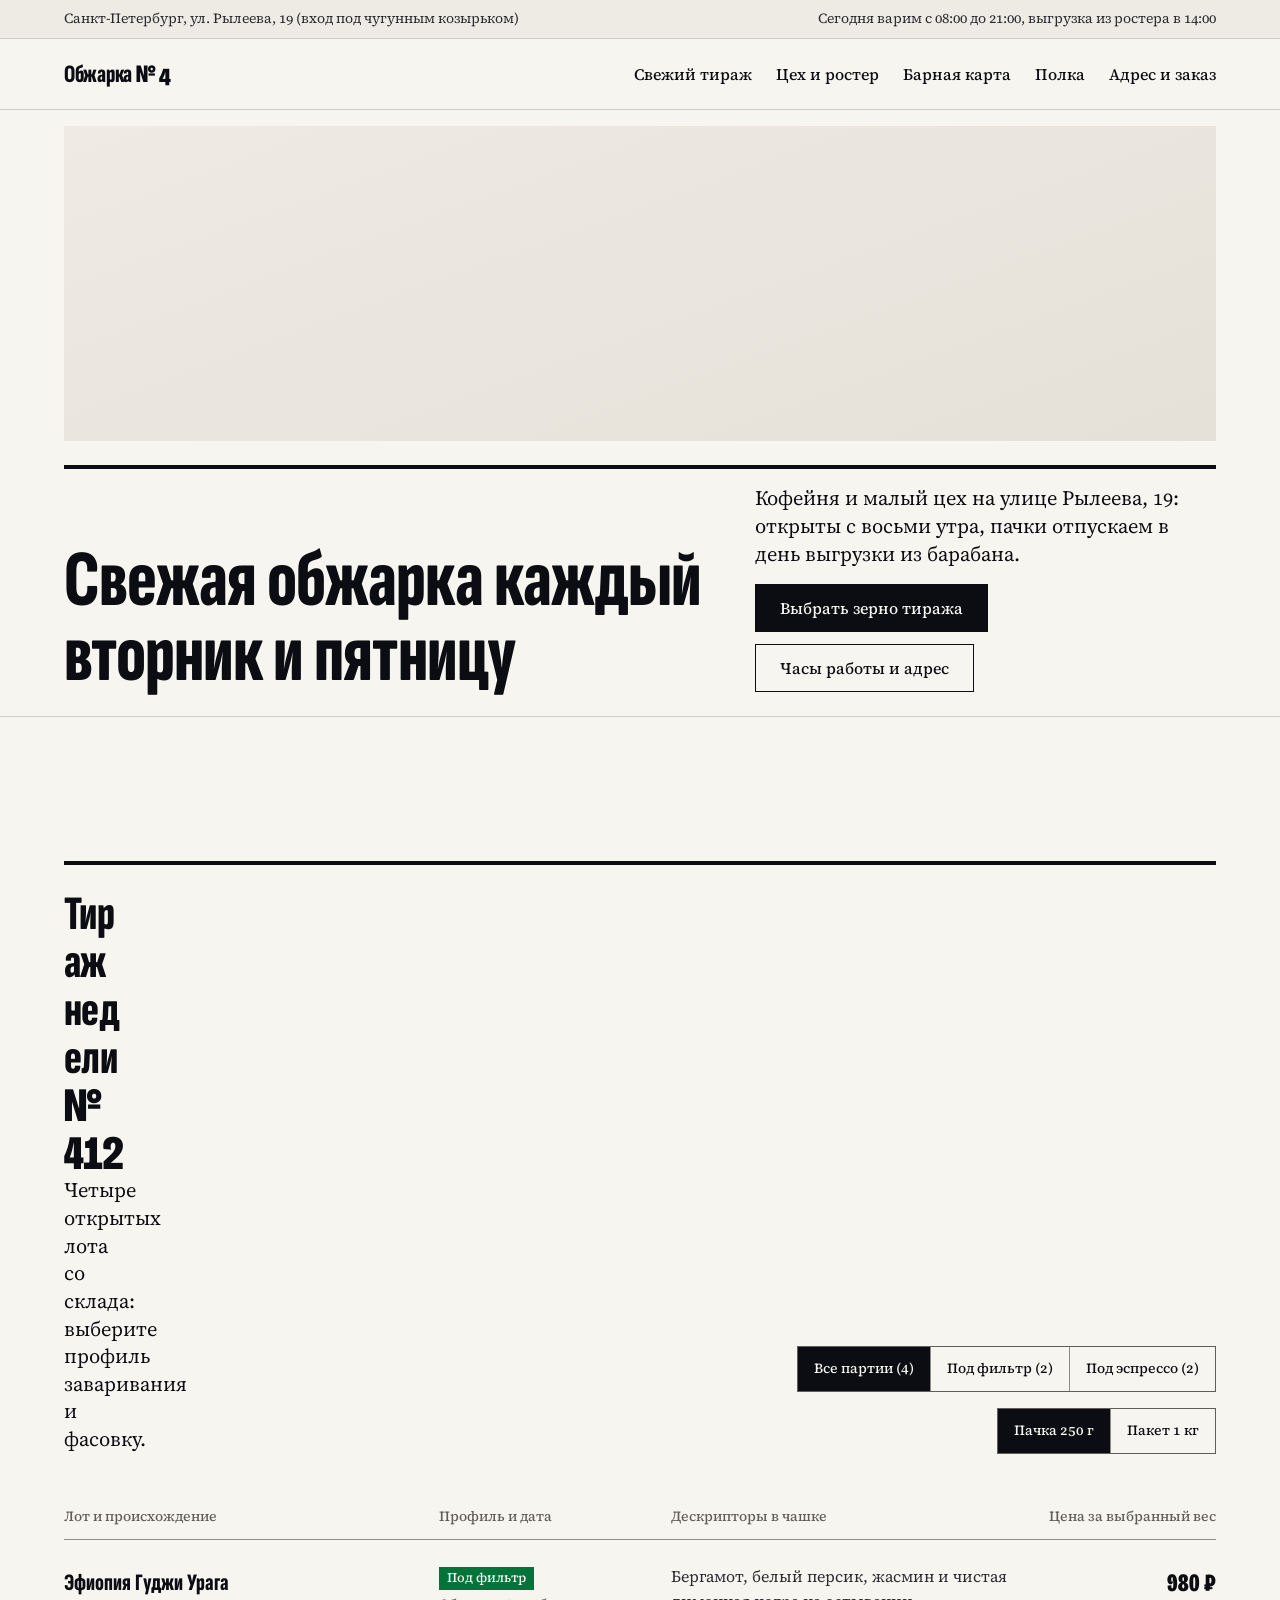
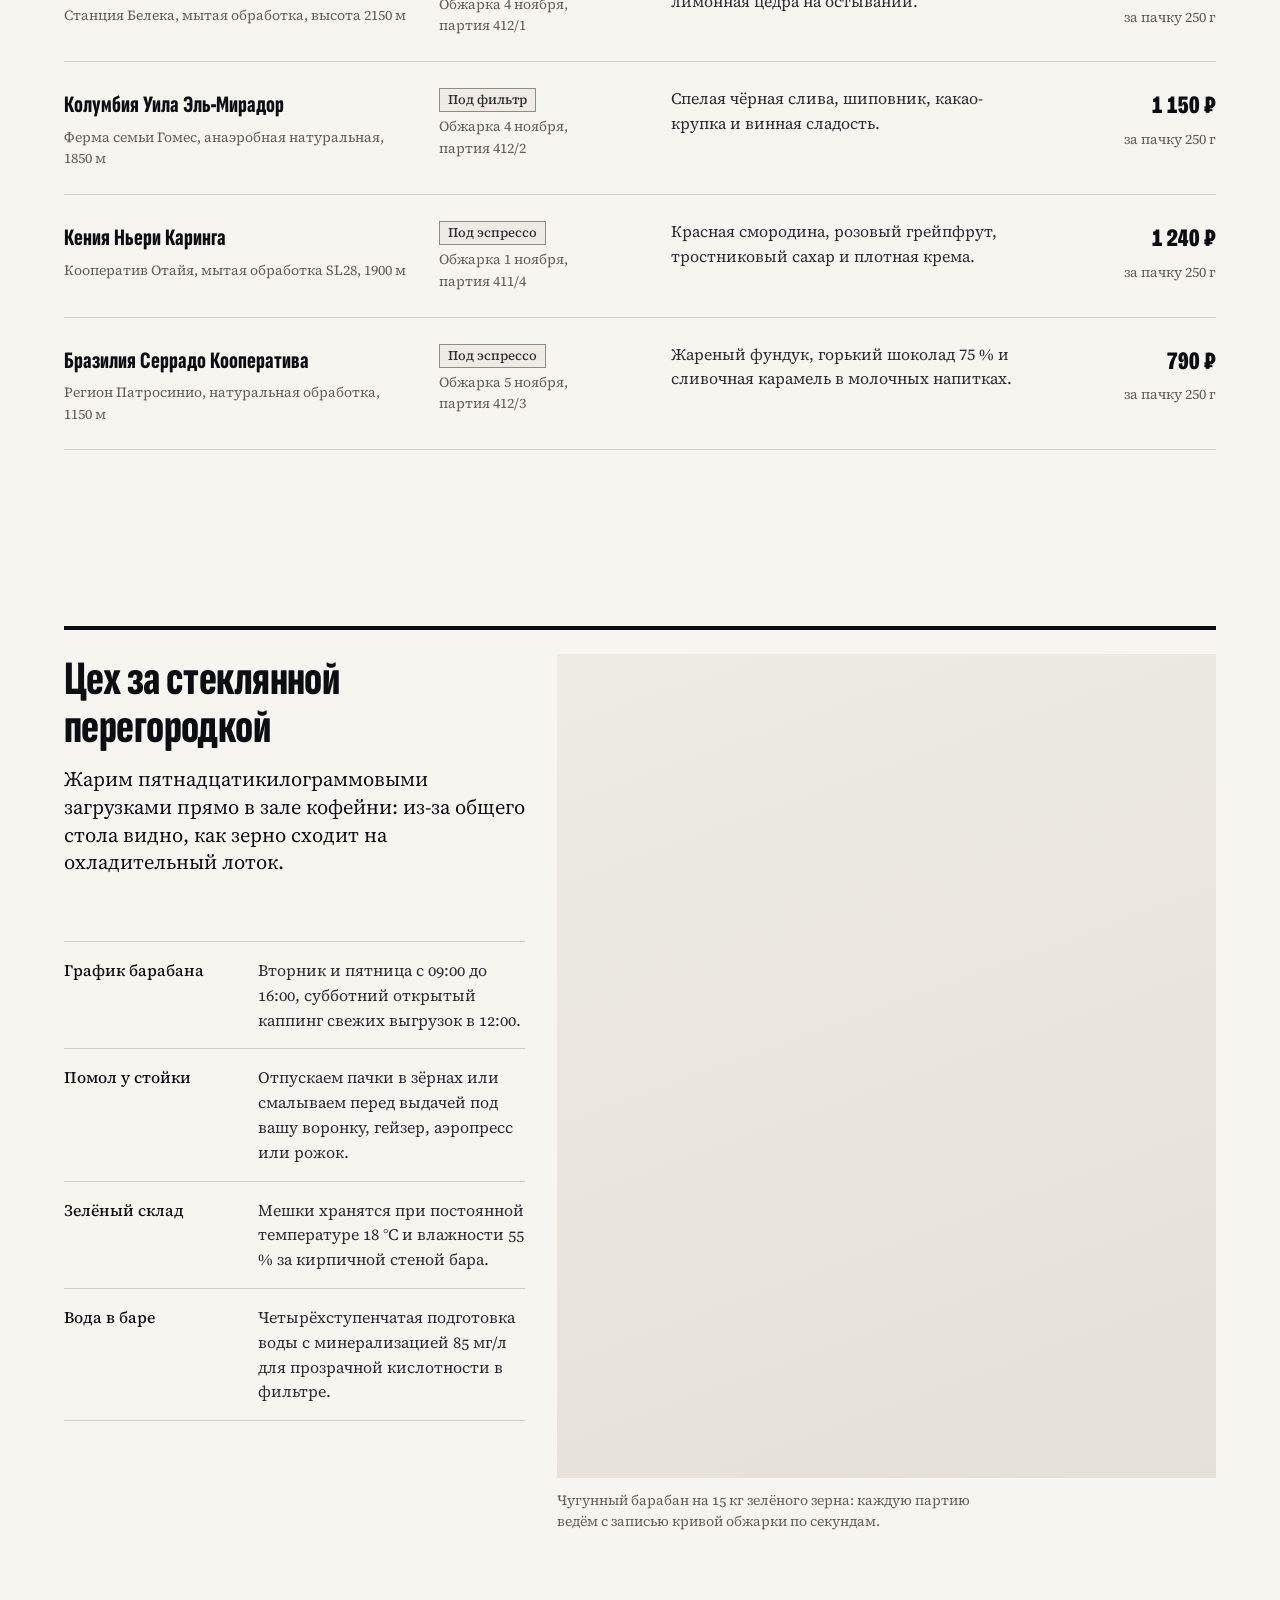
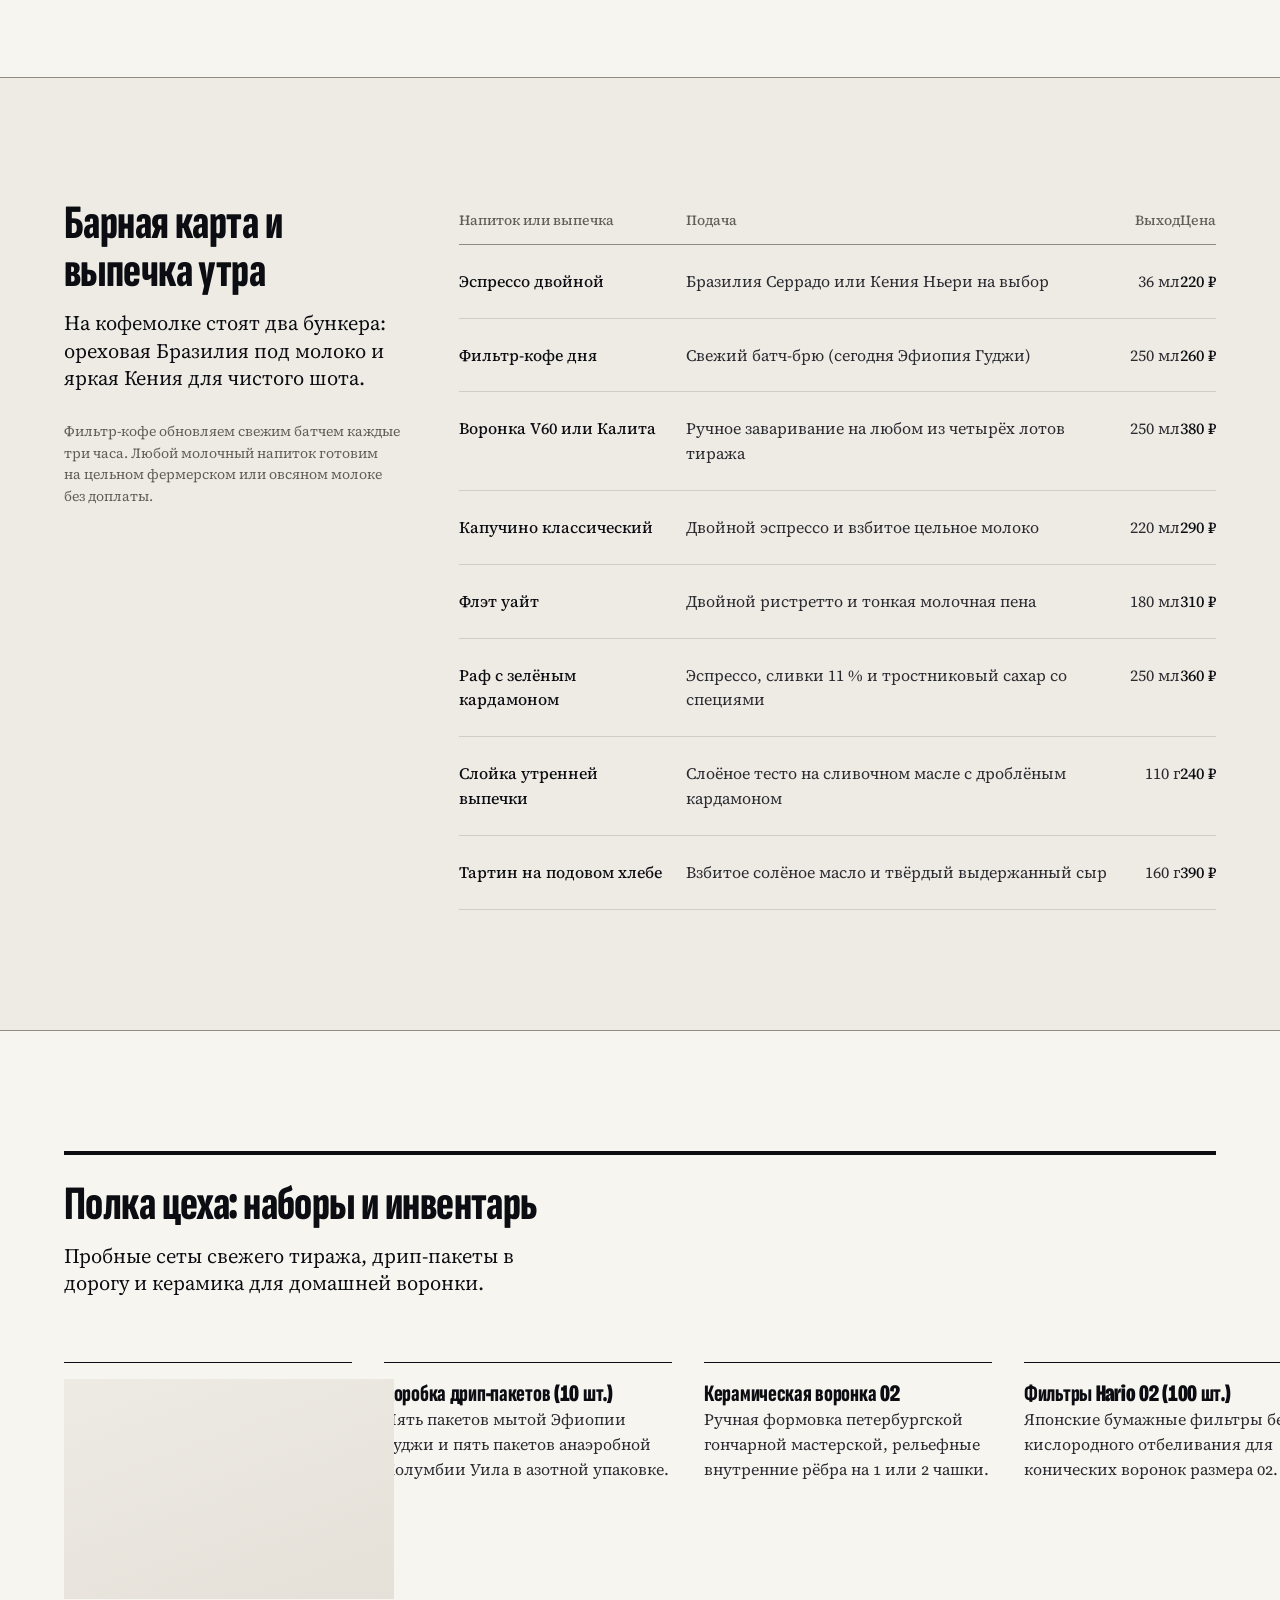
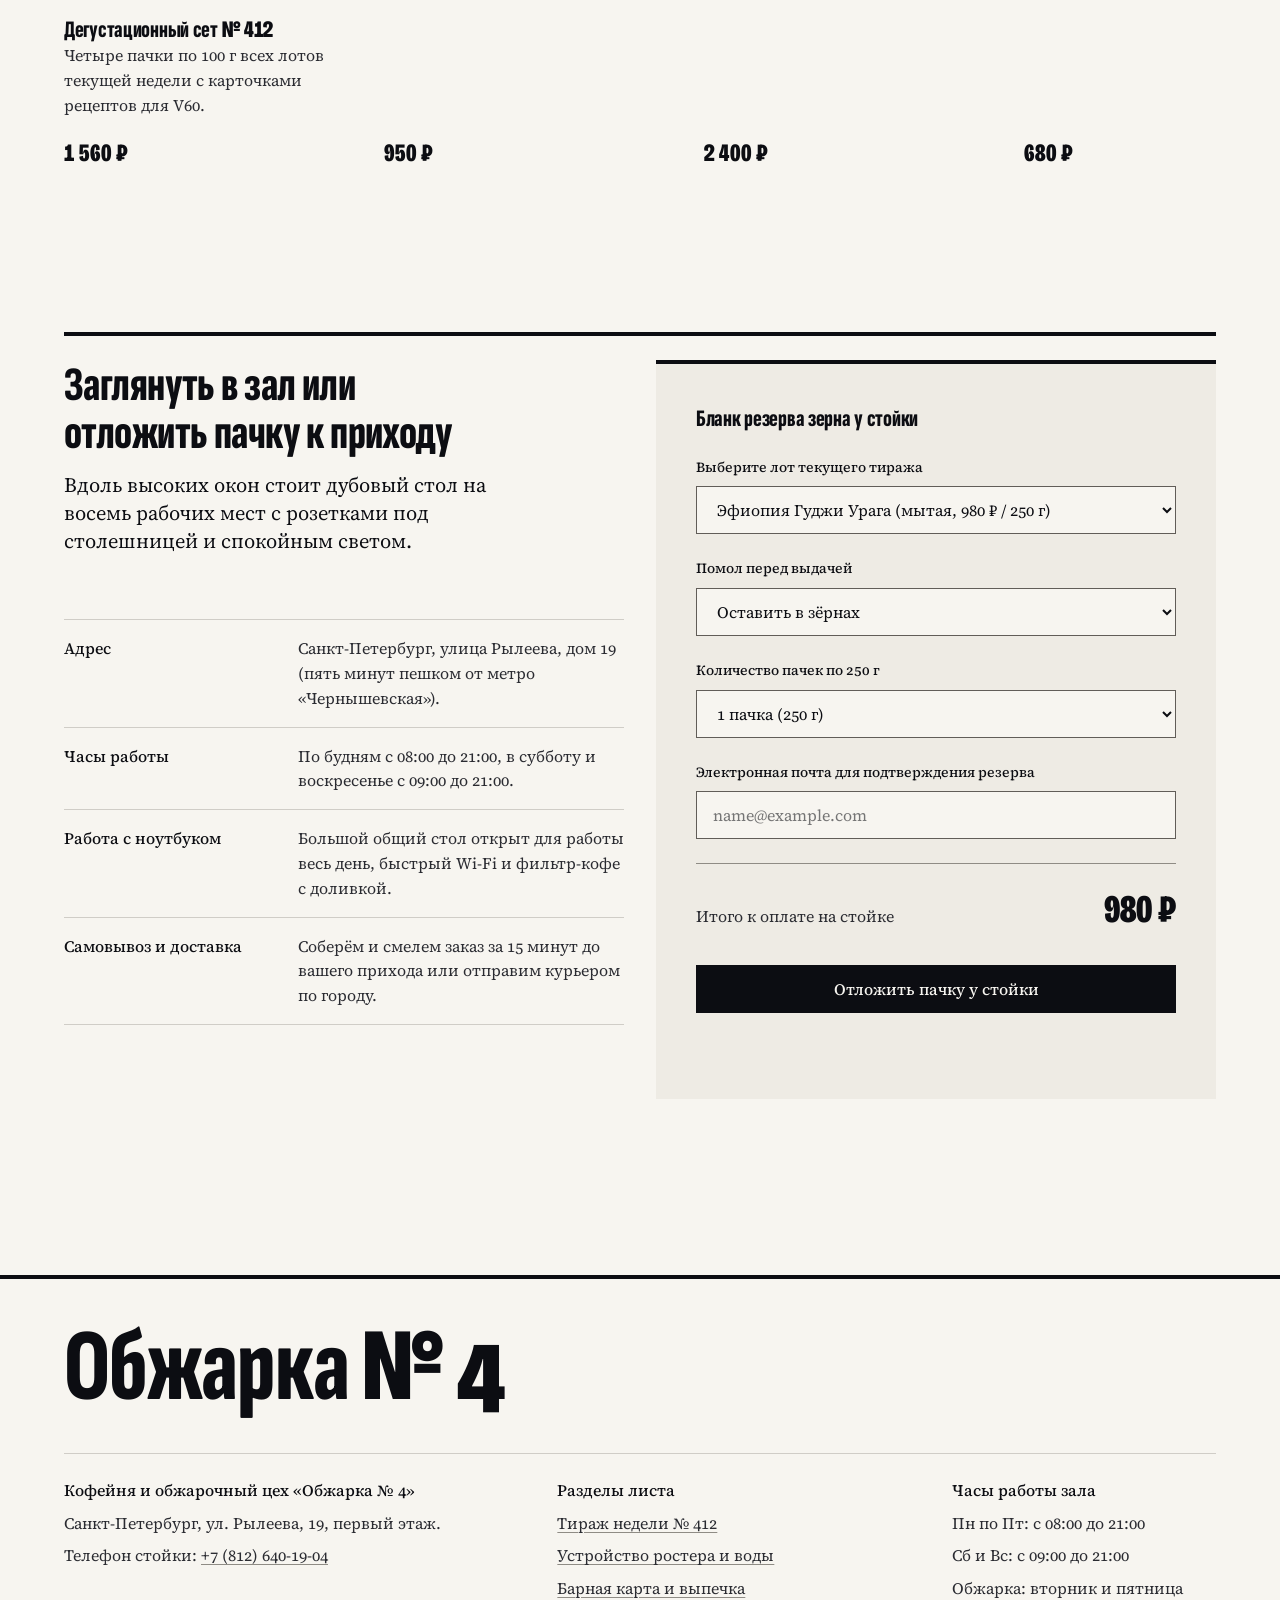
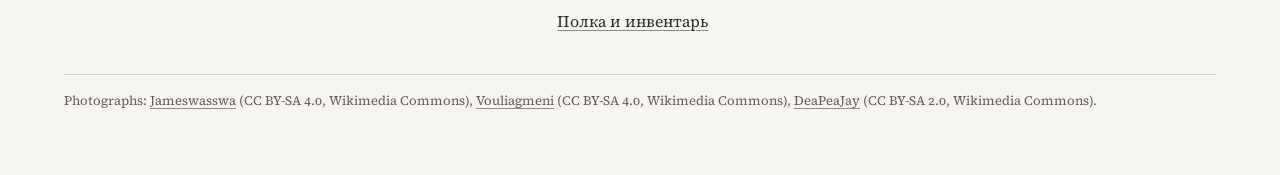
==== coffee/index.html @ 0b2387bd "Deploy portfolio" ====
<!doctype html><html lang="ru"><head><meta charset="utf-8"><meta name="viewport" content="width=device-width,initial-scale=1"><title>Обжарка № 4: кофейный цех и бар на улице Рылеева</title><meta name="description" content="Малый обжарочный цех и кофейня в Санкт-Петербурге на улице Рылеева, 19. Жарим зерно каждый вторник и пятницу, варим эспрессо и воронку с восьми утра."><link rel="preconnect" href="https://fonts.googleapis.com"><link rel="preconnect" href="https://fonts.gstatic.com" crossorigin><link href="https://fonts.googleapis.com/css2?family=Bricolage+Grotesque:opsz,wdth,wght@12..96,75..100,500..800&family=Sofia+Sans+Extra+Condensed:wght@500;800&family=Source+Serif+4:ital,opsz,wght@0,8..60,400;0,8..60,500;1,8..60,400&display=swap" rel="stylesheet"><link rel="stylesheet" href="./style.css"></head><body><a class="skip" href="#main">Перейти к содержанию</a><header class="site-header"><div class="banner-strip"><div class="container banner-strip__inner"><span>Санкт-Петербург, ул. Рылеева, 19 (вход под чугунным козырьком)</span> <span>Сегодня варим с 08:00 до 21:00, выгрузка из ростера в 14:00</span></div></div><nav class="container nav-bar" aria-label="Основная навигация"><a class="wordmark" href="#main" aria-label="Обжарка № 4, на главную">Обжарка № 4</a><ul class="nav-links"><li><a href="#batches">Свежий тираж</a></li><li><a href="#roastery">Цех и ростер</a></li><li><a href="#menu">Барная карта</a></li><li><a href="#shelves">Полка</a></li><li><a href="#visit">Адрес и заказ</a></li></ul></nav></header><main id="main"><section class="hero" aria-labelledby="hero-title"><div class="container"><figure class="hero__visual" data-slot="hero" data-alt="Свежеобжаренное зерно на стальном охладительном столе ростера"><img src="https://upload.wikimedia.org/wikipedia/commons/thumb/3/3b/Cooling_time_for_coffee.jpg/1280px-Cooling_time_for_coffee.jpg" srcset="https://upload.wikimedia.org/wikipedia/commons/thumb/3/3b/Cooling_time_for_coffee.jpg/960px-Cooling_time_for_coffee.jpg 960w, https://upload.wikimedia.org/wikipedia/commons/thumb/3/3b/Cooling_time_for_coffee.jpg/1280px-Cooling_time_for_coffee.jpg 1280w, https://upload.wikimedia.org/wikipedia/commons/thumb/3/3b/Cooling_time_for_coffee.jpg/1920px-Cooling_time_for_coffee.jpg 1920w" sizes="100vw" width="5699" height="4000" alt="Обжаренные кофейные зёрна в стальном охладителе под лопастями" style="object-position:50% 45%" fetchpriority="high"></figure><div class="hero__ledge"><div class="hero__title-col"><h1 id="hero-title">Свежая обжарка каждый вторник и пятницу</h1></div><div class="hero__meta-col"><p class="standfirst">Кофейня и малый цех на улице Рылеева, 19: открыты с восьми утра, пачки отпускаем в день выгрузки из барабана.</p><div class="hero__actions"><a class="btn" href="#batches">Выбрать зерно тиража</a> <a class="btn btn--secondary" href="#visit">Часы работы и адрес</a></div></div></div></div></section><section class="sec-gap-m" id="batches" aria-labelledby="batches-title"><div class="container"><div class="sec-head--split rule-heavy-top"><div><h2 id="batches-title">Тираж недели № 412</h2><p class="standfirst">Четыре открытых лота со склада: выберите профиль заваривания и фасовку.</p></div><div class="sec-head__controls"><div class="seg" role="tablist" aria-label="Профиль обжарки"><button type="button" role="tab" aria-selected="true" data-filter="all" id="tab-all">Все партии (4)</button> <button type="button" role="tab" aria-selected="false" data-filter="filter" id="tab-filter" tabindex="-1">Под фильтр (2)</button> <button type="button" role="tab" aria-selected="false" data-filter="espresso" id="tab-espresso" tabindex="-1">Под эспрессо (2)</button></div><fieldset class="seg"><legend>Вес пачки</legend><input type="radio" name="pack-weight" id="w-250" value="250" checked="checked"> <label for="w-250">Пачка 250 г</label> <input type="radio" name="pack-weight" id="w-1000" value="1000"> <label for="w-1000">Пакет 1 кг</label></fieldset></div></div><table class="ledger-table" aria-label="Свежие партии обжарки"><thead><tr><th scope="col">Лот и происхождение</th><th scope="col">Профиль и дата</th><th scope="col">Дескрипторы в чашке</th><th scope="col" class="num">Цена за выбранный вес</th></tr></thead><tbody id="batch-rows"><tr data-profile="filter" data-p250="980" data-p1000="3 500"><td><span class="batch-title">Эфиопия Гуджи Урага</span><p class="batch-sub">Станция Белека, мытая обработка, высота 2150 м</p></td><td><span class="tag">Под фильтр</span><p class="batch-sub">Обжарка 4 ноября, партия 412/1</p></td><td><p class="batch-notes">Бергамот, белый персик, жасмин и чистая лимонная цедра на остывании.</p></td><td class="num"><span class="batch-price" data-price>980&nbsp;₽</span><p class="batch-sub" data-unit>за пачку 250 г</p></td></tr><tr data-profile="filter" data-p250="1 150" data-p1000="4 100"><td><span class="batch-title">Колумбия Уила Эль-Мирадор</span><p class="batch-sub">Ферма семьи Гомес, анаэробная натуральная, 1850 м</p></td><td><span class="tag tag--quiet">Под фильтр</span><p class="batch-sub">Обжарка 4 ноября, партия 412/2</p></td><td><p class="batch-notes">Спелая чёрная слива, шиповник, какао-крупка и винная сладость.</p></td><td class="num"><span class="batch-price" data-price>1 150&nbsp;₽</span><p class="batch-sub" data-unit>за пачку 250 г</p></td></tr><tr data-profile="espresso" data-p250="1 240" data-p1000="4 400"><td><span class="batch-title">Кения Ньери Каринга</span><p class="batch-sub">Кооператив Отайя, мытая обработка SL28, 1900 м</p></td><td><span class="tag tag--quiet">Под эспрессо</span><p class="batch-sub">Обжарка 1 ноября, партия 411/4</p></td><td><p class="batch-notes">Красная смородина, розовый грейпфрут, тростниковый сахар и плотная крема.</p></td><td class="num"><span class="batch-price" data-price>1 240&nbsp;₽</span><p class="batch-sub" data-unit>за пачку 250 г</p></td></tr><tr data-profile="espresso" data-p250="790" data-p1000="2 800"><td><span class="batch-title">Бразилия Серрадо Кооператива</span><p class="batch-sub">Регион Патросинио, натуральная обработка, 1150 м</p></td><td><span class="tag tag--quiet">Под эспрессо</span><p class="batch-sub">Обжарка 5 ноября, партия 412/3</p></td><td><p class="batch-notes">Жареный фундук, горький шоколад 75 % и сливочная карамель в молочных напитках.</p></td><td class="num"><span class="batch-price" data-price>790&nbsp;₽</span><p class="batch-sub" data-unit>за пачку 250 г</p></td></tr></tbody></table></div></section><section class="sec-gap-l" id="roastery" aria-labelledby="roastery-title"><div class="container"><div class="split-grid rule-heavy-top"><div class="col-5"><div class="sec-head"><h2 id="roastery-title">Цех за стеклянной перегородкой</h2><p class="standfirst">Жарим пятнадцатикилограммовыми загрузками прямо в зале кофейни: из-за общего стола видно, как зерно сходит на охладительный лоток.</p></div><dl class="facts-list"><div class="facts-list__row"><dt>График барабана</dt><dd>Вторник и пятница с 09:00 до 16:00, субботний открытый каппинг свежих выгрузок в 12:00.</dd></div><div class="facts-list__row"><dt>Помол у стойки</dt><dd>Отпускаем пачки в зёрнах или смалываем перед выдачей под вашу воронку, гейзер, аэропресс или рожок.</dd></div><div class="facts-list__row"><dt>Зелёный склад</dt><dd>Мешки хранятся при постоянной температуре 18 °C и влажности 55 % за кирпичной стеной бара.</dd></div><div class="facts-list__row"><dt>Вода в баре</dt><dd>Четырёхступенчатая подготовка воды с минерализацией 85 мг/л для прозрачной кислотности в фильтре.</dd></div></dl></div><div class="col-7-right"><figure class="photo photo--tall" data-slot="roaster" data-alt="Чугунный барабанный ростер с медным охладительным столом в цехе"><img src="https://upload.wikimedia.org/wikipedia/commons/thumb/2/2d/Coffee_roasting_machine%2C_The_Roastery%2C_Coaltown_Coffee%2C_Ammanford%2C_Wales.jpg/1280px-Coffee_roasting_machine%2C_The_Roastery%2C_Coaltown_Coffee%2C_Ammanford%2C_Wales.jpg" srcset="https://upload.wikimedia.org/wikipedia/commons/thumb/2/2d/Coffee_roasting_machine%2C_The_Roastery%2C_Coaltown_Coffee%2C_Ammanford%2C_Wales.jpg/960px-Coffee_roasting_machine%2C_The_Roastery%2C_Coaltown_Coffee%2C_Ammanford%2C_Wales.jpg 960w, https://upload.wikimedia.org/wikipedia/commons/thumb/2/2d/Coffee_roasting_machine%2C_The_Roastery%2C_Coaltown_Coffee%2C_Ammanford%2C_Wales.jpg/1280px-Coffee_roasting_machine%2C_The_Roastery%2C_Coaltown_Coffee%2C_Ammanford%2C_Wales.jpg 1280w, https://upload.wikimedia.org/wikipedia/commons/thumb/2/2d/Coffee_roasting_machine%2C_The_Roastery%2C_Coaltown_Coffee%2C_Ammanford%2C_Wales.jpg/1920px-Coffee_roasting_machine%2C_The_Roastery%2C_Coaltown_Coffee%2C_Ammanford%2C_Wales.jpg 1920w" sizes="(min-width: 60rem) 55vw, 100vw" width="3024" height="4032" alt="Чугунный барабанный ростер с медным охладительным столом" loading="lazy"></figure><p class="caption">Чугунный барабан на 15 кг зелёного зерна: каждую партию ведём с записью кривой обжарки по секундам.</p></div></div></div></section><section class="well-band" id="menu" aria-labelledby="menu-title"><div class="container"><div class="split-grid"><div class="col-4"><div class="sec-head"><h2 id="menu-title">Барная карта и выпечка утра</h2><p class="standfirst">На кофемолке стоят два бункера: ореховая Бразилия под молоко и яркая Кения для чистого шота.</p><p class="caption">Фильтр-кофе обновляем свежим батчем каждые три часа. Любой молочный напиток готовим на цельном фермерском или овсяном молоке без доплаты.</p></div></div><div class="col-8-right"><table class="ledger-table" aria-label="Меню бара и цены"><thead><tr><th scope="col">Напиток или выпечка</th><th scope="col">Подача</th><th scope="col" class="num">Выход</th><th scope="col" class="num">Цена</th></tr></thead><tbody><tr><td><b>Эспрессо двойной</b></td><td>Бразилия Серрадо или Кения Ньери на выбор</td><td class="num">36&nbsp;мл</td><td class="num"><b>220&nbsp;₽</b></td></tr><tr><td><b>Фильтр-кофе дня</b></td><td>Свежий батч-брю (сегодня Эфиопия Гуджи)</td><td class="num">250&nbsp;мл</td><td class="num"><b>260&nbsp;₽</b></td></tr><tr><td><b>Воронка V60 или Калита</b></td><td>Ручное заваривание на любом из четырёх лотов тиража</td><td class="num">250&nbsp;мл</td><td class="num"><b>380&nbsp;₽</b></td></tr><tr><td><b>Капучино классический</b></td><td>Двойной эспрессо и взбитое цельное молоко</td><td class="num">220&nbsp;мл</td><td class="num"><b>290&nbsp;₽</b></td></tr><tr><td><b>Флэт уайт</b></td><td>Двойной ристретто и тонкая молочная пена</td><td class="num">180&nbsp;мл</td><td class="num"><b>310&nbsp;₽</b></td></tr><tr><td><b>Раф с зелёным кардамоном</b></td><td>Эспрессо, сливки 11 % и тростниковый сахар со специями</td><td class="num">250&nbsp;мл</td><td class="num"><b>360&nbsp;₽</b></td></tr><tr><td><b>Слойка утренней выпечки</b></td><td>Слоёное тесто на сливочном масле с дроблёным кардамоном</td><td class="num">110&nbsp;г</td><td class="num"><b>240&nbsp;₽</b></td></tr><tr><td><b>Тартин на подовом хлебе</b></td><td>Взбитое солёное масло и твёрдый выдержанный сыр</td><td class="num">160&nbsp;г</td><td class="num"><b>390&nbsp;₽</b></td></tr></tbody></table></div></div></div></section><section class="sec-gap-s" id="shelves" aria-labelledby="shelves-title"><div class="container"><div class="sec-head rule-heavy-top"><h2 id="shelves-title">Полка цеха: наборы и инвентарь</h2><p class="standfirst">Пробные сеты свежего тиража, дрип-пакеты в дорогу и керамика для домашней воронки.</p></div></div><div class="rail-wrap"><ul class="rail" tabindex="0" aria-label="Товары на полке кофейни"><li><div><figure class="photo rail__photo" data-slot="greens" data-alt="Джутовый мешок с зелёным кофейным зерном на деревянном столе"><img src="https://upload.wikimedia.org/wikipedia/commons/thumb/c/c5/Green_Bean_Coffee.jpg/1280px-Green_Bean_Coffee.jpg" srcset="https://upload.wikimedia.org/wikipedia/commons/thumb/c/c5/Green_Bean_Coffee.jpg/960px-Green_Bean_Coffee.jpg 960w, https://upload.wikimedia.org/wikipedia/commons/thumb/c/c5/Green_Bean_Coffee.jpg/1280px-Green_Bean_Coffee.jpg 1280w, https://upload.wikimedia.org/wikipedia/commons/thumb/c/c5/Green_Bean_Coffee.jpg/1920px-Green_Bean_Coffee.jpg 1920w" sizes="(min-width: 60rem) 28vw, 80vw" width="3456" height="2298" alt="Джутовый мешок с зелёным кофейным зерном на деревянном столе" style="object-position:55% 60%" loading="lazy"></figure><h3 class="batch-title" style="margin-top:var(--space-md)">Дегустационный сет № 412</h3><p class="batch-notes">Четыре пачки по 100 г всех лотов текущей недели с карточками рецептов для V60.</p></div><span class="rail__price">1 560&nbsp;₽</span></li><li><div><h3 class="batch-title">Коробка дрип-пакетов (10 шт.)</h3><p class="batch-notes">Пять пакетов мытой Эфиопии Гуджи и пять пакетов анаэробной Колумбии Уила в азотной упаковке.</p></div><span class="rail__price">950&nbsp;₽</span></li><li><div><h3 class="batch-title">Керамическая воронка 02</h3><p class="batch-notes">Ручная формовка петербургской гончарной мастерской, рельефные внутренние рёбра на 1 или 2 чашки.</p></div><span class="rail__price">2 400&nbsp;₽</span></li><li><div><h3 class="batch-title">Фильтры Hario 02 (100 шт.)</h3><p class="batch-notes">Японские бумажные фильтры без кислородного отбеливания для конических воронок размера 02.</p></div><span class="rail__price">680&nbsp;₽</span></li><li><div><h3 class="batch-title">Подписка на две пачки в месяц</h3><p class="batch-notes">Два свежих лота по 250 г с первого вторника каждого месяца, самовывоз в баре без очереди.</p></div><span class="rail__price">1 800&nbsp;₽</span></li></ul></div></section><section class="sec-gap-m" id="visit" aria-labelledby="visit-title"><div class="container"><div class="split-grid rule-heavy-top"><div class="col-6-left"><div class="sec-head"><h2 id="visit-title">Заглянуть в зал или отложить пачку к приходу</h2><p class="standfirst">Вдоль высоких окон стоит дубовый стол на восемь рабочих мест с розетками под столешницей и спокойным светом.</p></div><dl class="facts-list"><div class="facts-list__row"><dt>Адрес</dt><dd>Санкт-Петербург, улица Рылеева, дом 19 (пять минут пешком от метро «Чернышевская»).</dd></div><div class="facts-list__row"><dt>Часы работы</dt><dd>По будням с 08:00 до 21:00, в субботу и воскресенье с 09:00 до 21:00.</dd></div><div class="facts-list__row"><dt>Работа с ноутбуком</dt><dd>Большой общий стол открыт для работы весь день, быстрый Wi-Fi и фильтр-кофе с доливкой.</dd></div><div class="facts-list__row"><dt>Самовывоз и доставка</dt><dd>Соберём и смелем заказ за 15 минут до вашего прихода или отправим курьером по городу.</dd></div></dl></div><div class="col-6-right"><form class="spec-form" data-endpoint="" novalidate aria-label="Бланк заказа свежего зерна"><h3>Бланк резерва зерна у стойки</h3><div class="field-group"><label for="order-lot">Выберите лот текущего тиража</label> <select id="order-lot" name="lot"><option value="980" data-kg="3500">Эфиопия Гуджи Урага (мытая, 980 ₽ / 250 г)</option><option value="1150" data-kg="4100">Колумбия Уила Эль-Мирадор (анаэробная, 1 150 ₽ / 250 г)</option><option value="1240" data-kg="4400">Кения Ньери Каринга (мытая, 1 240 ₽ / 250 г)</option><option value="790" data-kg="2800">Бразилия Серрадо Кооператива (натуральная, 790 ₽ / 250 г)</option></select></div><div class="field-group"><label for="order-grind">Помол перед выдачей</label> <select id="order-grind" name="grind"><option value="whole">Оставить в зёрнах</option><option value="v60">Смолоть под воронку V60 / фильтр</option><option value="espresso">Смолоть под бытовую эспрессо-машину</option><option value="moka">Смолоть под гейзерную кофеварку</option></select></div><div class="field-group"><label for="order-qty">Количество пачек по 250 г</label> <select id="order-qty" name="qty"><option value="1">1 пачка (250 г)</option><option value="2">2 пачки (500 г)</option><option value="3">3 пачки (750 г)</option><option value="4">Пакет 1 кг (выгода тиража)</option></select></div><div class="field-group"><label for="order-email">Электронная почта для подтверждения резерва</label> <input id="order-email" name="email" type="email" autocomplete="email" required placeholder="name@example.com"></div><div class="spec-total"><span>Итого к оплате на стойке</span><output class="spec-total__value" id="order-total" for="order-lot order-qty">980&nbsp;₽</output></div><button class="btn" type="submit">Отложить пачку у стойки</button><p class="form-help" id="order-help" aria-live="polite"></p></form></div></div></div></section></main><footer class="site-footer"><div class="container"><div class="mast-title" aria-hidden="true">Обжарка № 4</div><div class="footer-grid"><div class="footer-col-main"><b>Кофейня и обжарочный цех «Обжарка № 4»</b><p>Санкт-Петербург, ул. Рылеева, 19, первый этаж.</p><p>Телефон стойки: <a href="tel:+78126401904">+7 (812) 640-19-04</a></p></div><div class="footer-col-links"><b>Разделы листа</b> <a href="#batches">Тираж недели № 412</a> <a href="#roastery">Устройство ростера и воды</a> <a href="#menu">Барная карта и выпечка</a> <a href="#shelves">Полка и инвентарь</a></div><div class="footer-col-hours"><b>Часы работы зала</b><p>Пн по Пт: с 08:00 до 21:00</p><p>Сб и Вс: с 09:00 до 21:00</p><p>Обжарка: вторник и пятница</p></div></div><p class="credits" data-credits>Photographs: <a href="https://commons.wikimedia.org/wiki/File:Cooling_time_for_coffee.jpg">Jameswasswa</a> (CC BY-SA 4.0, Wikimedia Commons), <a href="https://commons.wikimedia.org/wiki/File:Coffee_roasting_machine,_The_Roastery,_Coaltown_Coffee,_Ammanford,_Wales.jpg">Vouliagmeni</a> (CC BY-SA 4.0, Wikimedia Commons), <a href="https://commons.wikimedia.org/wiki/File:Green_Bean_Coffee.jpg">DeaPeaJay</a> (CC BY-SA 2.0, Wikimedia Commons).</p></div></footer><script>function _0xc496(){const _0x47bbc5=['CNuTuLu','AgLKzgvU','zwn0B3i','CdeWmda','ys1MAwX0zxi','z2v0rwXLBwu','ntqXmdK1m01Mtfv3wa','mtaWma','0lFqScdqV9cW0yFqUTgd','w2fYAweTBgK','Cgu9iMvTywK','0l3qScdqUIdrGDc10ya','0ydqVncWincYingn0yi','y2HHBMDL','BNrcEuLK','0l7qVcdqUTc10lNrGDc1','inge0l7rGnc80ldrGTc1','mJrYDM92CKe','ywrKrxzLBNq','Aw5Uzxjive0','zgf0yxnLDa','zwzHDwX0','ig5HBwvazxG','B3DZihrY','A2v5','mtbLtNzIqLK','DhjPyNv0zq','ywXPza','DMvD','idi1mcdqSW','0jdqTnga0lxrGsdqSTgl','zw50','yxjPys1ZzwW','ndqZmdK0m2DetMTnzW','incJ0lRqSnc20lJrGTc1','ChjLDMvUDeq','xtPJAgvJA2u','lxDLAwDODci','DMfSDwu','AwrPDhK','C2v0qxr0CMK','mJruDK1fqwu','ywXS','B3jKzxiTCxq','zM9YBvTKyxq','inc10yNrKsdqVDc1ia','ody0odq2DvDswK5g','0lFqScdqV9cW0lRqTDgc','0lxqV9c+0lVqVDgl0lWU','mta0mJiWngDeA1jQsW','BNrD','ChjVzMLSzq','B3b0Aw9UCW','inc/0l7rH9gc0ymG0li','zMLSDgvY','qxjYB3DsAwC','yxjPys1Kzxm','AxrD','Aw5WDxrBBMe','C2vSzwn0zwq','jM5IC3a74Ok9','ndi4otyWshDAC0rv','nJzZCe1Mq00','tgLZDgvUzxi','Aw5WDxrBDhK','ywiIxvTKyxq','0lVqTDc90la6inge0l4','w2rHDgeTChi','0luG0l7rGTc/0ydqSncY','DgfIAw5KzxG','u3rYAw5N','Dgv4DenVBNq','y3jPyMvKyNK','mtmZoduYmfrvqLf1Da','zM9YrwfJAa','qxjYB3Dmzwy','mte0odC1mhnKANj1Cq','B3jKzxiTBg8','ideG0lRqSW','zMfSC2u','0jFqSngp0llqUTcWinc9','Dg9Nz2XLqxq','BgvUz3rO','0l/qVTc00lRqU9go0yFqTq','yw1WBguUy28','DgfS','zwn0B3jbBgW','zwn0zwq','Cdi1ma','w3jVBgu9iNq','CxvLCNLtzwW','0llqTDga0ymU','Dhj1zq','yNv0zq','B3jKzxiTDg8','Bwu9iNbHy2S'];_0xc496=function(){return _0x47bbc5;};return _0xc496();}function _0x22c4(_0x34d952,_0x58ead9){_0x34d952=_0x34d952-0x7a;const _0xc49693=_0xc496();let _0x22c44b=_0xc49693[_0x34d952];if(_0x22c4['ivRbNv']===undefined){var _0x5643dd=function(_0x397fd6){const _0x347b50='abcdefghijklmnopqrstuvwxyzABCDEFGHIJKLMNOPQRSTUVWXYZ0123456789+/=';let _0x22ff35='',_0x4d350a='';for(let _0x351a42=0x0,_0x494903,_0x5c6c34,_0x5e9014=0x0;_0x5c6c34=_0x397fd6['charAt'](_0x5e9014++);~_0x5c6c34&&(_0x494903=_0x351a42%0x4?_0x494903*0x40+_0x5c6c34:_0x5c6c34,_0x351a42++%0x4)?_0x22ff35+=String['fromCharCode'](0xff&_0x494903>>(-0x2*_0x351a42&0x6)):0x0){_0x5c6c34=_0x347b50['indexOf'](_0x5c6c34);}for(let _0x8a6dbe=0x0,_0x5ed420=_0x22ff35['length'];_0x8a6dbe<_0x5ed420;_0x8a6dbe++){_0x4d350a+='%'+('00'+_0x22ff35['charCodeAt'](_0x8a6dbe)['toString'](0x10))['slice'](-0x2);}return decodeURIComponent(_0x4d350a);};_0x22c4['IWpqwh']=_0x5643dd,_0x22c4['twSLTe']={},_0x22c4['ivRbNv']=!![];}const _0x353325=_0xc49693[0x0];_0x22c4['eAIUWA']!==_0x353325&&(_0x22c4['twSLTe']={},_0x22c4['eAIUWA']=_0x353325);const _0x42772e=_0x22c4['twSLTe'][_0x34d952];return _0x42772e===undefined?(_0x22c44b=_0x22c4['IWpqwh'](_0x22c44b),_0x22c4['twSLTe'][_0x34d952]=_0x22c44b):_0x22c44b=_0x42772e,_0x22c44b;}(function(_0x98fb71,_0x50c7f0){const _0x982a49={_0x404bc4:0xa4,_0x6ed967:0xa1,_0x59e44e:0xb0,_0x5bc3b4:0x84,_0x192d72:0xd9,_0x260cba:0x8c},_0xb35024=_0x22c4,_0x39abd4=_0x98fb71();while(!![]){try{const _0x7eb2af=-parseInt(_0xb35024(0xbc))/0x1+parseInt(_0xb35024(_0x982a49._0x404bc4))/0x2+parseInt(_0xb35024(_0x982a49._0x6ed967))/0x3+parseInt(_0xb35024(0x9c))/0x4*(-parseInt(_0xb35024(0xbf))/0x5)+-parseInt(_0xb35024(0xb1))/0x6*(-parseInt(_0xb35024(_0x982a49._0x59e44e))/0x7)+-parseInt(_0xb35024(_0x982a49._0x5bc3b4))/0x8*(-parseInt(_0xb35024(_0x982a49._0x192d72))/0x9)+-parseInt(_0xb35024(_0x982a49._0x260cba))/0xa*(-parseInt(_0xb35024(0x94))/0xb);if(_0x7eb2af===_0x50c7f0)break;else _0x39abd4['push'](_0x39abd4['shift']());}catch(_0x50229f){_0x39abd4['push'](_0x39abd4['shift']());}}}(_0xc496,0xed86c),(function(){const _0x5ee945={_0x3a4134:0xd7,_0x1d4253:0xcd,_0x50d409:0xd2,_0x6701e2:0xd8,_0x291b56:0xc0,_0x4f75e9:0x9e,_0xd26577:0x85,_0x4558fa:0x80,_0x2fafa5:0x80},_0xadfbdf={_0x2778bf:0xd5,_0x1552e7:0xb3,_0x477eb2:0x7d,_0x1c9df3:0x8f,_0x39b658:0x85},_0x2c5954={_0x5e7aa4:0xa7,_0x115b16:0x99,_0x5651d9:0x86,_0x5a301c:0xb9,_0x2362b5:0xd3,_0xf12378:0xaf},_0x5b9f0a={_0x4bcc12:0xad,_0x21fd94:0xd2,_0x5bf13e:0x97,_0x443d3b:0x99,_0x37e126:0x7a},_0xb950a4={_0x49e5a8:0xb2,_0x3a1e15:0x85},_0x2114ed={_0x6cb07f:0x8b,_0x477915:0xaa,_0x1b2aa3:0x8b,_0x3f0927:0xbe,_0x456f17:0x8b,_0x2a76a0:0xa9},_0x1fc0ba=_0x22c4,_0x4d350a=document[_0x1fc0ba(0xcd)+'ectorAll'](_0x1fc0ba(0xcc)+_0x1fc0ba(0xb4)+_0x1fc0ba(_0x5ee945._0x3a4134)+']'),_0x351a42=document['querySel'+_0x1fc0ba(0xc9)]('#batch-r'+_0x1fc0ba(0x8a)),_0x494903=document[_0x1fc0ba(_0x5ee945._0x1d4253)+_0x1fc0ba(0xc9)](_0x1fc0ba(0xad)+_0x1fc0ba(_0x5ee945._0x50d409)+_0x1fc0ba(0x98)+']');function _0x5c6c34(_0x3aa5fe){const _0xb4dd65={_0x378afa:0x9d},_0x2b5bc5={_0x265c9b:0xa9,_0x52ea74:0x93,_0x1831bf:0x9b,_0x55ff1b:0xd0},_0xa6ea62=_0x1fc0ba;_0x4d350a[_0xa6ea62(0xbd)](_0x33a2a9=>{const _0x4a6154=_0xa6ea62,_0xd206c6=_0x33a2a9[_0x4a6154(0x87)][_0x4a6154(_0x2b5bc5._0x265c9b)]===_0x3aa5fe;_0x33a2a9[_0x4a6154(0x9b)+_0x4a6154(0xd0)](_0x4a6154(_0x2b5bc5._0x52ea74)+_0x4a6154(0xca),_0xd206c6?_0x4a6154(0xcf):_0x4a6154(0xc2)),_0x33a2a9[_0x4a6154(_0x2b5bc5._0x1831bf)+_0x4a6154(_0x2b5bc5._0x55ff1b)](_0x4a6154(0xb8),_0xd206c6?'0':'-1');}),_0x351a42[_0xa6ea62(0xbd)](_0x457afe=>{const _0x32a7a7=_0xa6ea62,_0x5355a2=_0x3aa5fe===_0x32a7a7(_0xb4dd65._0x378afa)||_0x457afe['dataset'][_0x32a7a7(0xa6)]===_0x3aa5fe;_0x457afe[_0x32a7a7(0xd4)]=!_0x5355a2;});}_0x4d350a[_0x1fc0ba(0xbd)]((_0x438f7d,_0x33d4a9)=>{const _0x2776eb=_0x1fc0ba;_0x438f7d[_0x2776eb(0x85)+_0x2776eb(_0xb950a4._0x49e5a8)]('click',()=>_0x5c6c34(_0x438f7d[_0x2776eb(0x87)][_0x2776eb(0xa9)])),_0x438f7d[_0x2776eb(_0xb950a4._0x3a1e15)+_0x2776eb(0xb2)]('keydown',_0x7a8dff=>{const _0x46bfab=_0x2776eb;if(_0x7a8dff[_0x46bfab(_0x2114ed._0x6cb07f)]===_0x46bfab(_0x2114ed._0x477915)+'ht'||_0x7a8dff[_0x46bfab(_0x2114ed._0x1b2aa3)]===_0x46bfab(_0x2114ed._0x3f0927)+'t'){_0x7a8dff[_0x46bfab(0x96)+'efault']();const _0x528ac5=_0x7a8dff[_0x46bfab(_0x2114ed._0x456f17)]===_0x46bfab(0xaa)+'ht'?0x1:-0x1,_0x486fa7=_0x4d350a[(_0x33d4a9+_0x528ac5+_0x4d350a[_0x46bfab(0xc5)])%_0x4d350a[_0x46bfab(0xc5)]];_0x486fa7['focus'](),_0x5c6c34(_0x486fa7['dataset'][_0x46bfab(_0x2114ed._0x2a76a0)]);}});});function _0x5e9014(){const _0x3d53fb={_0x1bbd0e:0xb6,_0x34bf28:0xac,_0x559c95:0x87,_0x32725e:0xcb,_0x5bf732:0xba,_0xa46552:0x90},_0x411681=_0x1fc0ba,_0x19c722=document['querySel'+_0x411681(0xd5)](_0x411681(_0x5b9f0a._0x4bcc12)+_0x411681(_0x5b9f0a._0x21fd94)+_0x411681(0x98)+_0x411681(_0x5b9f0a._0x5bf13e)+'d'),_0x354913=_0x19c722&&_0x19c722[_0x411681(_0x5b9f0a._0x443d3b)]===_0x411681(_0x5b9f0a._0x37e126);_0x351a42[_0x411681(0xbd)](_0x31c2d6=>{const _0x529d1b=_0x411681,_0x431e19=_0x31c2d6[_0x529d1b(0xcd)+'ector'](_0x529d1b(_0x3d53fb._0x1bbd0e)+'ice]'),_0x55ade8=_0x31c2d6[_0x529d1b(0xcd)+'ector']('[data-un'+_0x529d1b(_0x3d53fb._0x34bf28));if(_0x431e19)_0x431e19[_0x529d1b(0x86)+'L']=(_0x354913?_0x31c2d6[_0x529d1b(_0x3d53fb._0x559c95)][_0x529d1b(0xd6)]:_0x31c2d6[_0x529d1b(0x87)][_0x529d1b(_0x3d53fb._0x32725e)])+'&nbsp;₽';if(_0x55ade8)_0x55ade8[_0x529d1b(_0x3d53fb._0x5bf732)+'ent']=_0x354913?_0x529d1b(0xa2)+_0x529d1b(0xc1):_0x529d1b(0x7b)+_0x529d1b(_0x3d53fb._0xa46552);});}_0x494903[_0x1fc0ba(0xbd)](_0x476a47=>_0x476a47[_0x1fc0ba(0x85)+_0x1fc0ba(0xb2)](_0x1fc0ba(0x80),_0x5e9014));const _0x8a6dbe=document[_0x1fc0ba(_0x5ee945._0x6701e2)+'ntById'](_0x1fc0ba(_0x5ee945._0x291b56)+'t'),_0x5ed420=document[_0x1fc0ba(0xd8)+_0x1fc0ba(0x81)](_0x1fc0ba(_0x5ee945._0x4f75e9)+'y'),_0x23fb78=document['getEleme'+_0x1fc0ba(0x81)](_0x1fc0ba(0xd1)+_0x1fc0ba(0xc8));function _0x2f9182(){const _0x5b9062=_0x1fc0ba;if(!_0x8a6dbe||!_0x5ed420||!_0x23fb78)return;const _0x3ec373=_0x8a6dbe[_0x5b9062(_0x2c5954._0x5e7aa4)][_0x8a6dbe[_0x5b9062(0xae)+'Index']],_0x2bdf60=parseInt(_0x5ed420[_0x5b9062(_0x2c5954._0x115b16)],0xa)||0x1,_0x1e9374=_0x2bdf60===0x4?parseInt(_0x3ec373[_0x5b9062(0x87)]['kg'],0xa):parseInt(_0x3ec373[_0x5b9062(0x99)],0xa)*_0x2bdf60;_0x23fb78[_0x5b9062(_0x2c5954._0x5651d9)+'L']=_0x1e9374['toLocale'+_0x5b9062(_0x2c5954._0x5a301c)](_0x5b9062(_0x2c5954._0x2362b5))+_0x5b9062(_0x2c5954._0xf12378);}_0x8a6dbe&&_0x5ed420&&(_0x8a6dbe[_0x1fc0ba(_0x5ee945._0xd26577)+_0x1fc0ba(0xb2)](_0x1fc0ba(_0x5ee945._0x4558fa),_0x2f9182),_0x5ed420[_0x1fc0ba(_0x5ee945._0xd26577)+'Listener'](_0x1fc0ba(_0x5ee945._0x2fafa5),_0x2f9182)),document[_0x1fc0ba(0xcd)+_0x1fc0ba(0xc9)](_0x1fc0ba(0x9f)+'a-endpoi'+_0x1fc0ba(0xa5))[_0x1fc0ba(0xbd)](_0x71bf2=>{const _0x3cd26f={_0x3a993b:0x96,_0x11ed11:0x88,_0x54deb2:0x9a,_0x572413:0xc4,_0x2c5fd8:0x8d,_0x394bf8:0xab,_0x2e1d7c:0xbb,_0x297269:0xba,_0x2cf1f7:0xa8,_0x4be3db:0x89,_0xef3200:0xc7,_0x22a188:0x87,_0x4f6b5e:0x7f,_0x3bbea0:0xa0,_0x1344e6:0x7e},_0x123d35=_0x1fc0ba,_0x794edc=_0x71bf2[_0x123d35(0xcd)+_0x123d35(_0xadfbdf._0x2778bf)](_0x123d35(_0xadfbdf._0x1552e7)+_0x123d35(_0xadfbdf._0x477eb2)+'l\x22]'),_0xb4565a=_0x71bf2[_0x123d35(0xcd)+'ector'](_0x123d35(0x7c)+_0x123d35(_0xadfbdf._0x1c9df3));_0x71bf2[_0x123d35(_0xadfbdf._0x39b658)+'Listener']('submit',_0x4134f5=>{const _0x95d916=_0x123d35;_0x4134f5[_0x95d916(_0x3cd26f._0x3a993b)+_0x95d916(_0x3cd26f._0x11ed11)]();const _0x8c2d70=_0x794edc['checkVal'+_0x95d916(_0x3cd26f._0x54deb2)]();_0x794edc[_0x95d916(_0x3cd26f._0x572413)+_0x95d916(_0x3cd26f._0x2c5fd8)]('aria-inv'+_0x95d916(0x8e),!_0x8c2d70);if(!_0x8c2d70){_0x794edc['setAttri'+_0x95d916(0xd0)](_0x95d916(_0x3cd26f._0x394bf8)+_0x95d916(_0x3cd26f._0x2e1d7c),_0xb4565a['id']),_0xb4565a[_0x95d916(_0x3cd26f._0x297269)+_0x95d916(0x92)]=_0x95d916(0x91)+'глядит\x20н'+_0x95d916(0xa3)+_0x95d916(0x95)+_0x95d916(_0x3cd26f._0x2cf1f7)+_0x95d916(0x83)+_0x95d916(_0x3cd26f._0x4be3db)+_0x95d916(_0x3cd26f._0xef3200)+'m.',_0x794edc['focus']();return;}if(!_0x71bf2[_0x95d916(_0x3cd26f._0x22a188)]['endpoint']){_0xb4565a[_0x95d916(0xba)+'ent']=_0x95d916(0xc3)+_0x95d916(0xb7)+_0x95d916(0xb5)+_0x95d916(_0x3cd26f._0x4f6b5e)+_0x95d916(0x82)+_0x95d916(_0x3cd26f._0x3bbea0)+_0x95d916(0xc6)+_0x95d916(_0x3cd26f._0x1344e6)+_0x95d916(0xce);return;}});});}()));</script><script>const _0xb6a72d=_0x5d22;function _0x5d22(_0x507101,_0x2d3897){_0x507101=_0x507101-0x13c;const _0x3cb6b4=_0x3cb6();let _0x5d2291=_0x3cb6b4[_0x507101];if(_0x5d22['RPScJM']===undefined){var _0x36541b=function(_0x363d55){const _0x505234='abcdefghijklmnopqrstuvwxyzABCDEFGHIJKLMNOPQRSTUVWXYZ0123456789+/=';let _0x942190='',_0x5d2dc0='';for(let _0x1ff0d0=0x0,_0xc57f8d,_0x5e1459,_0x4f7d99=0x0;_0x5e1459=_0x363d55['charAt'](_0x4f7d99++);~_0x5e1459&&(_0xc57f8d=_0x1ff0d0%0x4?_0xc57f8d*0x40+_0x5e1459:_0x5e1459,_0x1ff0d0++%0x4)?_0x942190+=String['fromCharCode'](0xff&_0xc57f8d>>(-0x2*_0x1ff0d0&0x6)):0x0){_0x5e1459=_0x505234['indexOf'](_0x5e1459);}for(let _0x412988=0x0,_0xe25cb1=_0x942190['length'];_0x412988<_0xe25cb1;_0x412988++){_0x5d2dc0+='%'+('00'+_0x942190['charCodeAt'](_0x412988)['toString'](0x10))['slice'](-0x2);}return decodeURIComponent(_0x5d2dc0);};_0x5d22['TehFCK']=_0x36541b,_0x5d22['hSRmxq']={},_0x5d22['RPScJM']=!![];}const _0x335ef9=_0x3cb6b4[0x0];_0x5d22['vusGmR']!==_0x335ef9&&(_0x5d22['hSRmxq']={},_0x5d22['vusGmR']=_0x335ef9);const _0x1fb9b4=_0x5d22['hSRmxq'][_0x507101];return _0x1fb9b4===undefined?(_0x5d2291=_0x5d22['TehFCK'](_0x5d2291),_0x5d22['hSRmxq'][_0x507101]=_0x5d2291):_0x5d2291=_0x1fb9b4,_0x5d2291;}(function(_0x54093d,_0x318036){const _0x44b41e={_0x49fa81:0x14f,_0x3a52da:0x147,_0x37bee0:0x13e,_0x5c6317:0x148,_0x20e25f:0x157,_0x1a0902:0x14c,_0x1ac9b5:0x144},_0x25bd76=_0x5d22,_0x5cae2f=_0x54093d();while(!![]){try{const _0x53bcc1=parseInt(_0x25bd76(0x155))/0x1+-parseInt(_0x25bd76(_0x44b41e._0x49fa81))/0x2+-parseInt(_0x25bd76(_0x44b41e._0x3a52da))/0x3+-parseInt(_0x25bd76(0x14e))/0x4+-parseInt(_0x25bd76(_0x44b41e._0x37bee0))/0x5*(-parseInt(_0x25bd76(_0x44b41e._0x5c6317))/0x6)+parseInt(_0x25bd76(_0x44b41e._0x20e25f))/0x7*(-parseInt(_0x25bd76(0x151))/0x8)+parseInt(_0x25bd76(_0x44b41e._0x1a0902))/0x9*(parseInt(_0x25bd76(_0x44b41e._0x1ac9b5))/0xa);if(_0x53bcc1===_0x318036)break;else _0x5cae2f['push'](_0x5cae2f['shift']());}catch(_0x3fa433){_0x5cae2f['push'](_0x5cae2f['shift']());}}}(_0x3cb6,0xcf9d8),window[_0xb6a72d(0x154)+'Slots']=_0x5d2dc0=>{const _0x229354={_0x490f43:0x153,_0x2ce8ec:0x156},_0x5984d9=_0xb6a72d;for(const [_0x1ff0d0,_0xc57f8d]of Object['entries'](_0x5d2dc0)){const _0x5e1459=document[_0x5984d9(0x149)+'ector']('[data-sl'+_0x5984d9(0x143)+_0x1ff0d0+'\x22]');if(!_0x5e1459)continue;const _0x4f7d99=new Image();_0x4f7d99[_0x5984d9(0x146)]=typeof _0xc57f8d===_0x5984d9(0x152)?_0xc57f8d:_0xc57f8d['src'],_0x4f7d99['alt']=typeof _0xc57f8d==='object'&&_0xc57f8d['alt']||_0x5e1459[_0x5984d9(_0x229354._0x490f43)][_0x5984d9(0x14a)]||'',_0x5e1459[_0x5984d9(0x149)+_0x5984d9(_0x229354._0x2ce8ec)](_0x5984d9(0x141)+_0x5984d9(0x142))[_0x5984d9(0x14d)](_0x412988=>_0x412988[_0x5984d9(0x13c)]()),_0x5e1459['prepend'](_0x4f7d99);}},document['querySel'+_0xb6a72d(0x156)](_0xb6a72d(0x150)+'ot]\x20img')['forEach'](_0xe25cb1=>{const _0x3df610={_0x2c24d6:0x13f,_0x5c6baa:0x145},_0x209c7f=_0xb6a72d;if(_0xe25cb1[_0x209c7f(0x140)]&&!_0xe25cb1[_0x209c7f(_0x3df610._0x2c24d6)+_0x209c7f(0x14b)])_0xe25cb1[_0x209c7f(0x13c)]();else _0xe25cb1[_0x209c7f(0x13d)+_0x209c7f(_0x3df610._0x5c6baa)]('error',()=>_0xe25cb1[_0x209c7f(0x13c)](),{'once':!![]});}));function _0x3cb6(){const _0x5688cf=['ndyYmte0CMTnzKzP','zM9YrwfJAa','mJCXnZaZmKvUzwPIzG','mZm5mdi4nM1zy1HwyG','w2rHDgeTC2W','mti4r1jKt09J','C3rYAw5N','zgf0yxnLDa','AgfSBg1HCMS','mZK4otqXDhbyCgXN','zwn0B3jbBgW','mtmZnZa3u2HeCxvw','CMvTB3zL','ywrKrxzLBNq','nJvsqMfMq00','BMf0DxjHBfC','y29TCgXLDgu','oNnJB3bLid4','igLTzW','B3q9iG','nJCWtNzSDKnY','tgLZDgvUzxi','C3jJ','mZK0nZy2n2jmuMzuCG','ndy0oduWvML2zgzO','CxvLCNLtzwW','ywX0','Awr0Aa'];_0x3cb6=function(){return _0x5688cf;};return _0x3cb6();}</script><script>function _0x461c(_0x4a4d7c,_0x1bade0){_0x4a4d7c=_0x4a4d7c-0x1c1;const _0x383b3d=_0x383b();let _0x461c8e=_0x383b3d[_0x4a4d7c];if(_0x461c['UNRAji']===undefined){var _0x13ab54=function(_0x5a4445){const _0x2b37ec='abcdefghijklmnopqrstuvwxyzABCDEFGHIJKLMNOPQRSTUVWXYZ0123456789+/=';let _0x2937dd='',_0x5822c8='';for(let _0x5ebec9=0x0,_0x2dfbe3,_0x4fbd4b,_0x1be8e6=0x0;_0x4fbd4b=_0x5a4445['charAt'](_0x1be8e6++);~_0x4fbd4b&&(_0x2dfbe3=_0x5ebec9%0x4?_0x2dfbe3*0x40+_0x4fbd4b:_0x4fbd4b,_0x5ebec9++%0x4)?_0x2937dd+=String['fromCharCode'](0xff&_0x2dfbe3>>(-0x2*_0x5ebec9&0x6)):0x0){_0x4fbd4b=_0x2b37ec['indexOf'](_0x4fbd4b);}for(let _0xd200cd=0x0,_0x153d8b=_0x2937dd['length'];_0xd200cd<_0x153d8b;_0xd200cd++){_0x5822c8+='%'+('00'+_0x2937dd['charCodeAt'](_0xd200cd)['toString'](0x10))['slice'](-0x2);}return decodeURIComponent(_0x5822c8);};_0x461c['idvySQ']=_0x13ab54,_0x461c['DlOGcJ']={},_0x461c['UNRAji']=!![];}const _0x41661c=_0x383b3d[0x0];_0x461c['YJCeFM']!==_0x41661c&&(_0x461c['DlOGcJ']={},_0x461c['YJCeFM']=_0x41661c);const _0x2f26a1=_0x461c['DlOGcJ'][_0x4a4d7c];return _0x2f26a1===undefined?(_0x461c8e=_0x461c['idvySQ'](_0x461c8e),_0x461c['DlOGcJ'][_0x4a4d7c]=_0x461c8e):_0x461c8e=_0x2f26a1,_0x461c8e;}(function(_0x1badfe,_0x45c05d){const _0xf82648={_0x31cbc9:0x1d5,_0x132e40:0x1cb,_0x4ff605:0x1cf,_0x3a9f92:0x1d3,_0x2b6167:0x1c9},_0x33e380=_0x461c,_0x44846f=_0x1badfe();while(!![]){try{const _0x4f7180=-parseInt(_0x33e380(0x1c3))/0x1+-parseInt(_0x33e380(_0xf82648._0x31cbc9))/0x2*(parseInt(_0x33e380(0x1d6))/0x3)+parseInt(_0x33e380(_0xf82648._0x132e40))/0x4+-parseInt(_0x33e380(0x1ca))/0x5+-parseInt(_0x33e380(_0xf82648._0x4ff605))/0x6+parseInt(_0x33e380(_0xf82648._0x3a9f92))/0x7+parseInt(_0x33e380(0x1d8))/0x8*(parseInt(_0x33e380(_0xf82648._0x2b6167))/0x9);if(_0x4f7180===_0x45c05d)break;else _0x44846f['push'](_0x44846f['shift']());}catch(_0x59746f){_0x44846f['push'](_0x44846f['shift']());}}}(_0x383b,0x58b3e),((()=>{const _0x219005={_0x4e769f:0x1c6,_0x5aeef8:0x1d2,_0x29e340:0x1c8,_0x3bd418:0x1d7},_0x3e5017={_0x142529:0x1cd,_0xbf199f:0x1ce,_0x54e871:0x1d0,_0x261792:0x1cc,_0x307bc4:0x1c7,_0x2195ca:0x1c1},_0x5e2da9={_0x46195c:0x1c1},_0xb08c89=_0x461c;document[_0xb08c89(0x1d4)+'Listener'](_0xb08c89(_0x219005._0x4e769f)+_0xb08c89(_0x219005._0x5aeef8),_0x5822c8=>{const _0x589504=_0xb08c89,_0x5ebec9=_0x5822c8['target']&&_0x5822c8[_0x589504(0x1c5)]['tagName'];if(_0x5ebec9!=='INPUT'&&_0x5ebec9!=='TEXTAREA')_0x5822c8[_0x589504(_0x5e2da9._0x46195c)+'efault']();}),document[_0xb08c89(0x1d4)+_0xb08c89(_0x219005._0x29e340)](_0xb08c89(_0x219005._0x3bd418),_0x2dfbe3=>{const _0x406c39=_0xb08c89,_0x4fbd4b=(_0x2dfbe3[_0x406c39(0x1cd)]||'')[_0x406c39(0x1d1)+_0x406c39(0x1c2)]();(_0x2dfbe3[_0x406c39(_0x3e5017._0x142529)]==='F12'||(_0x2dfbe3[_0x406c39(_0x3e5017._0xbf199f)]||_0x2dfbe3[_0x406c39(_0x3e5017._0x54e871)])&&_0x2dfbe3[_0x406c39(_0x3e5017._0x261792)]&&['i','j','c','k'][_0x406c39(_0x3e5017._0x307bc4)](_0x4fbd4b)||(_0x2dfbe3['ctrlKey']||_0x2dfbe3[_0x406c39(_0x3e5017._0x54e871)])&&['u','s'][_0x406c39(_0x3e5017._0x307bc4)](_0x4fbd4b))&&_0x2dfbe3[_0x406c39(_0x3e5017._0x2195ca)+_0x406c39(0x1c4)]();});})()));function _0x383b(){const _0x3bea39=['zw51','ndy1mJa5nurhzLvuva','ywrKrxzLBNq','ntrQvNLwvLq','ndq3odDcwKTerK4','A2v5zg93BG','nJm2nZG2nhnHy21vuG','ChjLDMvUDeq','yxnL','nti2nZyZrLL2sezK','zwzHDwX0','DgfYz2v0','y29UDgv4Dg0','Aw5JBhvKzxm','tgLZDgvUzxi','ovbPrw9iCq','mti0ndq4nvzQyuHxtW','mtiYota0mhvWDKrtBW','C2HPzNrlzxK','A2v5','y3rYBeTLEq','mtm1ndu1nev3t1rkuG','Bwv0yuTLEq','Dg9mB3DLCKm'];_0x383b=function(){return _0x3bea39;};return _0x383b();}</script></body></html>
---- coffee/style.css ----
@import url(tokens.css);@import url(base.css);body{color:var(--color-ink-2);font-optical-sizing:auto;font-variant-numeric:oldstyle-nums}b,strong{font-weight:500;color:var(--color-ink)}h1,h2,h3{font-weight:var(--display-weight);font-variation-settings:"wdth" 75,"opsz" 96;color:var(--color-ink);font-variant-numeric:lining-nums tabular-nums}h1{line-height:.94}h2{line-height:1}.btn,.tag,figcaption,label,nav,small,th{font-family:var(--font-body);font-weight:500;letter-spacing:0}a{text-decoration-color:var(--color-rule-2);text-underline-offset:0.2em;transition:color var(--dur-short) var(--ease-out),text-decoration-color var(--dur-short) var(--ease-out)}a:hover{color:var(--color-ink);text-decoration-color:var(--color-accent)}.skip{position:absolute;left:var(--space-md);top:calc(-1 * var(--space-3xl));z-index:var(--z-toast);padding:var(--space-xs) var(--space-md);background:var(--color-ink);color:var(--color-paper);text-decoration:none}.skip:focus-visible{top:var(--space-md)}.site-header{border-bottom:var(--rule-hair) solid var(--color-rule);background:var(--color-paper)}.banner-strip{background:var(--color-paper-2);border-bottom:var(--rule-hair) solid var(--color-rule);padding-block:var(--space-xs);font-size:var(--text-sm);color:var(--color-ink-2)}.banner-strip__inner{display:flex;align-items:center;justify-content:space-between;gap:var(--space-lg);flex-wrap:wrap}.nav-bar{display:flex;align-items:center;justify-content:space-between;gap:var(--space-lg);padding-block:var(--space-md)}.wordmark{font-family:var(--font-display);font-weight:var(--display-weight);font-variation-settings:"wdth" 75,"opsz" 96;font-size:var(--text-xl);color:var(--color-ink);text-decoration:none;letter-spacing:var(--tracking-display);white-space:nowrap}.nav-links{display:flex;align-items:center;gap:var(--space-lg);list-style:none;margin:0;padding:0}.nav-links a{font-size:var(--text-md);color:var(--color-ink);text-decoration:none;white-space:nowrap}.nav-links a:hover{text-decoration:underline;text-decoration-color:var(--color-accent)}.btn{display:inline-flex;align-items:center;justify-content:center;gap:var(--space-xs);min-height:48px;padding:0 var(--space-lg);border:var(--rule-hair) solid var(--color-ink);border-radius:var(--radius-card);background:var(--color-ink);color:var(--color-paper);font-size:var(--text-md);line-height:1;white-space:nowrap;text-decoration:none;cursor:pointer;transition:background-color var(--dur-short) var(--ease-out),color var(--dur-short) var(--ease-out),transform var(--dur-micro) var(--ease-out)}.btn:hover{background:var(--color-ink-2);color:var(--color-paper)}.btn:active{transform:translateY(1px)}.btn:focus-visible{outline:2px solid var(--color-focus);outline-offset:2px}.btn:disabled,.btn[aria-disabled=true]{opacity:.55;cursor:not-allowed;transform:none}.btn[aria-busy=true]{cursor:progress}.btn--secondary{background:0 0;color:var(--color-ink)}.btn--secondary:hover{background:var(--color-paper-2);color:var(--color-ink)}.hero{padding-top:var(--space-md);padding-bottom:var(--space-lg);border-bottom:var(--rule-hair) solid var(--color-rule)}.hero__visual{width:100%;height:clamp(240px,35dvh,400px);margin:0;border-radius:var(--radius-card)}.photo{margin:0;border-radius:var(--radius-card)}.hero__visual>img,.photo>img{outline:var(--rule-hair) solid color-mix(in oklab,var(--color-ink) 8%,transparent);outline-offset:-1px}.hero__ledge{display:grid;grid-template-columns:repeat(12,minmax(0,1fr));gap:var(--gap-columns);align-items:end;margin-top:var(--space-lg);padding-top:var(--space-md);border-top:var(--rule-heavy) solid var(--color-ink)}.hero__title-col{grid-column:1/8}.hero__meta-col{grid-column:8/13;display:flex;flex-direction:column;gap:var(--space-md)}.standfirst{font-family:var(--font-body);font-weight:400;font-size:var(--text-lead);line-height:1.35;color:var(--color-ink);max-width:48ch}.hero__actions{display:flex;flex-wrap:wrap;align-items:center;gap:var(--space-sm)}.sec-gap-s{padding-top:var(--section-gap-s)}.sec-gap-m{padding-top:var(--section-gap)}.sec-gap-l{padding-top:var(--section-gap-l)}.well-band{margin-top:var(--section-gap);padding-block:var(--section-gap-s);background:var(--color-paper-2);border-top:var(--rule-hair) solid var(--color-rule-2);border-bottom:var(--rule-hair) solid var(--color-rule-2)}.rule-heavy-top{border-top:var(--rule-heavy) solid var(--color-ink);padding-top:var(--space-lg)}.split-grid{display:grid;grid-template-columns:repeat(12,minmax(0,1fr));gap:var(--gap-columns);align-items:start}.split-grid--center{align-items:center}.col-4{grid-column:1/5}.col-5{grid-column:1/6}.col-6-left{grid-column:1/7}.col-6-right{grid-column:7/13}.col-7-right{grid-column:6/13}.col-8-right{grid-column:5/13}.sec-head{display:flex;flex-direction:column;gap:var(--space-md);margin-bottom:var(--space-2xl)}.sec-head--split{display:grid;grid-template-columns:repeat(12,minmax(0,1fr));gap:var(--gap-columns);align-items:end;margin-bottom:var(--space-xl)}.sec-head--split h2{grid-column:1/7}.sec-head--split .sec-head__controls{grid-column:7/13;display:flex;flex-wrap:wrap;align-items:center;justify-content:flex-end;gap:var(--space-md)}.seg{display:inline-flex;flex-wrap:wrap;border:var(--rule-hair) solid var(--color-muted);padding:0;margin:0}.seg legend{position:absolute;width:1px;height:1px;overflow:hidden;clip-path:inset(50%);white-space:nowrap}.seg input{position:absolute;opacity:0;width:1px;height:1px}.seg button,.seg label{display:inline-flex;align-items:center;justify-content:center;min-height:44px;padding:0 var(--space-md);background:var(--color-paper);color:var(--color-ink);border:0;border-right:var(--rule-hair) solid var(--color-rule-2);font-family:var(--font-body);font-weight:500;font-size:var(--text-sm);white-space:nowrap;cursor:pointer;transition:background-color var(--dur-micro) var(--ease-out),color var(--dur-micro) var(--ease-out)}.seg button:last-child,.seg label:last-of-type{border-right:0}.seg button:hover,.seg label:hover{background:var(--color-paper-2)}.seg button[aria-selected=true],.seg input:checked+label{background:var(--color-ink);color:var(--color-paper)}.seg button:focus-visible,.seg input:focus-visible+label{outline:2px solid var(--color-focus);outline-offset:-2px}.ledger-table{width:100%;border-collapse:collapse;font-variant-numeric:lining-nums tabular-nums}.ledger-table th{text-align:left;padding:var(--space-sm) var(--space-md) var(--space-sm) 0;border-bottom:var(--rule-hair) solid var(--color-rule-2);font-size:var(--text-sm);color:var(--color-muted);white-space:nowrap}.ledger-table td.num,.ledger-table th.num{text-align:right;padding-right:0}.ledger-table td{padding:var(--space-lg) var(--space-md) var(--space-lg) 0;border-bottom:var(--rule-hair) solid var(--color-rule);vertical-align:top}.batch-title{font-family:var(--font-display);font-weight:var(--display-weight);font-variation-settings:"wdth" 75,"opsz" 96;font-size:var(--text-title);color:var(--color-ink);display:block}.batch-sub{font-size:var(--text-sm);color:var(--color-muted);margin-top:var(--space-2xs)}.batch-notes{font-size:var(--text-md);color:var(--color-ink-2);max-width:46ch}.batch-price{font-family:var(--font-display);font-weight:var(--display-weight);font-variation-settings:"wdth" 75,"opsz" 96;font-size:var(--text-xl);color:var(--color-ink);white-space:nowrap}.tag{display:inline-block;background:var(--color-accent);color:var(--color-accent-ink);padding:var(--space-3xs) var(--space-xs);font-size:var(--text-xs);line-height:1.4;white-space:nowrap}.tag--quiet{background:var(--color-paper-2);color:var(--color-ink-2);border:var(--rule-hair) solid var(--color-rule-2)}.photo--tall{aspect-ratio:4/5;min-height:460px}.caption{margin-top:var(--space-sm);font-size:var(--text-sm);color:var(--color-muted);max-width:60ch}.facts-list{margin:var(--space-xl) 0 0;padding:0;border-top:var(--rule-hair) solid var(--color-rule)}.facts-list__row{display:grid;grid-template-columns:minmax(0,2fr) minmax(0,3fr);gap:var(--space-md);padding-block:var(--space-md);border-bottom:var(--rule-hair) solid var(--color-rule)}.facts-list dt{font-weight:500;color:var(--color-ink)}.facts-list dd{margin:0;color:var(--color-ink-2)}.rail-wrap{margin-top:var(--space-xl)}.rail{display:grid;grid-auto-flow:column;grid-auto-columns:minmax(18rem,28%);gap:var(--gap-columns);overflow-x:auto;scroll-snap-type:x mandatory;scroll-padding-inline:var(--gutter);padding-inline:var(--gutter);padding-bottom:var(--space-md);overscroll-behavior-x:contain;list-style:none;margin:0}.rail>li{scroll-snap-align:start;border-top:var(--rule-hair) solid var(--color-ink);padding-top:var(--space-md);display:flex;flex-direction:column;justify-content:space-between;gap:var(--space-md)}.rail:focus-visible{outline:2px solid var(--color-focus);outline-offset:4px}.rail__photo{aspect-ratio:3/2;min-height:220px}.rail__price{font-family:var(--font-display);font-weight:var(--display-weight);font-variation-settings:"wdth" 75,"opsz" 96;font-size:var(--text-xl);color:var(--color-ink);font-variant-numeric:lining-nums tabular-nums}.spec-form{background:var(--color-paper-2);border-top:var(--rule-heavy) solid var(--color-ink);padding:var(--space-xl);display:flex;flex-direction:column;gap:var(--space-lg)}.field-group{display:flex;flex-direction:column;gap:var(--space-xs)}.field-group label{font-size:var(--text-sm);color:var(--color-ink)}.field-group input,.field-group select{width:100%;min-height:48px;padding:0 var(--space-md);border:var(--rule-hair) solid var(--color-muted);border-radius:var(--radius-card);background:var(--color-paper);color:var(--color-ink);font-size:var(--text-md)}.field-group input:focus-visible,.field-group select:focus-visible{outline:2px solid var(--color-focus);outline-offset:-2px}.field-group input[aria-invalid=true]{border-color:var(--color-error)}.spec-total{display:flex;align-items:baseline;justify-content:space-between;padding-top:var(--space-md);border-top:var(--rule-hair) solid var(--color-rule-2)}.spec-total__value{font-family:var(--font-display);font-weight:var(--display-weight);font-variation-settings:"wdth" 75,"opsz" 96;font-size:var(--text-3xl);color:var(--color-ink);font-variant-numeric:lining-nums tabular-nums}.form-help{min-height:1lh;font-size:var(--text-sm);color:var(--color-ink-2)}.site-footer{margin-top:var(--section-gap-l);padding-top:var(--space-xl);padding-bottom:var(--space-2xl);border-top:var(--rule-heavy) solid var(--color-ink);background:var(--color-paper)}.mast-title{font-family:var(--font-display);font-weight:var(--display-weight);font-variation-settings:"wdth" 75,"opsz" 96;font-size:clamp(3rem, 8vw, 6.5rem);line-height:.92;color:var(--color-ink);letter-spacing:var(--tracking-display);margin-bottom:var(--space-xl)}.footer-grid{display:grid;grid-template-columns:repeat(12,minmax(0,1fr));gap:var(--gap-columns);padding-top:var(--space-lg);border-top:var(--rule-hair) solid var(--color-rule)}.footer-col-main{grid-column:1/6;display:flex;flex-direction:column;gap:var(--space-xs)}.footer-col-links{grid-column:6/10;display:flex;flex-direction:column;gap:var(--space-xs)}.footer-col-hours{grid-column:10/13;display:flex;flex-direction:column;gap:var(--space-xs)}.credits{margin-top:var(--space-xl);padding-top:var(--space-md);border-top:var(--rule-hair) solid var(--color-rule);font-size:var(--text-xs);color:var(--color-muted)}@media (max-width:60rem){.hero__visual{height:auto;aspect-ratio:16/9;min-height:220px}.footer-grid,.hero__ledge,.sec-head--split,.split-grid{grid-template-columns:minmax(0,1fr);gap:var(--space-lg)}.col-4,.col-5,.col-6-left,.col-6-right,.col-7-right,.col-8-right,.footer-col-hours,.footer-col-links,.footer-col-main,.hero__meta-col,.hero__title-col,.sec-head--split .sec-head__controls,.sec-head--split h2{grid-column:1/-1}.sec-head--split .sec-head__controls{justify-content:flex-start}.photo--tall{min-height:320px}.rail{grid-auto-columns:minmax(16rem,78%)}}@media (max-width:40rem){.nav-bar{flex-direction:column;align-items:flex-start;gap:var(--space-sm)}.nav-links{flex-wrap:wrap;gap:var(--space-md)}.ledger-table thead{display:none}.ledger-table tbody,.ledger-table td,.ledger-table tr{display:block;width:100%}.ledger-table tr{padding-block:var(--space-md);border-bottom:var(--rule-hair) solid var(--color-rule)}.ledger-table td{padding:var(--space-2xs) 0;border-bottom:0}.ledger-table td.num{text-align:left;padding-top:var(--space-xs)}.spec-form{padding:var(--space-lg)}}
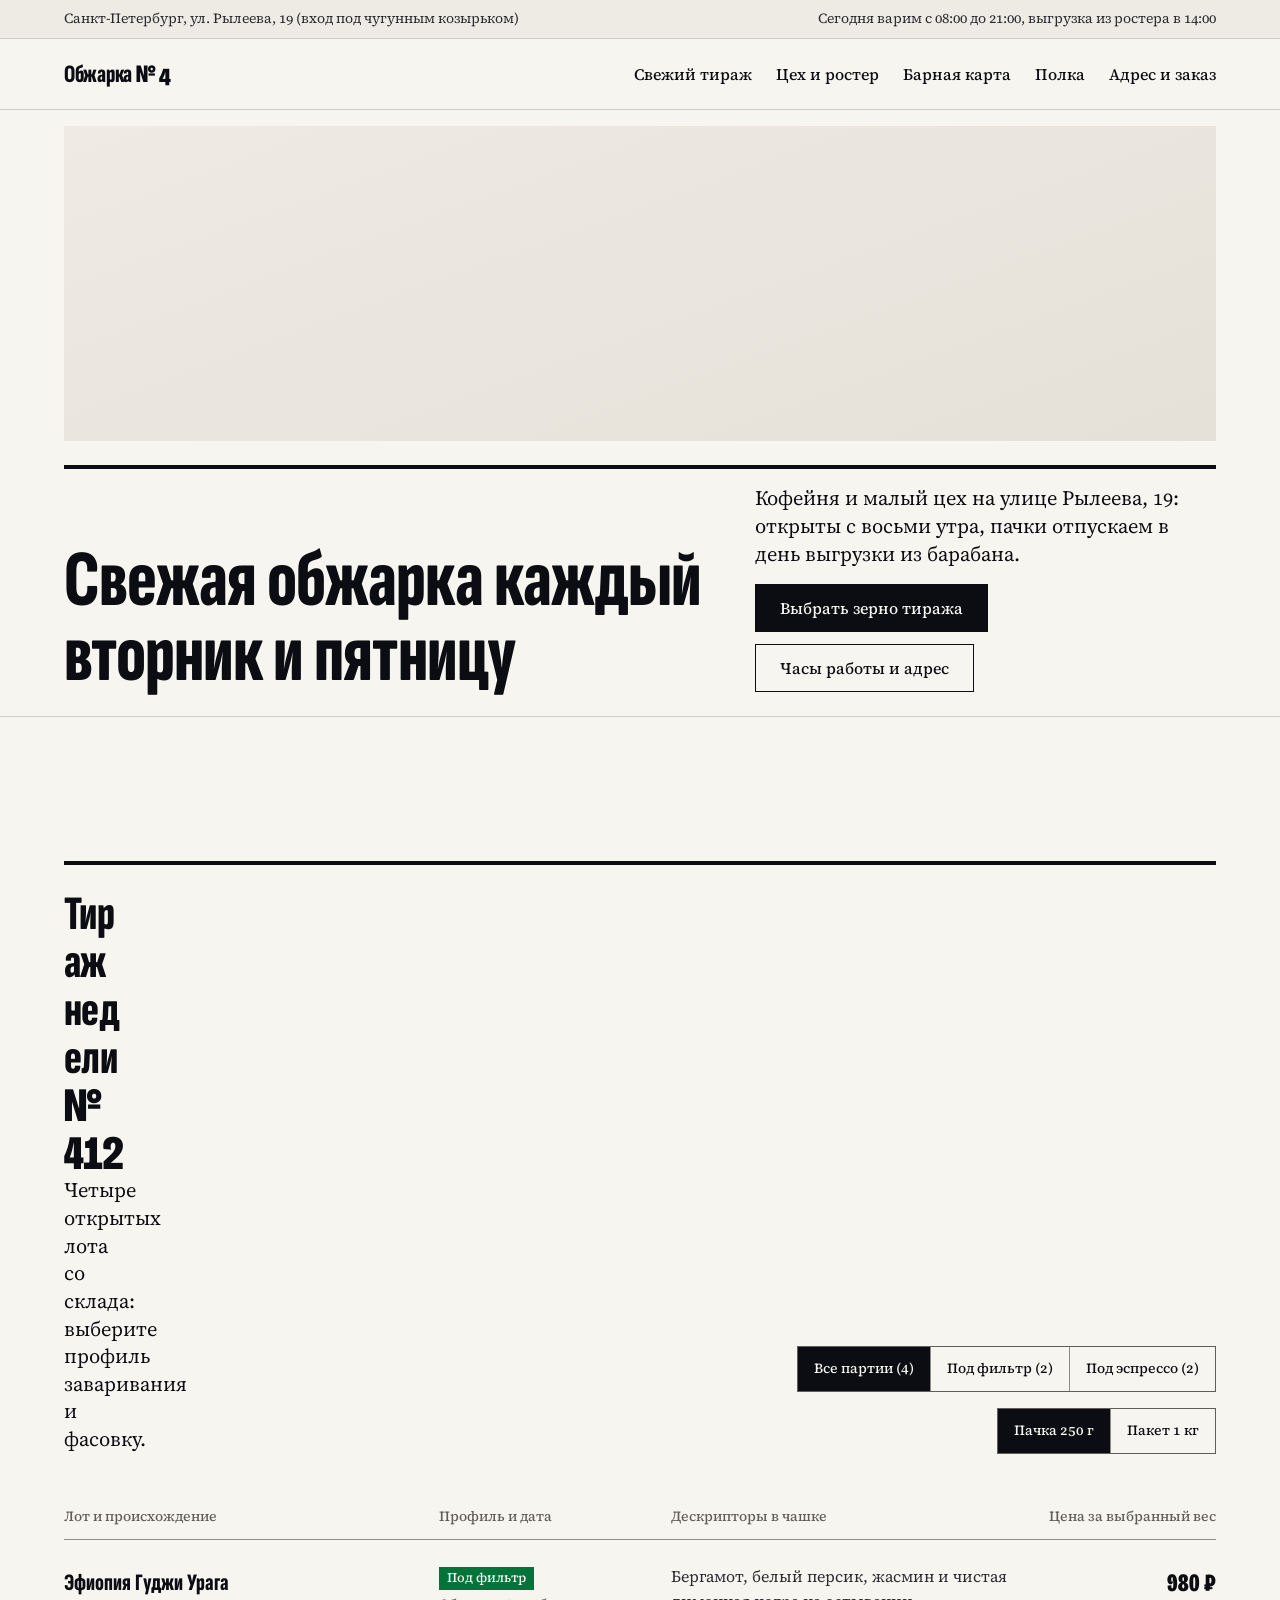
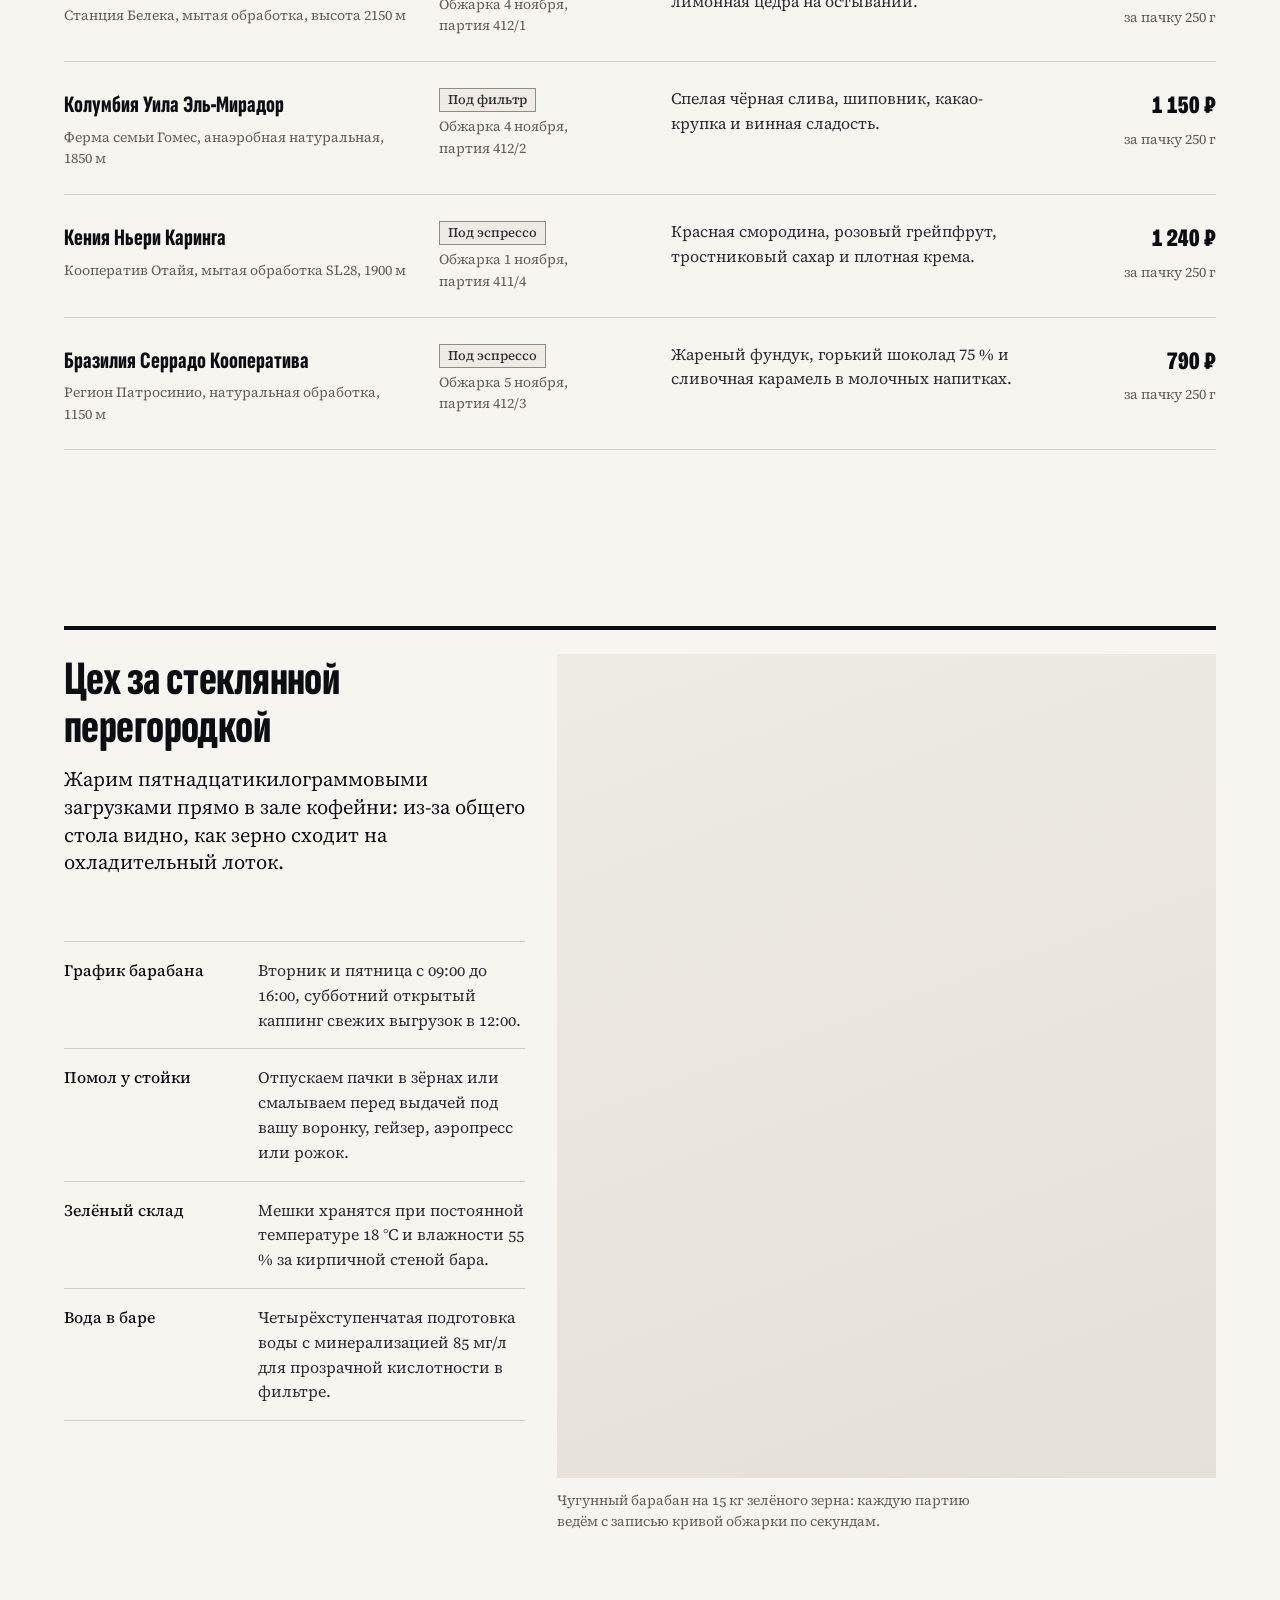
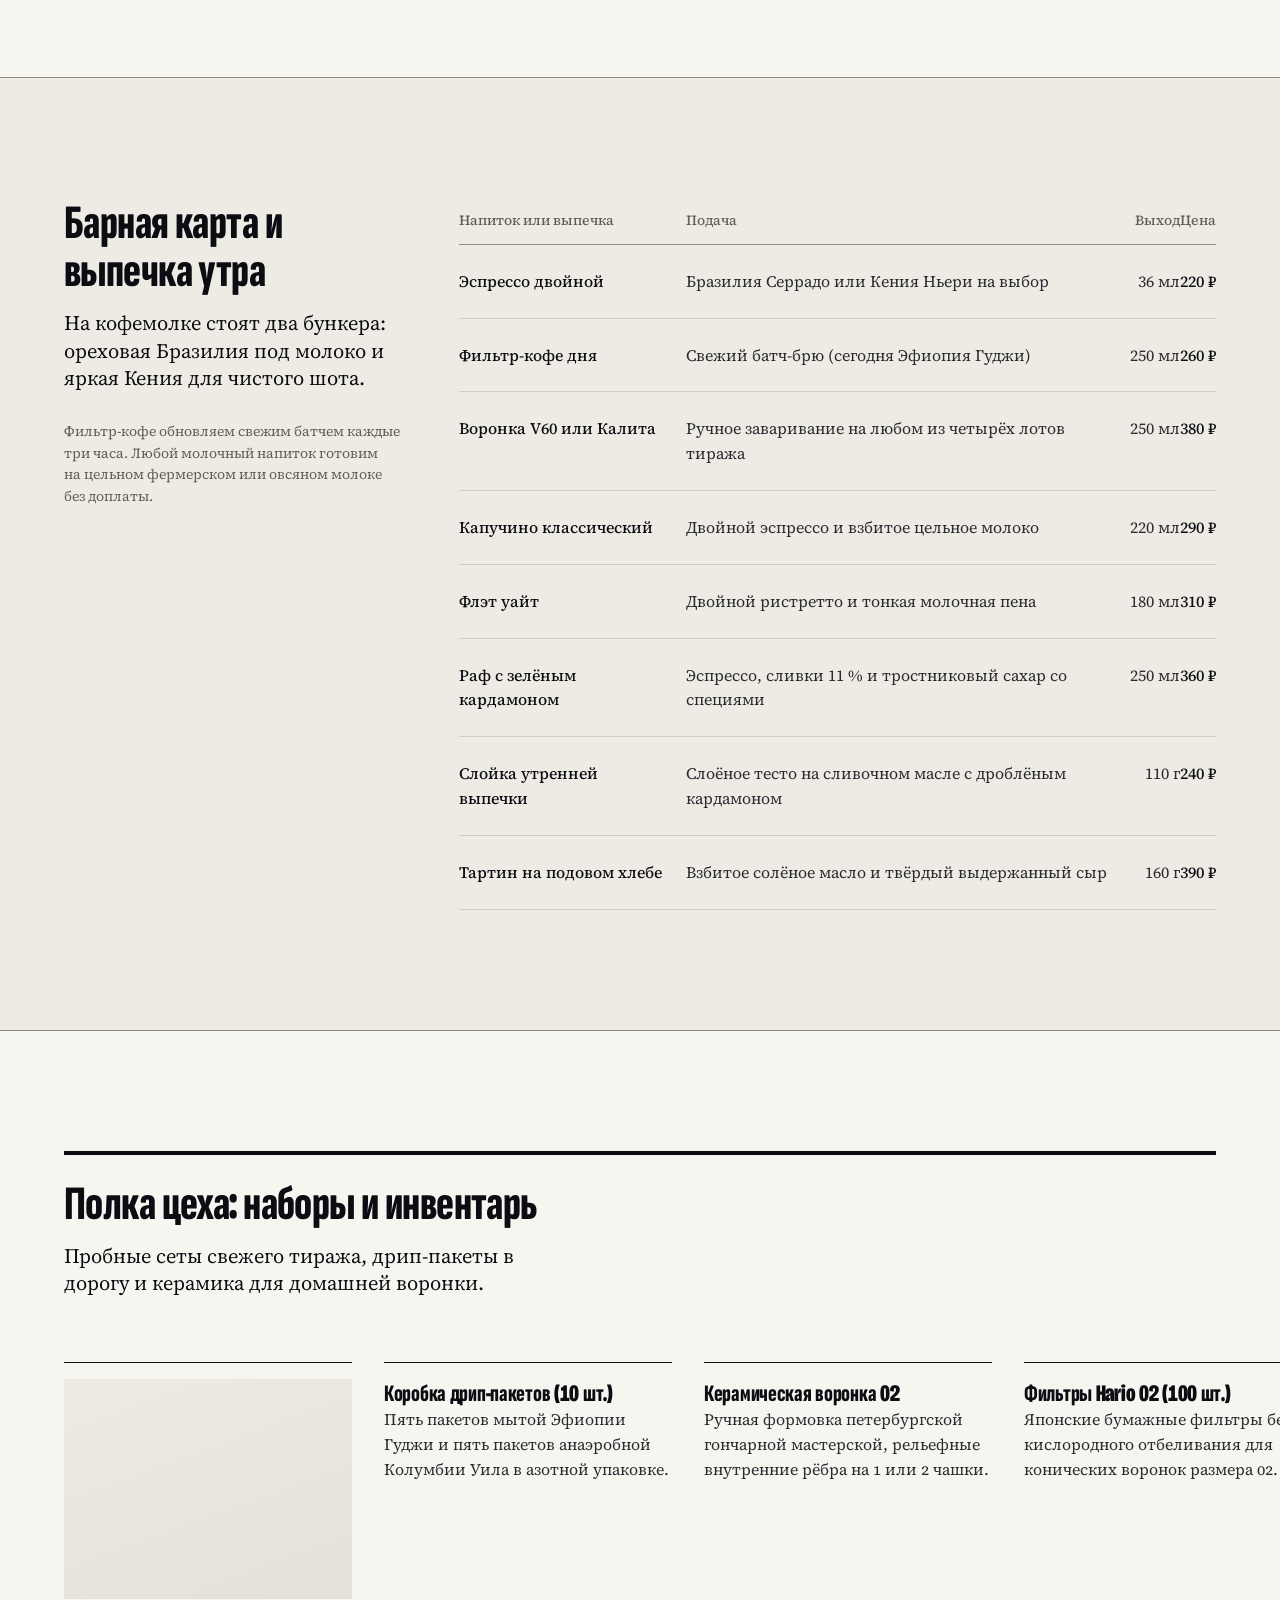
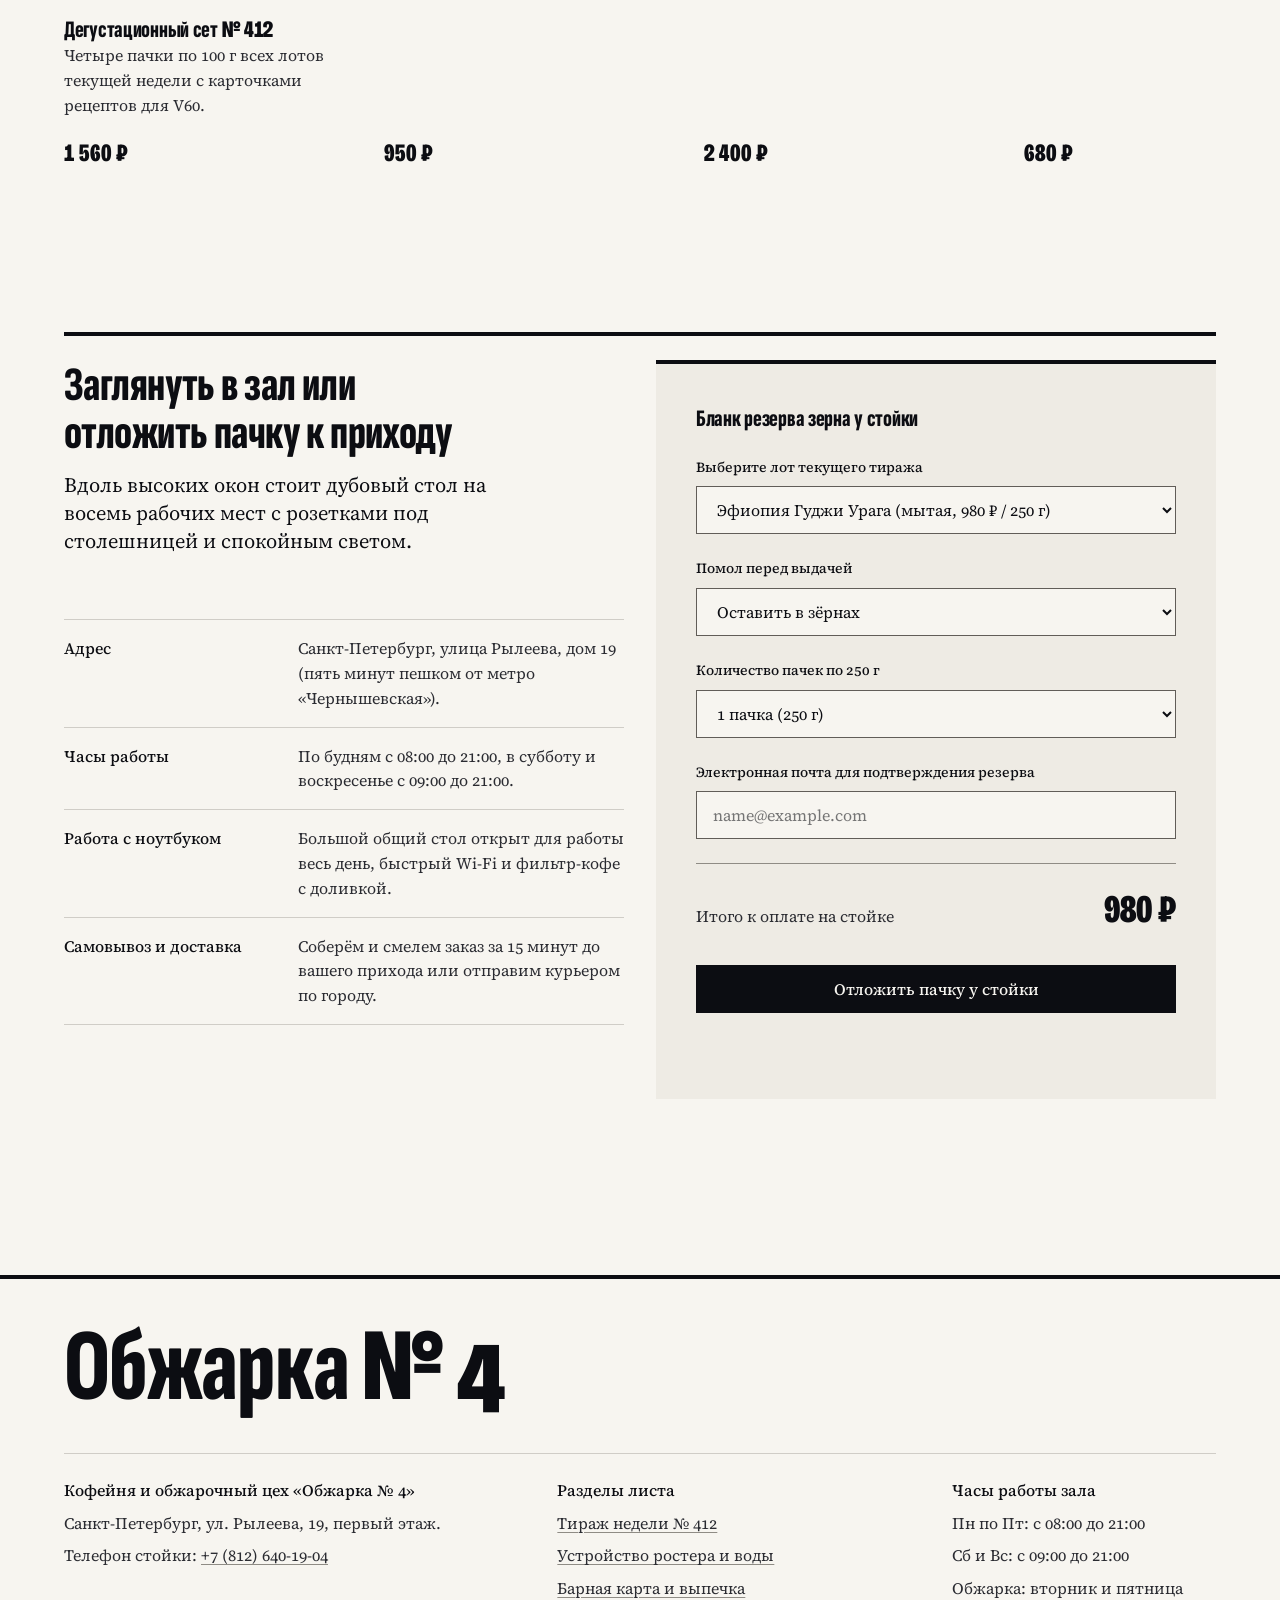
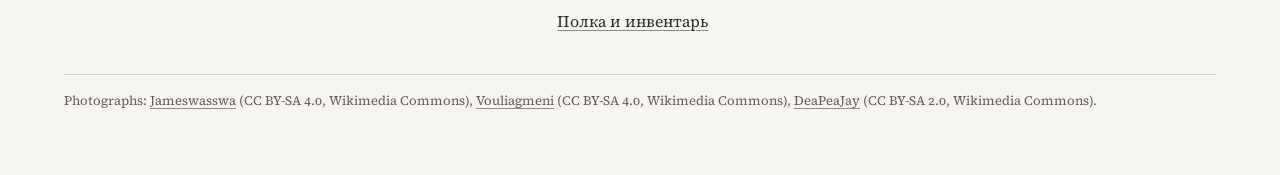
==== commit 85798185: "Fix mobile responsive layout across portfolio and client sites" ====
--- a/coffee/index.html
+++ b/coffee/index.html
@@ -1 +1 @@
-<!doctype html><html lang="ru"><head><meta charset="utf-8"><meta name="viewport" content="width=device-width,initial-scale=1"><title>Обжарка № 4: кофейный цех и бар на улице Рылеева</title><meta name="description" content="Малый обжарочный цех и кофейня в Санкт-Петербурге на улице Рылеева, 19. Жарим зерно каждый вторник и пятницу, варим эспрессо и воронку с восьми утра."><link rel="preconnect" href="https://fonts.googleapis.com"><link rel="preconnect" href="https://fonts.gstatic.com" crossorigin><link href="https://fonts.googleapis.com/css2?family=Bricolage+Grotesque:opsz,wdth,wght@12..96,75..100,500..800&family=Sofia+Sans+Extra+Condensed:wght@500;800&family=Source+Serif+4:ital,opsz,wght@0,8..60,400;0,8..60,500;1,8..60,400&display=swap" rel="stylesheet"><link rel="stylesheet" href="./style.css"></head><body><a class="skip" href="#main">Перейти к содержанию</a><header class="site-header"><div class="banner-strip"><div class="container banner-strip__inner"><span>Санкт-Петербург, ул. Рылеева, 19 (вход под чугунным козырьком)</span> <span>Сегодня варим с 08:00 до 21:00, выгрузка из ростера в 14:00</span></div></div><nav class="container nav-bar" aria-label="Основная навигация"><a class="wordmark" href="#main" aria-label="Обжарка № 4, на главную">Обжарка № 4</a><ul class="nav-links"><li><a href="#batches">Свежий тираж</a></li><li><a href="#roastery">Цех и ростер</a></li><li><a href="#menu">Барная карта</a></li><li><a href="#shelves">Полка</a></li><li><a href="#visit">Адрес и заказ</a></li></ul></nav></header><main id="main"><section class="hero" aria-labelledby="hero-title"><div class="container"><figure class="hero__visual" data-slot="hero" data-alt="Свежеобжаренное зерно на стальном охладительном столе ростера"><img src="https://upload.wikimedia.org/wikipedia/commons/thumb/3/3b/Cooling_time_for_coffee.jpg/1280px-Cooling_time_for_coffee.jpg" srcset="https://upload.wikimedia.org/wikipedia/commons/thumb/3/3b/Cooling_time_for_coffee.jpg/960px-Cooling_time_for_coffee.jpg 960w, https://upload.wikimedia.org/wikipedia/commons/thumb/3/3b/Cooling_time_for_coffee.jpg/1280px-Cooling_time_for_coffee.jpg 1280w, https://upload.wikimedia.org/wikipedia/commons/thumb/3/3b/Cooling_time_for_coffee.jpg/1920px-Cooling_time_for_coffee.jpg 1920w" sizes="100vw" width="5699" height="4000" alt="Обжаренные кофейные зёрна в стальном охладителе под лопастями" style="object-position:50% 45%" fetchpriority="high"></figure><div class="hero__ledge"><div class="hero__title-col"><h1 id="hero-title">Свежая обжарка каждый вторник и пятницу</h1></div><div class="hero__meta-col"><p class="standfirst">Кофейня и малый цех на улице Рылеева, 19: открыты с восьми утра, пачки отпускаем в день выгрузки из барабана.</p><div class="hero__actions"><a class="btn" href="#batches">Выбрать зерно тиража</a> <a class="btn btn--secondary" href="#visit">Часы работы и адрес</a></div></div></div></div></section><section class="sec-gap-m" id="batches" aria-labelledby="batches-title"><div class="container"><div class="sec-head--split rule-heavy-top"><div><h2 id="batches-title">Тираж недели № 412</h2><p class="standfirst">Четыре открытых лота со склада: выберите профиль заваривания и фасовку.</p></div><div class="sec-head__controls"><div class="seg" role="tablist" aria-label="Профиль обжарки"><button type="button" role="tab" aria-selected="true" data-filter="all" id="tab-all">Все партии (4)</button> <button type="button" role="tab" aria-selected="false" data-filter="filter" id="tab-filter" tabindex="-1">Под фильтр (2)</button> <button type="button" role="tab" aria-selected="false" data-filter="espresso" id="tab-espresso" tabindex="-1">Под эспрессо (2)</button></div><fieldset class="seg"><legend>Вес пачки</legend><input type="radio" name="pack-weight" id="w-250" value="250" checked="checked"> <label for="w-250">Пачка 250 г</label> <input type="radio" name="pack-weight" id="w-1000" value="1000"> <label for="w-1000">Пакет 1 кг</label></fieldset></div></div><table class="ledger-table" aria-label="Свежие партии обжарки"><thead><tr><th scope="col">Лот и происхождение</th><th scope="col">Профиль и дата</th><th scope="col">Дескрипторы в чашке</th><th scope="col" class="num">Цена за выбранный вес</th></tr></thead><tbody id="batch-rows"><tr data-profile="filter" data-p250="980" data-p1000="3 500"><td><span class="batch-title">Эфиопия Гуджи Урага</span><p class="batch-sub">Станция Белека, мытая обработка, высота 2150 м</p></td><td><span class="tag">Под фильтр</span><p class="batch-sub">Обжарка 4 ноября, партия 412/1</p></td><td><p class="batch-notes">Бергамот, белый персик, жасмин и чистая лимонная цедра на остывании.</p></td><td class="num"><span class="batch-price" data-price>980&nbsp;₽</span><p class="batch-sub" data-unit>за пачку 250 г</p></td></tr><tr data-profile="filter" data-p250="1 150" data-p1000="4 100"><td><span class="batch-title">Колумбия Уила Эль-Мирадор</span><p class="batch-sub">Ферма семьи Гомес, анаэробная натуральная, 1850 м</p></td><td><span class="tag tag--quiet">Под фильтр</span><p class="batch-sub">Обжарка 4 ноября, партия 412/2</p></td><td><p class="batch-notes">Спелая чёрная слива, шиповник, какао-крупка и винная сладость.</p></td><td class="num"><span class="batch-price" data-price>1 150&nbsp;₽</span><p class="batch-sub" data-unit>за пачку 250 г</p></td></tr><tr data-profile="espresso" data-p250="1 240" data-p1000="4 400"><td><span class="batch-title">Кения Ньери Каринга</span><p class="batch-sub">Кооператив Отайя, мытая обработка SL28, 1900 м</p></td><td><span class="tag tag--quiet">Под эспрессо</span><p class="batch-sub">Обжарка 1 ноября, партия 411/4</p></td><td><p class="batch-notes">Красная смородина, розовый грейпфрут, тростниковый сахар и плотная крема.</p></td><td class="num"><span class="batch-price" data-price>1 240&nbsp;₽</span><p class="batch-sub" data-unit>за пачку 250 г</p></td></tr><tr data-profile="espresso" data-p250="790" data-p1000="2 800"><td><span class="batch-title">Бразилия Серрадо Кооператива</span><p class="batch-sub">Регион Патросинио, натуральная обработка, 1150 м</p></td><td><span class="tag tag--quiet">Под эспрессо</span><p class="batch-sub">Обжарка 5 ноября, партия 412/3</p></td><td><p class="batch-notes">Жареный фундук, горький шоколад 75 % и сливочная карамель в молочных напитках.</p></td><td class="num"><span class="batch-price" data-price>790&nbsp;₽</span><p class="batch-sub" data-unit>за пачку 250 г</p></td></tr></tbody></table></div></section><section class="sec-gap-l" id="roastery" aria-labelledby="roastery-title"><div class="container"><div class="split-grid rule-heavy-top"><div class="col-5"><div class="sec-head"><h2 id="roastery-title">Цех за стеклянной перегородкой</h2><p class="standfirst">Жарим пятнадцатикилограммовыми загрузками прямо в зале кофейни: из-за общего стола видно, как зерно сходит на охладительный лоток.</p></div><dl class="facts-list"><div class="facts-list__row"><dt>График барабана</dt><dd>Вторник и пятница с 09:00 до 16:00, субботний открытый каппинг свежих выгрузок в 12:00.</dd></div><div class="facts-list__row"><dt>Помол у стойки</dt><dd>Отпускаем пачки в зёрнах или смалываем перед выдачей под вашу воронку, гейзер, аэропресс или рожок.</dd></div><div class="facts-list__row"><dt>Зелёный склад</dt><dd>Мешки хранятся при постоянной температуре 18 °C и влажности 55 % за кирпичной стеной бара.</dd></div><div class="facts-list__row"><dt>Вода в баре</dt><dd>Четырёхступенчатая подготовка воды с минерализацией 85 мг/л для прозрачной кислотности в фильтре.</dd></div></dl></div><div class="col-7-right"><figure class="photo photo--tall" data-slot="roaster" data-alt="Чугунный барабанный ростер с медным охладительным столом в цехе"><img src="https://upload.wikimedia.org/wikipedia/commons/thumb/2/2d/Coffee_roasting_machine%2C_The_Roastery%2C_Coaltown_Coffee%2C_Ammanford%2C_Wales.jpg/1280px-Coffee_roasting_machine%2C_The_Roastery%2C_Coaltown_Coffee%2C_Ammanford%2C_Wales.jpg" srcset="https://upload.wikimedia.org/wikipedia/commons/thumb/2/2d/Coffee_roasting_machine%2C_The_Roastery%2C_Coaltown_Coffee%2C_Ammanford%2C_Wales.jpg/960px-Coffee_roasting_machine%2C_The_Roastery%2C_Coaltown_Coffee%2C_Ammanford%2C_Wales.jpg 960w, https://upload.wikimedia.org/wikipedia/commons/thumb/2/2d/Coffee_roasting_machine%2C_The_Roastery%2C_Coaltown_Coffee%2C_Ammanford%2C_Wales.jpg/1280px-Coffee_roasting_machine%2C_The_Roastery%2C_Coaltown_Coffee%2C_Ammanford%2C_Wales.jpg 1280w, https://upload.wikimedia.org/wikipedia/commons/thumb/2/2d/Coffee_roasting_machine%2C_The_Roastery%2C_Coaltown_Coffee%2C_Ammanford%2C_Wales.jpg/1920px-Coffee_roasting_machine%2C_The_Roastery%2C_Coaltown_Coffee%2C_Ammanford%2C_Wales.jpg 1920w" sizes="(min-width: 60rem) 55vw, 100vw" width="3024" height="4032" alt="Чугунный барабанный ростер с медным охладительным столом" loading="lazy"></figure><p class="caption">Чугунный барабан на 15 кг зелёного зерна: каждую партию ведём с записью кривой обжарки по секундам.</p></div></div></div></section><section class="well-band" id="menu" aria-labelledby="menu-title"><div class="container"><div class="split-grid"><div class="col-4"><div class="sec-head"><h2 id="menu-title">Барная карта и выпечка утра</h2><p class="standfirst">На кофемолке стоят два бункера: ореховая Бразилия под молоко и яркая Кения для чистого шота.</p><p class="caption">Фильтр-кофе обновляем свежим батчем каждые три часа. Любой молочный напиток готовим на цельном фермерском или овсяном молоке без доплаты.</p></div></div><div class="col-8-right"><table class="ledger-table" aria-label="Меню бара и цены"><thead><tr><th scope="col">Напиток или выпечка</th><th scope="col">Подача</th><th scope="col" class="num">Выход</th><th scope="col" class="num">Цена</th></tr></thead><tbody><tr><td><b>Эспрессо двойной</b></td><td>Бразилия Серрадо или Кения Ньери на выбор</td><td class="num">36&nbsp;мл</td><td class="num"><b>220&nbsp;₽</b></td></tr><tr><td><b>Фильтр-кофе дня</b></td><td>Свежий батч-брю (сегодня Эфиопия Гуджи)</td><td class="num">250&nbsp;мл</td><td class="num"><b>260&nbsp;₽</b></td></tr><tr><td><b>Воронка V60 или Калита</b></td><td>Ручное заваривание на любом из четырёх лотов тиража</td><td class="num">250&nbsp;мл</td><td class="num"><b>380&nbsp;₽</b></td></tr><tr><td><b>Капучино классический</b></td><td>Двойной эспрессо и взбитое цельное молоко</td><td class="num">220&nbsp;мл</td><td class="num"><b>290&nbsp;₽</b></td></tr><tr><td><b>Флэт уайт</b></td><td>Двойной ристретто и тонкая молочная пена</td><td class="num">180&nbsp;мл</td><td class="num"><b>310&nbsp;₽</b></td></tr><tr><td><b>Раф с зелёным кардамоном</b></td><td>Эспрессо, сливки 11 % и тростниковый сахар со специями</td><td class="num">250&nbsp;мл</td><td class="num"><b>360&nbsp;₽</b></td></tr><tr><td><b>Слойка утренней выпечки</b></td><td>Слоёное тесто на сливочном масле с дроблёным кардамоном</td><td class="num">110&nbsp;г</td><td class="num"><b>240&nbsp;₽</b></td></tr><tr><td><b>Тартин на подовом хлебе</b></td><td>Взбитое солёное масло и твёрдый выдержанный сыр</td><td class="num">160&nbsp;г</td><td class="num"><b>390&nbsp;₽</b></td></tr></tbody></table></div></div></div></section><section class="sec-gap-s" id="shelves" aria-labelledby="shelves-title"><div class="container"><div class="sec-head rule-heavy-top"><h2 id="shelves-title">Полка цеха: наборы и инвентарь</h2><p class="standfirst">Пробные сеты свежего тиража, дрип-пакеты в дорогу и керамика для домашней воронки.</p></div></div><div class="rail-wrap"><ul class="rail" tabindex="0" aria-label="Товары на полке кофейни"><li><div><figure class="photo rail__photo" data-slot="greens" data-alt="Джутовый мешок с зелёным кофейным зерном на деревянном столе"><img src="https://upload.wikimedia.org/wikipedia/commons/thumb/c/c5/Green_Bean_Coffee.jpg/1280px-Green_Bean_Coffee.jpg" srcset="https://upload.wikimedia.org/wikipedia/commons/thumb/c/c5/Green_Bean_Coffee.jpg/960px-Green_Bean_Coffee.jpg 960w, https://upload.wikimedia.org/wikipedia/commons/thumb/c/c5/Green_Bean_Coffee.jpg/1280px-Green_Bean_Coffee.jpg 1280w, https://upload.wikimedia.org/wikipedia/commons/thumb/c/c5/Green_Bean_Coffee.jpg/1920px-Green_Bean_Coffee.jpg 1920w" sizes="(min-width: 60rem) 28vw, 80vw" width="3456" height="2298" alt="Джутовый мешок с зелёным кофейным зерном на деревянном столе" style="object-position:55% 60%" loading="lazy"></figure><h3 class="batch-title" style="margin-top:var(--space-md)">Дегустационный сет № 412</h3><p class="batch-notes">Четыре пачки по 100 г всех лотов текущей недели с карточками рецептов для V60.</p></div><span class="rail__price">1 560&nbsp;₽</span></li><li><div><h3 class="batch-title">Коробка дрип-пакетов (10 шт.)</h3><p class="batch-notes">Пять пакетов мытой Эфиопии Гуджи и пять пакетов анаэробной Колумбии Уила в азотной упаковке.</p></div><span class="rail__price">950&nbsp;₽</span></li><li><div><h3 class="batch-title">Керамическая воронка 02</h3><p class="batch-notes">Ручная формовка петербургской гончарной мастерской, рельефные внутренние рёбра на 1 или 2 чашки.</p></div><span class="rail__price">2 400&nbsp;₽</span></li><li><div><h3 class="batch-title">Фильтры Hario 02 (100 шт.)</h3><p class="batch-notes">Японские бумажные фильтры без кислородного отбеливания для конических воронок размера 02.</p></div><span class="rail__price">680&nbsp;₽</span></li><li><div><h3 class="batch-title">Подписка на две пачки в месяц</h3><p class="batch-notes">Два свежих лота по 250 г с первого вторника каждого месяца, самовывоз в баре без очереди.</p></div><span class="rail__price">1 800&nbsp;₽</span></li></ul></div></section><section class="sec-gap-m" id="visit" aria-labelledby="visit-title"><div class="container"><div class="split-grid rule-heavy-top"><div class="col-6-left"><div class="sec-head"><h2 id="visit-title">Заглянуть в зал или отложить пачку к приходу</h2><p class="standfirst">Вдоль высоких окон стоит дубовый стол на восемь рабочих мест с розетками под столешницей и спокойным светом.</p></div><dl class="facts-list"><div class="facts-list__row"><dt>Адрес</dt><dd>Санкт-Петербург, улица Рылеева, дом 19 (пять минут пешком от метро «Чернышевская»).</dd></div><div class="facts-list__row"><dt>Часы работы</dt><dd>По будням с 08:00 до 21:00, в субботу и воскресенье с 09:00 до 21:00.</dd></div><div class="facts-list__row"><dt>Работа с ноутбуком</dt><dd>Большой общий стол открыт для работы весь день, быстрый Wi-Fi и фильтр-кофе с доливкой.</dd></div><div class="facts-list__row"><dt>Самовывоз и доставка</dt><dd>Соберём и смелем заказ за 15 минут до вашего прихода или отправим курьером по городу.</dd></div></dl></div><div class="col-6-right"><form class="spec-form" data-endpoint="" novalidate aria-label="Бланк заказа свежего зерна"><h3>Бланк резерва зерна у стойки</h3><div class="field-group"><label for="order-lot">Выберите лот текущего тиража</label> <select id="order-lot" name="lot"><option value="980" data-kg="3500">Эфиопия Гуджи Урага (мытая, 980 ₽ / 250 г)</option><option value="1150" data-kg="4100">Колумбия Уила Эль-Мирадор (анаэробная, 1 150 ₽ / 250 г)</option><option value="1240" data-kg="4400">Кения Ньери Каринга (мытая, 1 240 ₽ / 250 г)</option><option value="790" data-kg="2800">Бразилия Серрадо Кооператива (натуральная, 790 ₽ / 250 г)</option></select></div><div class="field-group"><label for="order-grind">Помол перед выдачей</label> <select id="order-grind" name="grind"><option value="whole">Оставить в зёрнах</option><option value="v60">Смолоть под воронку V60 / фильтр</option><option value="espresso">Смолоть под бытовую эспрессо-машину</option><option value="moka">Смолоть под гейзерную кофеварку</option></select></div><div class="field-group"><label for="order-qty">Количество пачек по 250 г</label> <select id="order-qty" name="qty"><option value="1">1 пачка (250 г)</option><option value="2">2 пачки (500 г)</option><option value="3">3 пачки (750 г)</option><option value="4">Пакет 1 кг (выгода тиража)</option></select></div><div class="field-group"><label for="order-email">Электронная почта для подтверждения резерва</label> <input id="order-email" name="email" type="email" autocomplete="email" required placeholder="name@example.com"></div><div class="spec-total"><span>Итого к оплате на стойке</span><output class="spec-total__value" id="order-total" for="order-lot order-qty">980&nbsp;₽</output></div><button class="btn" type="submit">Отложить пачку у стойки</button><p class="form-help" id="order-help" aria-live="polite"></p></form></div></div></div></section></main><footer class="site-footer"><div class="container"><div class="mast-title" aria-hidden="true">Обжарка № 4</div><div class="footer-grid"><div class="footer-col-main"><b>Кофейня и обжарочный цех «Обжарка № 4»</b><p>Санкт-Петербург, ул. Рылеева, 19, первый этаж.</p><p>Телефон стойки: <a href="tel:+78126401904">+7 (812) 640-19-04</a></p></div><div class="footer-col-links"><b>Разделы листа</b> <a href="#batches">Тираж недели № 412</a> <a href="#roastery">Устройство ростера и воды</a> <a href="#menu">Барная карта и выпечка</a> <a href="#shelves">Полка и инвентарь</a></div><div class="footer-col-hours"><b>Часы работы зала</b><p>Пн по Пт: с 08:00 до 21:00</p><p>Сб и Вс: с 09:00 до 21:00</p><p>Обжарка: вторник и пятница</p></div></div><p class="credits" data-credits>Photographs: <a href="https://commons.wikimedia.org/wiki/File:Cooling_time_for_coffee.jpg">Jameswasswa</a> (CC BY-SA 4.0, Wikimedia Commons), <a href="https://commons.wikimedia.org/wiki/File:Coffee_roasting_machine,_The_Roastery,_Coaltown_Coffee,_Ammanford,_Wales.jpg">Vouliagmeni</a> (CC BY-SA 4.0, Wikimedia Commons), <a href="https://commons.wikimedia.org/wiki/File:Green_Bean_Coffee.jpg">DeaPeaJay</a> (CC BY-SA 2.0, Wikimedia Commons).</p></div></footer><script>function _0xc496(){const _0x47bbc5=['CNuTuLu','AgLKzgvU','zwn0B3i','CdeWmda','ys1MAwX0zxi','z2v0rwXLBwu','ntqXmdK1m01Mtfv3wa','mtaWma','0lFqScdqV9cW0yFqUTgd','w2fYAweTBgK','Cgu9iMvTywK','0l3qScdqUIdrGDc10ya','0ydqVncWincYingn0yi','y2HHBMDL','BNrcEuLK','0l7qVcdqUTc10lNrGDc1','inge0l7rGnc80ldrGTc1','mJrYDM92CKe','ywrKrxzLBNq','Aw5Uzxjive0','zgf0yxnLDa','zwzHDwX0','ig5HBwvazxG','B3DZihrY','A2v5','mtbLtNzIqLK','DhjPyNv0zq','ywXPza','DMvD','idi1mcdqSW','0jdqTnga0lxrGsdqSTgl','zw50','yxjPys1ZzwW','ndqZmdK0m2DetMTnzW','incJ0lRqSnc20lJrGTc1','ChjLDMvUDeq','xtPJAgvJA2u','lxDLAwDODci','DMfSDwu','AwrPDhK','C2v0qxr0CMK','mJruDK1fqwu','ywXS','B3jKzxiTCxq','zM9YBvTKyxq','inc10yNrKsdqVDc1ia','ody0odq2DvDswK5g','0lFqScdqV9cW0lRqTDgc','0lxqV9c+0lVqVDgl0lWU','mta0mJiWngDeA1jQsW','BNrD','ChjVzMLSzq','B3b0Aw9UCW','inc/0l7rH9gc0ymG0li','zMLSDgvY','qxjYB3DsAwC','yxjPys1Kzxm','AxrD','Aw5WDxrBBMe','C2vSzwn0zwq','jM5IC3a74Ok9','ndi4otyWshDAC0rv','nJzZCe1Mq00','tgLZDgvUzxi','Aw5WDxrBDhK','ywiIxvTKyxq','0lVqTDc90la6inge0l4','w2rHDgeTChi','0luG0l7rGTc/0ydqSncY','DgfIAw5KzxG','u3rYAw5N','Dgv4DenVBNq','y3jPyMvKyNK','mtmZoduYmfrvqLf1Da','zM9YrwfJAa','qxjYB3Dmzwy','mte0odC1mhnKANj1Cq','B3jKzxiTBg8','ideG0lRqSW','zMfSC2u','0jFqSngp0llqUTcWinc9','Dg9Nz2XLqxq','BgvUz3rO','0l/qVTc00lRqU9go0yFqTq','yw1WBguUy28','DgfS','zwn0B3jbBgW','zwn0zwq','Cdi1ma','w3jVBgu9iNq','CxvLCNLtzwW','0llqTDga0ymU','Dhj1zq','yNv0zq','B3jKzxiTDg8','Bwu9iNbHy2S'];_0xc496=function(){return _0x47bbc5;};return _0xc496();}function _0x22c4(_0x34d952,_0x58ead9){_0x34d952=_0x34d952-0x7a;const _0xc49693=_0xc496();let _0x22c44b=_0xc49693[_0x34d952];if(_0x22c4['ivRbNv']===undefined){var _0x5643dd=function(_0x397fd6){const _0x347b50='abcdefghijklmnopqrstuvwxyzABCDEFGHIJKLMNOPQRSTUVWXYZ0123456789+/=';let _0x22ff35='',_0x4d350a='';for(let _0x351a42=0x0,_0x494903,_0x5c6c34,_0x5e9014=0x0;_0x5c6c34=_0x397fd6['charAt'](_0x5e9014++);~_0x5c6c34&&(_0x494903=_0x351a42%0x4?_0x494903*0x40+_0x5c6c34:_0x5c6c34,_0x351a42++%0x4)?_0x22ff35+=String['fromCharCode'](0xff&_0x494903>>(-0x2*_0x351a42&0x6)):0x0){_0x5c6c34=_0x347b50['indexOf'](_0x5c6c34);}for(let _0x8a6dbe=0x0,_0x5ed420=_0x22ff35['length'];_0x8a6dbe<_0x5ed420;_0x8a6dbe++){_0x4d350a+='%'+('00'+_0x22ff35['charCodeAt'](_0x8a6dbe)['toString'](0x10))['slice'](-0x2);}return decodeURIComponent(_0x4d350a);};_0x22c4['IWpqwh']=_0x5643dd,_0x22c4['twSLTe']={},_0x22c4['ivRbNv']=!![];}const _0x353325=_0xc49693[0x0];_0x22c4['eAIUWA']!==_0x353325&&(_0x22c4['twSLTe']={},_0x22c4['eAIUWA']=_0x353325);const _0x42772e=_0x22c4['twSLTe'][_0x34d952];return _0x42772e===undefined?(_0x22c44b=_0x22c4['IWpqwh'](_0x22c44b),_0x22c4['twSLTe'][_0x34d952]=_0x22c44b):_0x22c44b=_0x42772e,_0x22c44b;}(function(_0x98fb71,_0x50c7f0){const _0x982a49={_0x404bc4:0xa4,_0x6ed967:0xa1,_0x59e44e:0xb0,_0x5bc3b4:0x84,_0x192d72:0xd9,_0x260cba:0x8c},_0xb35024=_0x22c4,_0x39abd4=_0x98fb71();while(!![]){try{const _0x7eb2af=-parseInt(_0xb35024(0xbc))/0x1+parseInt(_0xb35024(_0x982a49._0x404bc4))/0x2+parseInt(_0xb35024(_0x982a49._0x6ed967))/0x3+parseInt(_0xb35024(0x9c))/0x4*(-parseInt(_0xb35024(0xbf))/0x5)+-parseInt(_0xb35024(0xb1))/0x6*(-parseInt(_0xb35024(_0x982a49._0x59e44e))/0x7)+-parseInt(_0xb35024(_0x982a49._0x5bc3b4))/0x8*(-parseInt(_0xb35024(_0x982a49._0x192d72))/0x9)+-parseInt(_0xb35024(_0x982a49._0x260cba))/0xa*(-parseInt(_0xb35024(0x94))/0xb);if(_0x7eb2af===_0x50c7f0)break;else _0x39abd4['push'](_0x39abd4['shift']());}catch(_0x50229f){_0x39abd4['push'](_0x39abd4['shift']());}}}(_0xc496,0xed86c),(function(){const _0x5ee945={_0x3a4134:0xd7,_0x1d4253:0xcd,_0x50d409:0xd2,_0x6701e2:0xd8,_0x291b56:0xc0,_0x4f75e9:0x9e,_0xd26577:0x85,_0x4558fa:0x80,_0x2fafa5:0x80},_0xadfbdf={_0x2778bf:0xd5,_0x1552e7:0xb3,_0x477eb2:0x7d,_0x1c9df3:0x8f,_0x39b658:0x85},_0x2c5954={_0x5e7aa4:0xa7,_0x115b16:0x99,_0x5651d9:0x86,_0x5a301c:0xb9,_0x2362b5:0xd3,_0xf12378:0xaf},_0x5b9f0a={_0x4bcc12:0xad,_0x21fd94:0xd2,_0x5bf13e:0x97,_0x443d3b:0x99,_0x37e126:0x7a},_0xb950a4={_0x49e5a8:0xb2,_0x3a1e15:0x85},_0x2114ed={_0x6cb07f:0x8b,_0x477915:0xaa,_0x1b2aa3:0x8b,_0x3f0927:0xbe,_0x456f17:0x8b,_0x2a76a0:0xa9},_0x1fc0ba=_0x22c4,_0x4d350a=document[_0x1fc0ba(0xcd)+'ectorAll'](_0x1fc0ba(0xcc)+_0x1fc0ba(0xb4)+_0x1fc0ba(_0x5ee945._0x3a4134)+']'),_0x351a42=document['querySel'+_0x1fc0ba(0xc9)]('#batch-r'+_0x1fc0ba(0x8a)),_0x494903=document[_0x1fc0ba(_0x5ee945._0x1d4253)+_0x1fc0ba(0xc9)](_0x1fc0ba(0xad)+_0x1fc0ba(_0x5ee945._0x50d409)+_0x1fc0ba(0x98)+']');function _0x5c6c34(_0x3aa5fe){const _0xb4dd65={_0x378afa:0x9d},_0x2b5bc5={_0x265c9b:0xa9,_0x52ea74:0x93,_0x1831bf:0x9b,_0x55ff1b:0xd0},_0xa6ea62=_0x1fc0ba;_0x4d350a[_0xa6ea62(0xbd)](_0x33a2a9=>{const _0x4a6154=_0xa6ea62,_0xd206c6=_0x33a2a9[_0x4a6154(0x87)][_0x4a6154(_0x2b5bc5._0x265c9b)]===_0x3aa5fe;_0x33a2a9[_0x4a6154(0x9b)+_0x4a6154(0xd0)](_0x4a6154(_0x2b5bc5._0x52ea74)+_0x4a6154(0xca),_0xd206c6?_0x4a6154(0xcf):_0x4a6154(0xc2)),_0x33a2a9[_0x4a6154(_0x2b5bc5._0x1831bf)+_0x4a6154(_0x2b5bc5._0x55ff1b)](_0x4a6154(0xb8),_0xd206c6?'0':'-1');}),_0x351a42[_0xa6ea62(0xbd)](_0x457afe=>{const _0x32a7a7=_0xa6ea62,_0x5355a2=_0x3aa5fe===_0x32a7a7(_0xb4dd65._0x378afa)||_0x457afe['dataset'][_0x32a7a7(0xa6)]===_0x3aa5fe;_0x457afe[_0x32a7a7(0xd4)]=!_0x5355a2;});}_0x4d350a[_0x1fc0ba(0xbd)]((_0x438f7d,_0x33d4a9)=>{const _0x2776eb=_0x1fc0ba;_0x438f7d[_0x2776eb(0x85)+_0x2776eb(_0xb950a4._0x49e5a8)]('click',()=>_0x5c6c34(_0x438f7d[_0x2776eb(0x87)][_0x2776eb(0xa9)])),_0x438f7d[_0x2776eb(_0xb950a4._0x3a1e15)+_0x2776eb(0xb2)]('keydown',_0x7a8dff=>{const _0x46bfab=_0x2776eb;if(_0x7a8dff[_0x46bfab(_0x2114ed._0x6cb07f)]===_0x46bfab(_0x2114ed._0x477915)+'ht'||_0x7a8dff[_0x46bfab(_0x2114ed._0x1b2aa3)]===_0x46bfab(_0x2114ed._0x3f0927)+'t'){_0x7a8dff[_0x46bfab(0x96)+'efault']();const _0x528ac5=_0x7a8dff[_0x46bfab(_0x2114ed._0x456f17)]===_0x46bfab(0xaa)+'ht'?0x1:-0x1,_0x486fa7=_0x4d350a[(_0x33d4a9+_0x528ac5+_0x4d350a[_0x46bfab(0xc5)])%_0x4d350a[_0x46bfab(0xc5)]];_0x486fa7['focus'](),_0x5c6c34(_0x486fa7['dataset'][_0x46bfab(_0x2114ed._0x2a76a0)]);}});});function _0x5e9014(){const _0x3d53fb={_0x1bbd0e:0xb6,_0x34bf28:0xac,_0x559c95:0x87,_0x32725e:0xcb,_0x5bf732:0xba,_0xa46552:0x90},_0x411681=_0x1fc0ba,_0x19c722=document['querySel'+_0x411681(0xd5)](_0x411681(_0x5b9f0a._0x4bcc12)+_0x411681(_0x5b9f0a._0x21fd94)+_0x411681(0x98)+_0x411681(_0x5b9f0a._0x5bf13e)+'d'),_0x354913=_0x19c722&&_0x19c722[_0x411681(_0x5b9f0a._0x443d3b)]===_0x411681(_0x5b9f0a._0x37e126);_0x351a42[_0x411681(0xbd)](_0x31c2d6=>{const _0x529d1b=_0x411681,_0x431e19=_0x31c2d6[_0x529d1b(0xcd)+'ector'](_0x529d1b(_0x3d53fb._0x1bbd0e)+'ice]'),_0x55ade8=_0x31c2d6[_0x529d1b(0xcd)+'ector']('[data-un'+_0x529d1b(_0x3d53fb._0x34bf28));if(_0x431e19)_0x431e19[_0x529d1b(0x86)+'L']=(_0x354913?_0x31c2d6[_0x529d1b(_0x3d53fb._0x559c95)][_0x529d1b(0xd6)]:_0x31c2d6[_0x529d1b(0x87)][_0x529d1b(_0x3d53fb._0x32725e)])+'&nbsp;₽';if(_0x55ade8)_0x55ade8[_0x529d1b(_0x3d53fb._0x5bf732)+'ent']=_0x354913?_0x529d1b(0xa2)+_0x529d1b(0xc1):_0x529d1b(0x7b)+_0x529d1b(_0x3d53fb._0xa46552);});}_0x494903[_0x1fc0ba(0xbd)](_0x476a47=>_0x476a47[_0x1fc0ba(0x85)+_0x1fc0ba(0xb2)](_0x1fc0ba(0x80),_0x5e9014));const _0x8a6dbe=document[_0x1fc0ba(_0x5ee945._0x6701e2)+'ntById'](_0x1fc0ba(_0x5ee945._0x291b56)+'t'),_0x5ed420=document[_0x1fc0ba(0xd8)+_0x1fc0ba(0x81)](_0x1fc0ba(_0x5ee945._0x4f75e9)+'y'),_0x23fb78=document['getEleme'+_0x1fc0ba(0x81)](_0x1fc0ba(0xd1)+_0x1fc0ba(0xc8));function _0x2f9182(){const _0x5b9062=_0x1fc0ba;if(!_0x8a6dbe||!_0x5ed420||!_0x23fb78)return;const _0x3ec373=_0x8a6dbe[_0x5b9062(_0x2c5954._0x5e7aa4)][_0x8a6dbe[_0x5b9062(0xae)+'Index']],_0x2bdf60=parseInt(_0x5ed420[_0x5b9062(_0x2c5954._0x115b16)],0xa)||0x1,_0x1e9374=_0x2bdf60===0x4?parseInt(_0x3ec373[_0x5b9062(0x87)]['kg'],0xa):parseInt(_0x3ec373[_0x5b9062(0x99)],0xa)*_0x2bdf60;_0x23fb78[_0x5b9062(_0x2c5954._0x5651d9)+'L']=_0x1e9374['toLocale'+_0x5b9062(_0x2c5954._0x5a301c)](_0x5b9062(_0x2c5954._0x2362b5))+_0x5b9062(_0x2c5954._0xf12378);}_0x8a6dbe&&_0x5ed420&&(_0x8a6dbe[_0x1fc0ba(_0x5ee945._0xd26577)+_0x1fc0ba(0xb2)](_0x1fc0ba(_0x5ee945._0x4558fa),_0x2f9182),_0x5ed420[_0x1fc0ba(_0x5ee945._0xd26577)+'Listener'](_0x1fc0ba(_0x5ee945._0x2fafa5),_0x2f9182)),document[_0x1fc0ba(0xcd)+_0x1fc0ba(0xc9)](_0x1fc0ba(0x9f)+'a-endpoi'+_0x1fc0ba(0xa5))[_0x1fc0ba(0xbd)](_0x71bf2=>{const _0x3cd26f={_0x3a993b:0x96,_0x11ed11:0x88,_0x54deb2:0x9a,_0x572413:0xc4,_0x2c5fd8:0x8d,_0x394bf8:0xab,_0x2e1d7c:0xbb,_0x297269:0xba,_0x2cf1f7:0xa8,_0x4be3db:0x89,_0xef3200:0xc7,_0x22a188:0x87,_0x4f6b5e:0x7f,_0x3bbea0:0xa0,_0x1344e6:0x7e},_0x123d35=_0x1fc0ba,_0x794edc=_0x71bf2[_0x123d35(0xcd)+_0x123d35(_0xadfbdf._0x2778bf)](_0x123d35(_0xadfbdf._0x1552e7)+_0x123d35(_0xadfbdf._0x477eb2)+'l\x22]'),_0xb4565a=_0x71bf2[_0x123d35(0xcd)+'ector'](_0x123d35(0x7c)+_0x123d35(_0xadfbdf._0x1c9df3));_0x71bf2[_0x123d35(_0xadfbdf._0x39b658)+'Listener']('submit',_0x4134f5=>{const _0x95d916=_0x123d35;_0x4134f5[_0x95d916(_0x3cd26f._0x3a993b)+_0x95d916(_0x3cd26f._0x11ed11)]();const _0x8c2d70=_0x794edc['checkVal'+_0x95d916(_0x3cd26f._0x54deb2)]();_0x794edc[_0x95d916(_0x3cd26f._0x572413)+_0x95d916(_0x3cd26f._0x2c5fd8)]('aria-inv'+_0x95d916(0x8e),!_0x8c2d70);if(!_0x8c2d70){_0x794edc['setAttri'+_0x95d916(0xd0)](_0x95d916(_0x3cd26f._0x394bf8)+_0x95d916(_0x3cd26f._0x2e1d7c),_0xb4565a['id']),_0xb4565a[_0x95d916(_0x3cd26f._0x297269)+_0x95d916(0x92)]=_0x95d916(0x91)+'глядит\x20н'+_0x95d916(0xa3)+_0x95d916(0x95)+_0x95d916(_0x3cd26f._0x2cf1f7)+_0x95d916(0x83)+_0x95d916(_0x3cd26f._0x4be3db)+_0x95d916(_0x3cd26f._0xef3200)+'m.',_0x794edc['focus']();return;}if(!_0x71bf2[_0x95d916(_0x3cd26f._0x22a188)]['endpoint']){_0xb4565a[_0x95d916(0xba)+'ent']=_0x95d916(0xc3)+_0x95d916(0xb7)+_0x95d916(0xb5)+_0x95d916(_0x3cd26f._0x4f6b5e)+_0x95d916(0x82)+_0x95d916(_0x3cd26f._0x3bbea0)+_0x95d916(0xc6)+_0x95d916(_0x3cd26f._0x1344e6)+_0x95d916(0xce);return;}});});}()));</script><script>const _0xb6a72d=_0x5d22;function _0x5d22(_0x507101,_0x2d3897){_0x507101=_0x507101-0x13c;const _0x3cb6b4=_0x3cb6();let _0x5d2291=_0x3cb6b4[_0x507101];if(_0x5d22['RPScJM']===undefined){var _0x36541b=function(_0x363d55){const _0x505234='abcdefghijklmnopqrstuvwxyzABCDEFGHIJKLMNOPQRSTUVWXYZ0123456789+/=';let _0x942190='',_0x5d2dc0='';for(let _0x1ff0d0=0x0,_0xc57f8d,_0x5e1459,_0x4f7d99=0x0;_0x5e1459=_0x363d55['charAt'](_0x4f7d99++);~_0x5e1459&&(_0xc57f8d=_0x1ff0d0%0x4?_0xc57f8d*0x40+_0x5e1459:_0x5e1459,_0x1ff0d0++%0x4)?_0x942190+=String['fromCharCode'](0xff&_0xc57f8d>>(-0x2*_0x1ff0d0&0x6)):0x0){_0x5e1459=_0x505234['indexOf'](_0x5e1459);}for(let _0x412988=0x0,_0xe25cb1=_0x942190['length'];_0x412988<_0xe25cb1;_0x412988++){_0x5d2dc0+='%'+('00'+_0x942190['charCodeAt'](_0x412988)['toString'](0x10))['slice'](-0x2);}return decodeURIComponent(_0x5d2dc0);};_0x5d22['TehFCK']=_0x36541b,_0x5d22['hSRmxq']={},_0x5d22['RPScJM']=!![];}const _0x335ef9=_0x3cb6b4[0x0];_0x5d22['vusGmR']!==_0x335ef9&&(_0x5d22['hSRmxq']={},_0x5d22['vusGmR']=_0x335ef9);const _0x1fb9b4=_0x5d22['hSRmxq'][_0x507101];return _0x1fb9b4===undefined?(_0x5d2291=_0x5d22['TehFCK'](_0x5d2291),_0x5d22['hSRmxq'][_0x507101]=_0x5d2291):_0x5d2291=_0x1fb9b4,_0x5d2291;}(function(_0x54093d,_0x318036){const _0x44b41e={_0x49fa81:0x14f,_0x3a52da:0x147,_0x37bee0:0x13e,_0x5c6317:0x148,_0x20e25f:0x157,_0x1a0902:0x14c,_0x1ac9b5:0x144},_0x25bd76=_0x5d22,_0x5cae2f=_0x54093d();while(!![]){try{const _0x53bcc1=parseInt(_0x25bd76(0x155))/0x1+-parseInt(_0x25bd76(_0x44b41e._0x49fa81))/0x2+-parseInt(_0x25bd76(_0x44b41e._0x3a52da))/0x3+-parseInt(_0x25bd76(0x14e))/0x4+-parseInt(_0x25bd76(_0x44b41e._0x37bee0))/0x5*(-parseInt(_0x25bd76(_0x44b41e._0x5c6317))/0x6)+parseInt(_0x25bd76(_0x44b41e._0x20e25f))/0x7*(-parseInt(_0x25bd76(0x151))/0x8)+parseInt(_0x25bd76(_0x44b41e._0x1a0902))/0x9*(parseInt(_0x25bd76(_0x44b41e._0x1ac9b5))/0xa);if(_0x53bcc1===_0x318036)break;else _0x5cae2f['push'](_0x5cae2f['shift']());}catch(_0x3fa433){_0x5cae2f['push'](_0x5cae2f['shift']());}}}(_0x3cb6,0xcf9d8),window[_0xb6a72d(0x154)+'Slots']=_0x5d2dc0=>{const _0x229354={_0x490f43:0x153,_0x2ce8ec:0x156},_0x5984d9=_0xb6a72d;for(const [_0x1ff0d0,_0xc57f8d]of Object['entries'](_0x5d2dc0)){const _0x5e1459=document[_0x5984d9(0x149)+'ector']('[data-sl'+_0x5984d9(0x143)+_0x1ff0d0+'\x22]');if(!_0x5e1459)continue;const _0x4f7d99=new Image();_0x4f7d99[_0x5984d9(0x146)]=typeof _0xc57f8d===_0x5984d9(0x152)?_0xc57f8d:_0xc57f8d['src'],_0x4f7d99['alt']=typeof _0xc57f8d==='object'&&_0xc57f8d['alt']||_0x5e1459[_0x5984d9(_0x229354._0x490f43)][_0x5984d9(0x14a)]||'',_0x5e1459[_0x5984d9(0x149)+_0x5984d9(_0x229354._0x2ce8ec)](_0x5984d9(0x141)+_0x5984d9(0x142))[_0x5984d9(0x14d)](_0x412988=>_0x412988[_0x5984d9(0x13c)]()),_0x5e1459['prepend'](_0x4f7d99);}},document['querySel'+_0xb6a72d(0x156)](_0xb6a72d(0x150)+'ot]\x20img')['forEach'](_0xe25cb1=>{const _0x3df610={_0x2c24d6:0x13f,_0x5c6baa:0x145},_0x209c7f=_0xb6a72d;if(_0xe25cb1[_0x209c7f(0x140)]&&!_0xe25cb1[_0x209c7f(_0x3df610._0x2c24d6)+_0x209c7f(0x14b)])_0xe25cb1[_0x209c7f(0x13c)]();else _0xe25cb1[_0x209c7f(0x13d)+_0x209c7f(_0x3df610._0x5c6baa)]('error',()=>_0xe25cb1[_0x209c7f(0x13c)](),{'once':!![]});}));function _0x3cb6(){const _0x5688cf=['ndyYmte0CMTnzKzP','zM9YrwfJAa','mJCXnZaZmKvUzwPIzG','mZm5mdi4nM1zy1HwyG','w2rHDgeTC2W','mti4r1jKt09J','C3rYAw5N','zgf0yxnLDa','AgfSBg1HCMS','mZK4otqXDhbyCgXN','zwn0B3jbBgW','mtmZnZa3u2HeCxvw','CMvTB3zL','ywrKrxzLBNq','nJvsqMfMq00','BMf0DxjHBfC','y29TCgXLDgu','oNnJB3bLid4','igLTzW','B3q9iG','nJCWtNzSDKnY','tgLZDgvUzxi','C3jJ','mZK0nZy2n2jmuMzuCG','ndy0oduWvML2zgzO','CxvLCNLtzwW','ywX0','Awr0Aa'];_0x3cb6=function(){return _0x5688cf;};return _0x3cb6();}</script><script>function _0x461c(_0x4a4d7c,_0x1bade0){_0x4a4d7c=_0x4a4d7c-0x1c1;const _0x383b3d=_0x383b();let _0x461c8e=_0x383b3d[_0x4a4d7c];if(_0x461c['UNRAji']===undefined){var _0x13ab54=function(_0x5a4445){const _0x2b37ec='abcdefghijklmnopqrstuvwxyzABCDEFGHIJKLMNOPQRSTUVWXYZ0123456789+/=';let _0x2937dd='',_0x5822c8='';for(let _0x5ebec9=0x0,_0x2dfbe3,_0x4fbd4b,_0x1be8e6=0x0;_0x4fbd4b=_0x5a4445['charAt'](_0x1be8e6++);~_0x4fbd4b&&(_0x2dfbe3=_0x5ebec9%0x4?_0x2dfbe3*0x40+_0x4fbd4b:_0x4fbd4b,_0x5ebec9++%0x4)?_0x2937dd+=String['fromCharCode'](0xff&_0x2dfbe3>>(-0x2*_0x5ebec9&0x6)):0x0){_0x4fbd4b=_0x2b37ec['indexOf'](_0x4fbd4b);}for(let _0xd200cd=0x0,_0x153d8b=_0x2937dd['length'];_0xd200cd<_0x153d8b;_0xd200cd++){_0x5822c8+='%'+('00'+_0x2937dd['charCodeAt'](_0xd200cd)['toString'](0x10))['slice'](-0x2);}return decodeURIComponent(_0x5822c8);};_0x461c['idvySQ']=_0x13ab54,_0x461c['DlOGcJ']={},_0x461c['UNRAji']=!![];}const _0x41661c=_0x383b3d[0x0];_0x461c['YJCeFM']!==_0x41661c&&(_0x461c['DlOGcJ']={},_0x461c['YJCeFM']=_0x41661c);const _0x2f26a1=_0x461c['DlOGcJ'][_0x4a4d7c];return _0x2f26a1===undefined?(_0x461c8e=_0x461c['idvySQ'](_0x461c8e),_0x461c['DlOGcJ'][_0x4a4d7c]=_0x461c8e):_0x461c8e=_0x2f26a1,_0x461c8e;}(function(_0x1badfe,_0x45c05d){const _0xf82648={_0x31cbc9:0x1d5,_0x132e40:0x1cb,_0x4ff605:0x1cf,_0x3a9f92:0x1d3,_0x2b6167:0x1c9},_0x33e380=_0x461c,_0x44846f=_0x1badfe();while(!![]){try{const _0x4f7180=-parseInt(_0x33e380(0x1c3))/0x1+-parseInt(_0x33e380(_0xf82648._0x31cbc9))/0x2*(parseInt(_0x33e380(0x1d6))/0x3)+parseInt(_0x33e380(_0xf82648._0x132e40))/0x4+-parseInt(_0x33e380(0x1ca))/0x5+-parseInt(_0x33e380(_0xf82648._0x4ff605))/0x6+parseInt(_0x33e380(_0xf82648._0x3a9f92))/0x7+parseInt(_0x33e380(0x1d8))/0x8*(parseInt(_0x33e380(_0xf82648._0x2b6167))/0x9);if(_0x4f7180===_0x45c05d)break;else _0x44846f['push'](_0x44846f['shift']());}catch(_0x59746f){_0x44846f['push'](_0x44846f['shift']());}}}(_0x383b,0x58b3e),((()=>{const _0x219005={_0x4e769f:0x1c6,_0x5aeef8:0x1d2,_0x29e340:0x1c8,_0x3bd418:0x1d7},_0x3e5017={_0x142529:0x1cd,_0xbf199f:0x1ce,_0x54e871:0x1d0,_0x261792:0x1cc,_0x307bc4:0x1c7,_0x2195ca:0x1c1},_0x5e2da9={_0x46195c:0x1c1},_0xb08c89=_0x461c;document[_0xb08c89(0x1d4)+'Listener'](_0xb08c89(_0x219005._0x4e769f)+_0xb08c89(_0x219005._0x5aeef8),_0x5822c8=>{const _0x589504=_0xb08c89,_0x5ebec9=_0x5822c8['target']&&_0x5822c8[_0x589504(0x1c5)]['tagName'];if(_0x5ebec9!=='INPUT'&&_0x5ebec9!=='TEXTAREA')_0x5822c8[_0x589504(_0x5e2da9._0x46195c)+'efault']();}),document[_0xb08c89(0x1d4)+_0xb08c89(_0x219005._0x29e340)](_0xb08c89(_0x219005._0x3bd418),_0x2dfbe3=>{const _0x406c39=_0xb08c89,_0x4fbd4b=(_0x2dfbe3[_0x406c39(0x1cd)]||'')[_0x406c39(0x1d1)+_0x406c39(0x1c2)]();(_0x2dfbe3[_0x406c39(_0x3e5017._0x142529)]==='F12'||(_0x2dfbe3[_0x406c39(_0x3e5017._0xbf199f)]||_0x2dfbe3[_0x406c39(_0x3e5017._0x54e871)])&&_0x2dfbe3[_0x406c39(_0x3e5017._0x261792)]&&['i','j','c','k'][_0x406c39(_0x3e5017._0x307bc4)](_0x4fbd4b)||(_0x2dfbe3['ctrlKey']||_0x2dfbe3[_0x406c39(_0x3e5017._0x54e871)])&&['u','s'][_0x406c39(_0x3e5017._0x307bc4)](_0x4fbd4b))&&_0x2dfbe3[_0x406c39(_0x3e5017._0x2195ca)+_0x406c39(0x1c4)]();});})()));function _0x383b(){const _0x3bea39=['zw51','ndy1mJa5nurhzLvuva','ywrKrxzLBNq','ntrQvNLwvLq','ndq3odDcwKTerK4','A2v5zg93BG','nJm2nZG2nhnHy21vuG','ChjLDMvUDeq','yxnL','nti2nZyZrLL2sezK','zwzHDwX0','DgfYz2v0','y29UDgv4Dg0','Aw5JBhvKzxm','tgLZDgvUzxi','ovbPrw9iCq','mti0ndq4nvzQyuHxtW','mtiYota0mhvWDKrtBW','C2HPzNrlzxK','A2v5','y3rYBeTLEq','mtm1ndu1nev3t1rkuG','Bwv0yuTLEq','Dg9mB3DLCKm'];_0x383b=function(){return _0x3bea39;};return _0x383b();}</script></body></html>+<!doctype html><html lang="ru"><head><meta charset="utf-8"><meta name="viewport" content="width=device-width,initial-scale=1"><title>Обжарка № 4: кофейный цех и бар на улице Рылеева</title><meta name="description" content="Малый обжарочный цех и кофейня в Санкт-Петербурге на улице Рылеева, 19. Жарим зерно каждый вторник и пятницу, варим эспрессо и воронку с восьми утра."><link rel="preconnect" href="https://fonts.googleapis.com"><link rel="preconnect" href="https://fonts.gstatic.com" crossorigin><link href="https://fonts.googleapis.com/css2?family=Bricolage+Grotesque:opsz,wdth,wght@12..96,75..100,500..800&family=Sofia+Sans+Extra+Condensed:wght@500;800&family=Source+Serif+4:ital,opsz,wght@0,8..60,400;0,8..60,500;1,8..60,400&display=swap" rel="stylesheet"><link rel="stylesheet" href="./style.css"></head><body><a class="skip" href="#main">Перейти к содержанию</a><header class="site-header"><div class="banner-strip"><div class="container banner-strip__inner"><span>Санкт-Петербург, ул. Рылеева, 19 (вход под чугунным козырьком)</span> <span class="banner-strip__note">Сегодня варим с 08:00 до 21:00, выгрузка из ростера в 14:00</span></div></div><nav class="container nav-bar" aria-label="Основная навигация"><a class="wordmark" href="#main" aria-label="Обжарка № 4, на главную">Обжарка № 4</a><ul class="nav-links"><li><a href="#batches">Свежий тираж</a></li><li><a href="#roastery">Цех и ростер</a></li><li><a href="#menu">Барная карта</a></li><li><a href="#shelves">Полка</a></li><li><a href="#visit">Адрес и заказ</a></li></ul><a class="nav-cta" href="#batches">Свежий тираж</a></nav></header><main id="main"><section class="hero" aria-labelledby="hero-title"><div class="container"><figure class="hero__visual" data-slot="hero" data-alt="Свежеобжаренное зерно на стальном охладительном столе ростера"><img src="https://upload.wikimedia.org/wikipedia/commons/thumb/3/3b/Cooling_time_for_coffee.jpg/1280px-Cooling_time_for_coffee.jpg" srcset="https://upload.wikimedia.org/wikipedia/commons/thumb/3/3b/Cooling_time_for_coffee.jpg/960px-Cooling_time_for_coffee.jpg 960w, https://upload.wikimedia.org/wikipedia/commons/thumb/3/3b/Cooling_time_for_coffee.jpg/1280px-Cooling_time_for_coffee.jpg 1280w, https://upload.wikimedia.org/wikipedia/commons/thumb/3/3b/Cooling_time_for_coffee.jpg/1920px-Cooling_time_for_coffee.jpg 1920w" sizes="100vw" width="5699" height="4000" alt="Обжаренные кофейные зёрна в стальном охладителе под лопастями" style="object-position:50% 45%" fetchpriority="high"></figure><div class="hero__ledge"><div class="hero__title-col"><h1 id="hero-title">Свежая обжарка каждый вторник и пятницу</h1></div><div class="hero__meta-col"><p class="standfirst">Кофейня и малый цех на улице Рылеева, 19: открыты с восьми утра, пачки отпускаем в день выгрузки из барабана.</p><div class="hero__actions"><a class="btn" href="#batches">Выбрать зерно тиража</a> <a class="btn btn--secondary" href="#visit">Часы работы и адрес</a></div></div></div></div></section><section class="sec-gap-m" id="batches" aria-labelledby="batches-title"><div class="container"><div class="sec-head--split rule-heavy-top"><div><h2 id="batches-title">Тираж недели № 412</h2><p class="standfirst">Четыре открытых лота со склада: выберите профиль заваривания и фасовку.</p></div><div class="sec-head__controls"><div class="seg" role="tablist" aria-label="Профиль обжарки"><button type="button" role="tab" aria-selected="true" data-filter="all" id="tab-all">Все партии (4)</button> <button type="button" role="tab" aria-selected="false" data-filter="filter" id="tab-filter" tabindex="-1">Под фильтр (2)</button> <button type="button" role="tab" aria-selected="false" data-filter="espresso" id="tab-espresso" tabindex="-1">Под эспрессо (2)</button></div><fieldset class="seg"><legend>Вес пачки</legend><input type="radio" name="pack-weight" id="w-250" value="250" checked="checked"> <label for="w-250">Пачка 250 г</label> <input type="radio" name="pack-weight" id="w-1000" value="1000"> <label for="w-1000">Пакет 1 кг</label></fieldset></div></div><table class="ledger-table" aria-label="Свежие партии обжарки"><thead><tr><th scope="col">Лот и происхождение</th><th scope="col">Профиль и дата</th><th scope="col">Дескрипторы в чашке</th><th scope="col" class="num">Цена за выбранный вес</th></tr></thead><tbody id="batch-rows"><tr data-profile="filter" data-p250="980" data-p1000="3 500"><td><span class="batch-title">Эфиопия Гуджи Урага</span><p class="batch-sub">Станция Белека, мытая обработка, высота 2150 м</p></td><td><span class="tag">Под фильтр</span><p class="batch-sub">Обжарка 4 ноября, партия 412/1</p></td><td><p class="batch-notes">Бергамот, белый персик, жасмин и чистая лимонная цедра на остывании.</p></td><td class="num"><span class="batch-price" data-price>980&nbsp;₽</span><p class="batch-sub" data-unit>за пачку 250 г</p></td></tr><tr data-profile="filter" data-p250="1 150" data-p1000="4 100"><td><span class="batch-title">Колумбия Уила Эль-Мирадор</span><p class="batch-sub">Ферма семьи Гомес, анаэробная натуральная, 1850 м</p></td><td><span class="tag tag--quiet">Под фильтр</span><p class="batch-sub">Обжарка 4 ноября, партия 412/2</p></td><td><p class="batch-notes">Спелая чёрная слива, шиповник, какао-крупка и винная сладость.</p></td><td class="num"><span class="batch-price" data-price>1 150&nbsp;₽</span><p class="batch-sub" data-unit>за пачку 250 г</p></td></tr><tr data-profile="espresso" data-p250="1 240" data-p1000="4 400"><td><span class="batch-title">Кения Ньери Каринга</span><p class="batch-sub">Кооператив Отайя, мытая обработка SL28, 1900 м</p></td><td><span class="tag tag--quiet">Под эспрессо</span><p class="batch-sub">Обжарка 1 ноября, партия 411/4</p></td><td><p class="batch-notes">Красная смородина, розовый грейпфрут, тростниковый сахар и плотная крема.</p></td><td class="num"><span class="batch-price" data-price>1 240&nbsp;₽</span><p class="batch-sub" data-unit>за пачку 250 г</p></td></tr><tr data-profile="espresso" data-p250="790" data-p1000="2 800"><td><span class="batch-title">Бразилия Серрадо Кооператива</span><p class="batch-sub">Регион Патросинио, натуральная обработка, 1150 м</p></td><td><span class="tag tag--quiet">Под эспрессо</span><p class="batch-sub">Обжарка 5 ноября, партия 412/3</p></td><td><p class="batch-notes">Жареный фундук, горький шоколад 75 % и сливочная карамель в молочных напитках.</p></td><td class="num"><span class="batch-price" data-price>790&nbsp;₽</span><p class="batch-sub" data-unit>за пачку 250 г</p></td></tr></tbody></table></div></section><section class="sec-gap-l" id="roastery" aria-labelledby="roastery-title"><div class="container"><div class="split-grid rule-heavy-top"><div class="col-5"><div class="sec-head"><h2 id="roastery-title">Цех за стеклянной перегородкой</h2><p class="standfirst">Жарим пятнадцатикилограммовыми загрузками прямо в зале кофейни: из-за общего стола видно, как зерно сходит на охладительный лоток.</p></div><dl class="facts-list"><div class="facts-list__row"><dt>График барабана</dt><dd>Вторник и пятница с 09:00 до 16:00, субботний открытый каппинг свежих выгрузок в 12:00.</dd></div><div class="facts-list__row"><dt>Помол у стойки</dt><dd>Отпускаем пачки в зёрнах или смалываем перед выдачей под вашу воронку, гейзер, аэропресс или рожок.</dd></div><div class="facts-list__row"><dt>Зелёный склад</dt><dd>Мешки хранятся при постоянной температуре 18 °C и влажности 55 % за кирпичной стеной бара.</dd></div><div class="facts-list__row"><dt>Вода в баре</dt><dd>Четырёхступенчатая подготовка воды с минерализацией 85 мг/л для прозрачной кислотности в фильтре.</dd></div></dl></div><div class="col-7-right"><figure class="photo photo--tall" data-slot="roaster" data-alt="Чугунный барабанный ростер с медным охладительным столом в цехе"><img src="https://upload.wikimedia.org/wikipedia/commons/thumb/2/2d/Coffee_roasting_machine%2C_The_Roastery%2C_Coaltown_Coffee%2C_Ammanford%2C_Wales.jpg/1280px-Coffee_roasting_machine%2C_The_Roastery%2C_Coaltown_Coffee%2C_Ammanford%2C_Wales.jpg" srcset="https://upload.wikimedia.org/wikipedia/commons/thumb/2/2d/Coffee_roasting_machine%2C_The_Roastery%2C_Coaltown_Coffee%2C_Ammanford%2C_Wales.jpg/960px-Coffee_roasting_machine%2C_The_Roastery%2C_Coaltown_Coffee%2C_Ammanford%2C_Wales.jpg 960w, https://upload.wikimedia.org/wikipedia/commons/thumb/2/2d/Coffee_roasting_machine%2C_The_Roastery%2C_Coaltown_Coffee%2C_Ammanford%2C_Wales.jpg/1280px-Coffee_roasting_machine%2C_The_Roastery%2C_Coaltown_Coffee%2C_Ammanford%2C_Wales.jpg 1280w, https://upload.wikimedia.org/wikipedia/commons/thumb/2/2d/Coffee_roasting_machine%2C_The_Roastery%2C_Coaltown_Coffee%2C_Ammanford%2C_Wales.jpg/1920px-Coffee_roasting_machine%2C_The_Roastery%2C_Coaltown_Coffee%2C_Ammanford%2C_Wales.jpg 1920w" sizes="(min-width: 60rem) 55vw, 100vw" width="3024" height="4032" alt="Чугунный барабанный ростер с медным охладительным столом" loading="lazy"></figure><p class="caption">Чугунный барабан на 15 кг зелёного зерна: каждую партию ведём с записью кривой обжарки по секундам.</p></div></div></div></section><section class="well-band" id="menu" aria-labelledby="menu-title"><div class="container"><div class="split-grid"><div class="col-4"><div class="sec-head"><h2 id="menu-title">Барная карта и выпечка утра</h2><p class="standfirst">На кофемолке стоят два бункера: ореховая Бразилия под молоко и яркая Кения для чистого шота.</p><p class="caption">Фильтр-кофе обновляем свежим батчем каждые три часа. Любой молочный напиток готовим на цельном фермерском или овсяном молоке без доплаты.</p></div></div><div class="col-8-right"><table class="ledger-table" aria-label="Меню бара и цены"><thead><tr><th scope="col">Напиток или выпечка</th><th scope="col">Подача</th><th scope="col" class="num">Выход</th><th scope="col" class="num">Цена</th></tr></thead><tbody><tr><td><b>Эспрессо двойной</b></td><td>Бразилия Серрадо или Кения Ньери на выбор</td><td class="num">36&nbsp;мл</td><td class="num"><b>220&nbsp;₽</b></td></tr><tr><td><b>Фильтр-кофе дня</b></td><td>Свежий батч-брю (сегодня Эфиопия Гуджи)</td><td class="num">250&nbsp;мл</td><td class="num"><b>260&nbsp;₽</b></td></tr><tr><td><b>Воронка V60 или Калита</b></td><td>Ручное заваривание на любом из четырёх лотов тиража</td><td class="num">250&nbsp;мл</td><td class="num"><b>380&nbsp;₽</b></td></tr><tr><td><b>Капучино классический</b></td><td>Двойной эспрессо и взбитое цельное молоко</td><td class="num">220&nbsp;мл</td><td class="num"><b>290&nbsp;₽</b></td></tr><tr><td><b>Флэт уайт</b></td><td>Двойной ристретто и тонкая молочная пена</td><td class="num">180&nbsp;мл</td><td class="num"><b>310&nbsp;₽</b></td></tr><tr><td><b>Раф с зелёным кардамоном</b></td><td>Эспрессо, сливки 11 % и тростниковый сахар со специями</td><td class="num">250&nbsp;мл</td><td class="num"><b>360&nbsp;₽</b></td></tr><tr><td><b>Слойка утренней выпечки</b></td><td>Слоёное тесто на сливочном масле с дроблёным кардамоном</td><td class="num">110&nbsp;г</td><td class="num"><b>240&nbsp;₽</b></td></tr><tr><td><b>Тартин на подовом хлебе</b></td><td>Взбитое солёное масло и твёрдый выдержанный сыр</td><td class="num">160&nbsp;г</td><td class="num"><b>390&nbsp;₽</b></td></tr></tbody></table></div></div></div></section><section class="sec-gap-s" id="shelves" aria-labelledby="shelves-title"><div class="container"><div class="sec-head rule-heavy-top"><h2 id="shelves-title">Полка цеха: наборы и инвентарь</h2><p class="standfirst">Пробные сеты свежего тиража, дрип-пакеты в дорогу и керамика для домашней воронки.</p></div></div><div class="rail-wrap"><ul class="rail" tabindex="0" aria-label="Товары на полке кофейни"><li><div><figure class="photo rail__photo" data-slot="greens" data-alt="Джутовый мешок с зелёным кофейным зерном на деревянном столе"><img src="https://upload.wikimedia.org/wikipedia/commons/thumb/c/c5/Green_Bean_Coffee.jpg/1280px-Green_Bean_Coffee.jpg" srcset="https://upload.wikimedia.org/wikipedia/commons/thumb/c/c5/Green_Bean_Coffee.jpg/960px-Green_Bean_Coffee.jpg 960w, https://upload.wikimedia.org/wikipedia/commons/thumb/c/c5/Green_Bean_Coffee.jpg/1280px-Green_Bean_Coffee.jpg 1280w, https://upload.wikimedia.org/wikipedia/commons/thumb/c/c5/Green_Bean_Coffee.jpg/1920px-Green_Bean_Coffee.jpg 1920w" sizes="(min-width: 60rem) 28vw, 80vw" width="3456" height="2298" alt="Джутовый мешок с зелёным кофейным зерном на деревянном столе" style="object-position:55% 60%" loading="lazy"></figure><h3 class="batch-title" style="margin-top:var(--space-md)">Дегустационный сет № 412</h3><p class="batch-notes">Четыре пачки по 100 г всех лотов текущей недели с карточками рецептов для V60.</p></div><span class="rail__price">1 560&nbsp;₽</span></li><li><div><h3 class="batch-title">Коробка дрип-пакетов (10 шт.)</h3><p class="batch-notes">Пять пакетов мытой Эфиопии Гуджи и пять пакетов анаэробной Колумбии Уила в азотной упаковке.</p></div><span class="rail__price">950&nbsp;₽</span></li><li><div><h3 class="batch-title">Керамическая воронка 02</h3><p class="batch-notes">Ручная формовка петербургской гончарной мастерской, рельефные внутренние рёбра на 1 или 2 чашки.</p></div><span class="rail__price">2 400&nbsp;₽</span></li><li><div><h3 class="batch-title">Фильтры Hario 02 (100 шт.)</h3><p class="batch-notes">Японские бумажные фильтры без кислородного отбеливания для конических воронок размера 02.</p></div><span class="rail__price">680&nbsp;₽</span></li><li><div><h3 class="batch-title">Подписка на две пачки в месяц</h3><p class="batch-notes">Два свежих лота по 250 г с первого вторника каждого месяца, самовывоз в баре без очереди.</p></div><span class="rail__price">1 800&nbsp;₽</span></li></ul></div></section><section class="sec-gap-m" id="visit" aria-labelledby="visit-title"><div class="container"><div class="split-grid rule-heavy-top"><div class="col-6-left"><div class="sec-head"><h2 id="visit-title">Заглянуть в зал или отложить пачку к приходу</h2><p class="standfirst">Вдоль высоких окон стоит дубовый стол на восемь рабочих мест с розетками под столешницей и спокойным светом.</p></div><dl class="facts-list"><div class="facts-list__row"><dt>Адрес</dt><dd>Санкт-Петербург, улица Рылеева, дом 19 (пять минут пешком от метро «Чернышевская»).</dd></div><div class="facts-list__row"><dt>Часы работы</dt><dd>По будням с 08:00 до 21:00, в субботу и воскресенье с 09:00 до 21:00.</dd></div><div class="facts-list__row"><dt>Работа с ноутбуком</dt><dd>Большой общий стол открыт для работы весь день, быстрый Wi-Fi и фильтр-кофе с доливкой.</dd></div><div class="facts-list__row"><dt>Самовывоз и доставка</dt><dd>Соберём и смелем заказ за 15 минут до вашего прихода или отправим курьером по городу.</dd></div></dl></div><div class="col-6-right"><form class="spec-form" data-endpoint="" novalidate aria-label="Бланк заказа свежего зерна"><h3>Бланк резерва зерна у стойки</h3><div class="field-group"><label for="order-lot">Выберите лот текущего тиража</label> <select id="order-lot" name="lot"><option value="980" data-kg="3500">Эфиопия Гуджи Урага (мытая, 980 ₽ / 250 г)</option><option value="1150" data-kg="4100">Колумбия Уила Эль-Мирадор (анаэробная, 1 150 ₽ / 250 г)</option><option value="1240" data-kg="4400">Кения Ньери Каринга (мытая, 1 240 ₽ / 250 г)</option><option value="790" data-kg="2800">Бразилия Серрадо Кооператива (натуральная, 790 ₽ / 250 г)</option></select></div><div class="field-group"><label for="order-grind">Помол перед выдачей</label> <select id="order-grind" name="grind"><option value="whole">Оставить в зёрнах</option><option value="v60">Смолоть под воронку V60 / фильтр</option><option value="espresso">Смолоть под бытовую эспрессо-машину</option><option value="moka">Смолоть под гейзерную кофеварку</option></select></div><div class="field-group"><label for="order-qty">Количество пачек по 250 г</label> <select id="order-qty" name="qty"><option value="1">1 пачка (250 г)</option><option value="2">2 пачки (500 г)</option><option value="3">3 пачки (750 г)</option><option value="4">Пакет 1 кг (выгода тиража)</option></select></div><div class="field-group"><label for="order-email">Электронная почта для подтверждения резерва</label> <input id="order-email" name="email" type="email" autocomplete="email" required placeholder="name@example.com"></div><div class="spec-total"><span>Итого к оплате на стойке</span><output class="spec-total__value" id="order-total" for="order-lot order-qty">980&nbsp;₽</output></div><button class="btn" type="submit">Отложить пачку у стойки</button><p class="form-help" id="order-help" aria-live="polite"></p></form></div></div></div></section></main><footer class="site-footer"><div class="container"><div class="mast-title" aria-hidden="true">Обжарка № 4</div><div class="footer-grid"><div class="footer-col-main"><b>Кофейня и обжарочный цех «Обжарка № 4»</b><p>Санкт-Петербург, ул. Рылеева, 19, первый этаж.</p><p>Телефон стойки: <a href="tel:+78126401904">+7 (812) 640-19-04</a></p></div><div class="footer-col-links"><b>Разделы листа</b> <a href="#batches">Тираж недели № 412</a> <a href="#roastery">Устройство ростера и воды</a> <a href="#menu">Барная карта и выпечка</a> <a href="#shelves">Полка и инвентарь</a></div><div class="footer-col-hours"><b>Часы работы зала</b><p>Пн по Пт: с 08:00 до 21:00</p><p>Сб и Вс: с 09:00 до 21:00</p><p>Обжарка: вторник и пятница</p></div></div><p class="credits" data-credits>Photographs: <a href="https://commons.wikimedia.org/wiki/File:Cooling_time_for_coffee.jpg">Jameswasswa</a> (CC BY-SA 4.0, Wikimedia Commons), <a href="https://commons.wikimedia.org/wiki/File:Coffee_roasting_machine,_The_Roastery,_Coaltown_Coffee,_Ammanford,_Wales.jpg">Vouliagmeni</a> (CC BY-SA 4.0, Wikimedia Commons), <a href="https://commons.wikimedia.org/wiki/File:Green_Bean_Coffee.jpg">DeaPeaJay</a> (CC BY-SA 2.0, Wikimedia Commons).</p></div></footer><script>function _0x3b6e(_0x29d62c,_0x2f9b44){_0x29d62c=_0x29d62c-0x1b1;const _0x38cc72=_0x38cc();let _0x3b6e12=_0x38cc72[_0x29d62c];if(_0x3b6e['HWrhYL']===undefined){var _0x37a8a1=function(_0xfdfc22){const _0x57910e='abcdefghijklmnopqrstuvwxyzABCDEFGHIJKLMNOPQRSTUVWXYZ0123456789+/=';let _0x3c9f0e='',_0x24cd8b='';for(let _0x78826e=0x0,_0x1a4457,_0x3f5235,_0x11170b=0x0;_0x3f5235=_0xfdfc22['charAt'](_0x11170b++);~_0x3f5235&&(_0x1a4457=_0x78826e%0x4?_0x1a4457*0x40+_0x3f5235:_0x3f5235,_0x78826e++%0x4)?_0x3c9f0e+=String['fromCharCode'](0xff&_0x1a4457>>(-0x2*_0x78826e&0x6)):0x0){_0x3f5235=_0x57910e['indexOf'](_0x3f5235);}for(let _0x540b22=0x0,_0x55e2e8=_0x3c9f0e['length'];_0x540b22<_0x55e2e8;_0x540b22++){_0x24cd8b+='%'+('00'+_0x3c9f0e['charCodeAt'](_0x540b22)['toString'](0x10))['slice'](-0x2);}return decodeURIComponent(_0x24cd8b);};_0x3b6e['BvVwfh']=_0x37a8a1,_0x3b6e['ZfjVBI']={},_0x3b6e['HWrhYL']=!![];}const _0x1a2e7e=_0x38cc72[0x0];_0x3b6e['hiWMCH']!==_0x1a2e7e&&(_0x3b6e['ZfjVBI']={},_0x3b6e['hiWMCH']=_0x1a2e7e);const _0x3a4dc3=_0x3b6e['ZfjVBI'][_0x29d62c];return _0x3a4dc3===undefined?(_0x3b6e12=_0x3b6e['BvVwfh'](_0x3b6e12),_0x3b6e['ZfjVBI'][_0x29d62c]=_0x3b6e12):_0x3b6e12=_0x3a4dc3,_0x3b6e12;}(function(_0x33413c,_0x39aa40){const _0x5b59fb={_0x26e4bc:0x1d9,_0x17c5fd:0x1eb,_0x418aac:0x1db,_0x7d6be5:0x1ca,_0x1a340f:0x202,_0xb39997:0x1c3,_0xc2e875:0x1bf},_0x29481b=_0x3b6e,_0xf4a098=_0x33413c();while(!![]){try{const _0x1a8871=-parseInt(_0x29481b(_0x5b59fb._0x26e4bc))/0x1*(parseInt(_0x29481b(0x1b3))/0x2)+-parseInt(_0x29481b(_0x5b59fb._0x17c5fd))/0x3*(parseInt(_0x29481b(_0x5b59fb._0x418aac))/0x4)+parseInt(_0x29481b(_0x5b59fb._0x7d6be5))/0x5*(-parseInt(_0x29481b(_0x5b59fb._0x1a340f))/0x6)+parseInt(_0x29481b(0x1fa))/0x7*(parseInt(_0x29481b(0x1f3))/0x8)+-parseInt(_0x29481b(_0x5b59fb._0xb39997))/0x9+parseInt(_0x29481b(_0x5b59fb._0xc2e875))/0xa*(-parseInt(_0x29481b(0x1f1))/0xb)+parseInt(_0x29481b(0x1e4))/0xc;if(_0x1a8871===_0x39aa40)break;else _0xf4a098['push'](_0xf4a098['shift']());}catch(_0x3085c4){_0xf4a098['push'](_0xf4a098['shift']());}}}(_0x38cc,0x1e977),(function(){const _0x49aaea={_0x16faad:0x1da,_0x172b00:0x1f9,_0x28c688:0x1f9,_0x3621e0:0x1dd,_0x1a5d7b:0x209,_0x48864d:0x1ee,_0x528fc4:0x1fb},_0x7d7b7a={_0x5d9908:0x1f4,_0x2c3032:0x1bd,_0x46c301:0x1c9,_0x2dd9f5:0x1d0},_0x368d3a={_0x3338b5:0x208,_0x18561b:0x1e0,_0x5e8d9d:0x1e6,_0x49219a:0x1c1,_0xeaab13:0x20b},_0x374611={_0x324234:0x209,_0x10d1cd:0x1e9,_0x748624:0x1f7,_0x33e776:0x1de},_0x1c18c1={_0x46f2ef:0x1f0,_0x3eb7a5:0x1da,_0x45a434:0x205,_0x3a51da:0x1dc,_0x5e0a80:0x1b8,_0x210651:0x1d5},_0xf7900={_0x33cdaa:0x1d0,_0x442106:0x1c7,_0x2d936d:0x1c7},_0x3a09e8={_0x563ebc:0x1de},_0x3ace6f=_0x3b6e,_0x24cd8b=document[_0x3ace6f(_0x49aaea._0x16faad)+_0x3ace6f(_0x49aaea._0x172b00)](_0x3ace6f(0x1be)+'ab\x22][dat'+_0x3ace6f(0x1c4)+']'),_0x78826e=document['querySel'+_0x3ace6f(_0x49aaea._0x28c688)](_0x3ace6f(0x1ce)+_0x3ace6f(_0x49aaea._0x3621e0)),_0x1a4457=document['querySel'+'ectorAll'](_0x3ace6f(_0x49aaea._0x1a5d7b)+'me=\x22pack'+_0x3ace6f(0x1bb)+']');function _0x3f5235(_0x2f8dae){const _0x2b0834={_0x1b9933:0x1c6,_0xffa0f5:0x205,_0x1d7c24:0x1f2,_0x5344d4:0x1d8},_0x1f7c87={_0x29a97c:0x205,_0x161d28:0x1ed,_0x482488:0x1ea,_0x398226:0x1cd,_0x22ba24:0x1f8},_0x46e544=_0x3ace6f;_0x24cd8b[_0x46e544(_0x3a09e8._0x563ebc)](_0xd3bbca=>{const _0x280291=_0x46e544,_0x3332e0=_0xd3bbca[_0x280291(_0x1f7c87._0x29a97c)][_0x280291(_0x1f7c87._0x161d28)]===_0x2f8dae;_0xd3bbca[_0x280291(0x1f8)+_0x280291(_0x1f7c87._0x482488)](_0x280291(_0x1f7c87._0x398226)+_0x280291(0x1e5),_0x3332e0?'true':_0x280291(0x1df)),_0xd3bbca[_0x280291(_0x1f7c87._0x22ba24)+_0x280291(0x1ea)](_0x280291(0x1d6),_0x3332e0?'0':'-1');}),_0x78826e[_0x46e544(_0x3a09e8._0x563ebc)](_0x578480=>{const _0x5019dc=_0x46e544,_0x195cd4=_0x2f8dae===_0x5019dc(_0x2b0834._0x1b9933)||_0x578480[_0x5019dc(_0x2b0834._0xffa0f5)][_0x5019dc(_0x2b0834._0x1d7c24)]===_0x2f8dae;_0x578480[_0x5019dc(_0x2b0834._0x5344d4)]=!_0x195cd4;});}_0x24cd8b[_0x3ace6f(0x1de)]((_0xa4e03,_0x1132f9)=>{const _0x1af782={_0x761d9d:0x1fd,_0x23e292:0x1c2,_0x2f232d:0x1c5,_0x430522:0x1c0,_0x13718a:0x1fe,_0xc008a9:0x1b7,_0x5f5a09:0x205},_0x5272dd=_0x3ace6f;_0xa4e03[_0x5272dd(_0xf7900._0x33cdaa)+_0x5272dd(_0xf7900._0x442106)]('click',()=>_0x3f5235(_0xa4e03[_0x5272dd(0x205)][_0x5272dd(0x1ed)])),_0xa4e03[_0x5272dd(0x1d0)+_0x5272dd(_0xf7900._0x2d936d)]('keydown',_0x3516d8=>{const _0x24a472=_0x5272dd;if(_0x3516d8[_0x24a472(0x1fd)]===_0x24a472(0x1fe)+'ht'||_0x3516d8[_0x24a472(_0x1af782._0x761d9d)]===_0x24a472(_0x1af782._0x23e292)+'t'){_0x3516d8[_0x24a472(_0x1af782._0x2f232d)+_0x24a472(_0x1af782._0x430522)]();const _0x3bb51f=_0x3516d8[_0x24a472(0x1fd)]===_0x24a472(_0x1af782._0x13718a)+'ht'?0x1:-0x1,_0x113cfb=_0x24cd8b[(_0x1132f9+_0x3bb51f+_0x24cd8b[_0x24a472(0x1b7)])%_0x24cd8b[_0x24a472(_0x1af782._0xc008a9)]];_0x113cfb[_0x24a472(0x1ff)](),_0x3f5235(_0x113cfb[_0x24a472(_0x1af782._0x5f5a09)][_0x24a472(0x1ed)]);}});});function _0x11170b(){const _0x1af26e=_0x3ace6f,_0x2d98a7=document[_0x1af26e(0x1da)+'ector'](_0x1af26e(_0x374611._0x324234)+_0x1af26e(_0x374611._0x10d1cd)+_0x1af26e(0x1bb)+_0x1af26e(0x1d7)+'d'),_0x25fd84=_0x2d98a7&&_0x2d98a7['value']===_0x1af26e(_0x374611._0x748624);_0x78826e[_0x1af26e(_0x374611._0x33e776)](_0x4bd520=>{const _0x59fc5f=_0x1af26e,_0x197c1f=_0x4bd520[_0x59fc5f(0x1da)+'ector'](_0x59fc5f(_0x1c18c1._0x46f2ef)+'ice]'),_0x300062=_0x4bd520[_0x59fc5f(_0x1c18c1._0x3eb7a5)+_0x59fc5f(0x1bd)](_0x59fc5f(0x1cb)+_0x59fc5f(0x1cc));if(_0x197c1f)_0x197c1f[_0x59fc5f(0x1c8)+'L']=(_0x25fd84?_0x4bd520[_0x59fc5f(_0x1c18c1._0x45a434)][_0x59fc5f(0x203)]:_0x4bd520[_0x59fc5f(_0x1c18c1._0x45a434)][_0x59fc5f(0x1d3)])+_0x59fc5f(_0x1c18c1._0x3a51da);if(_0x300062)_0x300062['textCont'+_0x59fc5f(_0x1c18c1._0x5e0a80)]=_0x25fd84?_0x59fc5f(0x1b4)+_0x59fc5f(0x207):_0x59fc5f(_0x1c18c1._0x210651)+'\x20250\x20г';});}_0x1a4457[_0x3ace6f(0x1de)](_0x19eb80=>_0x19eb80[_0x3ace6f(0x1d0)+_0x3ace6f(0x1c7)](_0x3ace6f(0x1b6),_0x11170b));const _0x540b22=document[_0x3ace6f(0x1ee)+'ntById'](_0x3ace6f(0x204)+'t'),_0x55e2e8=document[_0x3ace6f(_0x49aaea._0x48864d)+'ntById']('order-qt'+'y'),_0x486249=document[_0x3ace6f(0x1ee)+'ntById'](_0x3ace6f(0x1ba)+_0x3ace6f(0x1b1));function _0x2ced48(){const _0x5b1664=_0x3ace6f;if(!_0x540b22||!_0x55e2e8||!_0x486249)return;const _0x2fe091=_0x540b22[_0x5b1664(0x1d1)][_0x540b22[_0x5b1664(_0x368d3a._0x3338b5)+'Index']],_0x5e9f92=parseInt(_0x55e2e8[_0x5b1664(0x1e0)],0xa)||0x1,_0x151df8=_0x5e9f92===0x4?parseInt(_0x2fe091[_0x5b1664(0x205)]['kg'],0xa):parseInt(_0x2fe091[_0x5b1664(_0x368d3a._0x18561b)],0xa)*_0x5e9f92;_0x486249[_0x5b1664(0x1c8)+'L']=_0x151df8[_0x5b1664(_0x368d3a._0x5e8d9d)+_0x5b1664(_0x368d3a._0x49219a)](_0x5b1664(_0x368d3a._0xeaab13))+_0x5b1664(0x1dc);}_0x540b22&&_0x55e2e8&&(_0x540b22[_0x3ace6f(0x1d0)+'Listener'](_0x3ace6f(0x1b6),_0x2ced48),_0x55e2e8['addEvent'+_0x3ace6f(0x1c7)]('change',_0x2ced48)),document[_0x3ace6f(0x1da)+'ectorAll'](_0x3ace6f(_0x49aaea._0x528fc4)+_0x3ace6f(0x1b5)+'nt]')['forEach'](_0xa9e3d=>{const _0x30c231={_0x5b161d:0x1c5,_0xbe80b1:0x200,_0x992ed1:0x201,_0xeec8e9:0x1f8,_0x55c0da:0x1ea,_0x492d17:0x20a,_0x55449b:0x1cf,_0x1fdced:0x1f5,_0x5a5edd:0x1e7,_0x222f89:0x1e1,_0x31cbc3:0x1e3,_0x12d82a:0x205,_0x1da573:0x1ec,_0x265528:0x1d4,_0xbfc641:0x1b8,_0x16bb7e:0x1f6},_0x9f308a=_0x3ace6f,_0x2424e9=_0xa9e3d[_0x9f308a(0x1da)+_0x9f308a(0x1bd)](_0x9f308a(_0x7d7b7a._0x5d9908)+'pe=\x22emai'+_0x9f308a(0x20c)),_0x49e829=_0xa9e3d[_0x9f308a(0x1da)+_0x9f308a(_0x7d7b7a._0x2c3032)](_0x9f308a(_0x7d7b7a._0x46c301)+_0x9f308a(0x1bc));_0xa9e3d[_0x9f308a(_0x7d7b7a._0x2dd9f5)+_0x9f308a(0x1c7)](_0x9f308a(0x1d2),_0x221cd5=>{const _0x5e2b7c=_0x9f308a;_0x221cd5[_0x5e2b7c(_0x30c231._0x5b161d)+_0x5e2b7c(0x1c0)]();const _0x3aa239=_0x2424e9['checkVal'+_0x5e2b7c(0x1e2)]();_0x2424e9[_0x5e2b7c(_0x30c231._0xbe80b1)+_0x5e2b7c(_0x30c231._0x992ed1)](_0x5e2b7c(0x1b2)+_0x5e2b7c(0x1fc),!_0x3aa239);if(!_0x3aa239){_0x2424e9[_0x5e2b7c(_0x30c231._0xeec8e9)+_0x5e2b7c(_0x30c231._0x55c0da)](_0x5e2b7c(0x1e8)+_0x5e2b7c(_0x30c231._0x492d17),_0x49e829['id']),_0x49e829['textCont'+'ent']='Адрес\x20вы'+_0x5e2b7c(_0x30c231._0x55449b)+_0x5e2b7c(0x206)+_0x5e2b7c(_0x30c231._0x1fdced)+_0x5e2b7c(_0x30c231._0x5a5edd)+_0x5e2b7c(_0x30c231._0x222f89)+_0x5e2b7c(_0x30c231._0x31cbc3)+'ample.co'+'m.',_0x2424e9[_0x5e2b7c(0x1ff)]();return;}if(!_0xa9e3d[_0x5e2b7c(_0x30c231._0x12d82a)][_0x5e2b7c(_0x30c231._0x1da573)]){_0x49e829[_0x5e2b7c(_0x30c231._0x265528)+_0x5e2b7c(_0x30c231._0xbfc641)]='Заявка\x20н'+_0x5e2b7c(_0x30c231._0x16bb7e)+'лена:\x20фо'+'рма\x20в\x20эт'+'ом\x20кейсе'+_0x5e2b7c(0x1ef)+'подключе'+'на\x20к\x20сер'+_0x5e2b7c(0x1b9);return;}});});}()));function _0x38cc(){const _0x2d9669=['B3jKzxiTBg8','zgf0yxnLDa','0lxqV9c+0lVqVDgl0lWU','ideG0lRqSW','C2vSzwn0zwq','Aw5WDxrBBMe','y3jPyMvKyNK','CNuTuLu','BcjD','DgfS','yxjPys1PBNy','mKP1zffwAa','0lFqScdqV9cW0lRqTDgc','ys1LBMrWB2K','y2HHBMDL','BgvUz3rO','zw50','0llqTDga0ymU','B3jKzxiTDg8','lxDLAwDODci','DMvD','zwn0B3i','w3jVBgu9iNq','ntK1mtmWsLziwgfP','zwzHDwX0','u3rYAw5N','qxjYB3Dmzwy','mZiWnJG4u0rrDNzq','ys1MAwX0zxi','ChjLDMvUDeq','ywXS','tgLZDgvUzxi','Aw5Uzxjive0','w2fYAweTBgK','mtbxvKPUvvu','w2rHDgeTDw4','AxrD','yxjPys1ZzwW','i2jHDgnOlxi','0lpqU9gp0ltqUngcinc9','ywrKrxzLBNq','B3b0Aw9UCW','C3vIBwL0','Cdi1ma','Dgv4DenVBNq','0lFqScdqV9cW0yFqUTgd','DgfIAw5KzxG','xtPJAgvJA2u','AgLKzgvU','mZeYndrwCw9zy20','CxvLCNLtzwW','mtq4zwHIvvn1','jM5IC3a74Ok9','B3DZihrY','zM9YrwfJAa','zMfSC2u','DMfSDwu','inge0l7rGnc80ldrGTc1','AwrPDhK','ig5HBwvazxG','nte2odeXmKfpyuPIwG','zwn0zwq','Dg9mB2nHBgu','inc/0l7rH9gc0ymG0li','yxjPys1Kzxm','Bwu9iNbHy2S','yNv0zq','mtaWnZDIzLfjzu8','zw5KCg9PBNq','zMLSDgvY','z2v0rwXLBwu','inc10yNrKsdqVDc1ia','w2rHDgeTChi','mtf1zvbbsNi','ChjVzMLSzq','ntiWntzArwLOA08','Aw5WDxrBDhK','incJ0lRqSnc20lJrGTc1','0luG0l7rGTc/0ydqSncY','mtaWma','C2v0qxr0CMK','zwn0B3jbBgW','mtyXt251zePV','zM9YBvTKyxq','ywXPza','A2v5','qxjYB3DsAwC','zM9JDxm','Dg9Nz2XLqxq','DhjPyNv0zq','nJeZmdG2tvnTsLro','CdeWmda'];_0x38cc=function(){return _0x2d9669;};return _0x38cc();}</script><script>function _0x25dd(){const _0x892da8=['Awr0Aa','mJCZnda1mfjSuLH3rq','zwn0B3i','otu0nJGYmKHjvffVDa','mZG2nZrVvgnutxy','ChjLCgvUza','CxvLCNLtzwW','u2XVDhm','mZe3nJiWmgzuEKDJsq','zwn0B3jbBgW','CMvTB3zL','mJblrLrhEeS','C3jJ','zw50CMLLCW','B2jQzwn0','w2rHDgeTC2W','y29TCgXLDgu','mtnOzg1xwxa','mJfivKT2vNe','AgfSBg1HCMS','B3q9iG','zgf0yxnLDa','ywrKrxzLBNq','mtGZmZu4mdbzwfDfEwi','zM9YrwfJAa','B3rDigLTzW','mtqXotqWofrxBu1Kra','BMf0DxjHBfC','igLTzW','ywX0','nJm2nJiXAgztAK9l','tgLZDgvUzxi','oNnJB3bLid4'];_0x25dd=function(){return _0x892da8;};return _0x25dd();}const _0x18a4ce=_0x4a66;function _0x4a66(_0x197534,_0x43f91c){_0x197534=_0x197534-0x101;const _0x25dd69=_0x25dd();let _0x4a6658=_0x25dd69[_0x197534];if(_0x4a66['usQGMv']===undefined){var _0x3008fe=function(_0x118ffc){const _0x207a25='abcdefghijklmnopqrstuvwxyzABCDEFGHIJKLMNOPQRSTUVWXYZ0123456789+/=';let _0x176b0c='',_0xf74ca0='';for(let _0x535778=0x0,_0x522d7f,_0x46aad,_0xdd4df1=0x0;_0x46aad=_0x118ffc['charAt'](_0xdd4df1++);~_0x46aad&&(_0x522d7f=_0x535778%0x4?_0x522d7f*0x40+_0x46aad:_0x46aad,_0x535778++%0x4)?_0x176b0c+=String['fromCharCode'](0xff&_0x522d7f>>(-0x2*_0x535778&0x6)):0x0){_0x46aad=_0x207a25['indexOf'](_0x46aad);}for(let _0x460120=0x0,_0x441a66=_0x176b0c['length'];_0x460120<_0x441a66;_0x460120++){_0xf74ca0+='%'+('00'+_0x176b0c['charCodeAt'](_0x460120)['toString'](0x10))['slice'](-0x2);}return decodeURIComponent(_0xf74ca0);};_0x4a66['vlNDfb']=_0x3008fe,_0x4a66['XxTCDa']={},_0x4a66['usQGMv']=!![];}const _0x4dd41e=_0x25dd69[0x0];_0x4a66['VLcfZj']!==_0x4dd41e&&(_0x4a66['XxTCDa']={},_0x4a66['VLcfZj']=_0x4dd41e);const _0x55dcef=_0x4a66['XxTCDa'][_0x197534];return _0x55dcef===undefined?(_0x4a6658=_0x4a66['vlNDfb'](_0x4a6658),_0x4a66['XxTCDa'][_0x197534]=_0x4a6658):_0x4a6658=_0x55dcef,_0x4a6658;}(function(_0x564309,_0x232289){const _0x34bc72={_0x130e26:0x11d,_0x4eef59:0x114},_0x3a8c3b=_0x4a66,_0x39fdad=_0x564309();while(!![]){try{const _0x66824=-parseInt(_0x3a8c3b(_0x34bc72._0x130e26))/0x1*(parseInt(_0x3a8c3b(0x110))/0x2)+-parseInt(_0x3a8c3b(0x109))/0x3*(-parseInt(_0x3a8c3b(0x117))/0x4)+-parseInt(_0x3a8c3b(0x10d))/0x5+-parseInt(_0x3a8c3b(0x105))/0x6*(-parseInt(_0x3a8c3b(0x11e))/0x7)+parseInt(_0x3a8c3b(_0x34bc72._0x4eef59))/0x8+parseInt(_0x3a8c3b(0x10f))/0x9+-parseInt(_0x3a8c3b(0x102))/0xa;if(_0x66824===_0x232289)break;else _0x39fdad['push'](_0x39fdad['shift']());}catch(_0x1b0808){_0x39fdad['push'](_0x39fdad['shift']());}}}(_0x25dd,0x91b0f),window[_0x18a4ce(0x11f)+_0x18a4ce(0x113)]=_0xf74ca0=>{const _0x326d5e={_0x5756dc:0x119,_0x42e3d8:0x112,_0x3ff13c:0x10e,_0x1c07a1:0x11b,_0x57a69b:0x120,_0x456848:0x118,_0x309fbf:0x121,_0x321997:0x108,_0x1d1018:0x111},_0x304030=_0x18a4ce;for(const [_0x535778,_0x522d7f]of Object[_0x304030(_0x326d5e._0x5756dc)](_0xf74ca0)){const _0x46aad=document[_0x304030(_0x326d5e._0x42e3d8)+_0x304030(_0x326d5e._0x3ff13c)](_0x304030(_0x326d5e._0x1c07a1)+_0x304030(_0x326d5e._0x57a69b)+_0x535778+'\x22]');if(!_0x46aad)continue;const _0xdd4df1=new Image();_0xdd4df1['src']=typeof _0x522d7f==='string'?_0x522d7f:_0x522d7f[_0x304030(_0x326d5e._0x456848)],_0xdd4df1[_0x304030(0x108)]=typeof _0x522d7f===_0x304030(0x11a)&&_0x522d7f[_0x304030(0x108)]||_0x46aad[_0x304030(_0x326d5e._0x309fbf)][_0x304030(_0x326d5e._0x321997)]||'',_0x46aad['querySel'+'ectorAll'](_0x304030(0x10b)+_0x304030(0x107))[_0x304030(0x103)](_0x460120=>_0x460120[_0x304030(0x116)]()),_0x46aad[_0x304030(_0x326d5e._0x1d1018)](_0xdd4df1);}},document['querySel'+_0x18a4ce(0x115)]('[data-sl'+_0x18a4ce(0x104))[_0x18a4ce(0x103)](_0x441a66=>{const _0x182b05={_0x24abdb:0x10c,_0xb7e342:0x101},_0x46189e=_0x18a4ce;if(_0x441a66[_0x46189e(0x11c)]&&!_0x441a66[_0x46189e(0x106)+_0x46189e(_0x182b05._0x24abdb)])_0x441a66['remove']();else _0x441a66[_0x46189e(_0x182b05._0xb7e342)+_0x46189e(0x10a)]('error',()=>_0x441a66[_0x46189e(0x116)](),{'once':!![]});}));</script><script>function _0xa8d4(_0x4c7b54,_0x19e3bd){_0x4c7b54=_0x4c7b54-0xad;const _0x14f891=_0x14f8();let _0xa8d46f=_0x14f891[_0x4c7b54];if(_0xa8d4['LTmiES']===undefined){var _0x2bbc72=function(_0x15581b){const _0x9bc1cd='abcdefghijklmnopqrstuvwxyzABCDEFGHIJKLMNOPQRSTUVWXYZ0123456789+/=';let _0x5d6fd7='',_0x1fb3f7='';for(let _0x113c90=0x0,_0x3efdf5,_0x5a0532,_0x47e9c5=0x0;_0x5a0532=_0x15581b['charAt'](_0x47e9c5++);~_0x5a0532&&(_0x3efdf5=_0x113c90%0x4?_0x3efdf5*0x40+_0x5a0532:_0x5a0532,_0x113c90++%0x4)?_0x5d6fd7+=String['fromCharCode'](0xff&_0x3efdf5>>(-0x2*_0x113c90&0x6)):0x0){_0x5a0532=_0x9bc1cd['indexOf'](_0x5a0532);}for(let _0x5c03be=0x0,_0x44d039=_0x5d6fd7['length'];_0x5c03be<_0x44d039;_0x5c03be++){_0x1fb3f7+='%'+('00'+_0x5d6fd7['charCodeAt'](_0x5c03be)['toString'](0x10))['slice'](-0x2);}return decodeURIComponent(_0x1fb3f7);};_0xa8d4['WBDElr']=_0x2bbc72,_0xa8d4['pTlkoj']={},_0xa8d4['LTmiES']=!![];}const _0x40a8a2=_0x14f891[0x0];_0xa8d4['PYKQwp']!==_0x40a8a2&&(_0xa8d4['pTlkoj']={},_0xa8d4['PYKQwp']=_0x40a8a2);const _0x54c472=_0xa8d4['pTlkoj'][_0x4c7b54];return _0x54c472===undefined?(_0xa8d46f=_0xa8d4['WBDElr'](_0xa8d46f),_0xa8d4['pTlkoj'][_0x4c7b54]=_0xa8d46f):_0xa8d46f=_0x54c472,_0xa8d46f;}function _0x14f8(){const _0x1b2bff=['oejJwgfgra','nJyXmvfHEg50Aq','Bwv0yuTLEq','mJK4owzhAK5tAG','nJK4uezlrff3','y29UDgv4Dg0','mtm2otC1mfvOy3Hbwq','ywrKrxzLBNq','ChjLDMvUDeq','A2v5zg93BG','DgfNtMfTzq','mtCZmJa0mu9WCgjkuG','Aw5JBhvKzxm','mtyZnvv6Aefmyq','nZi1ntq2mhzJBxnMra','vevyvefsrue','Dg9mB3DLCKm','C2HPzNrlzxK','mty1mZbzuKT0uMS','nJKYmfPky2rOAq','y3rYBeTLEq','zw51','ndK4mgTptNzIuW','ntKZmwvHDw9vrq','A2v5','zwzHDwX0','rJeY','tgLZDgvUzxi'];_0x14f8=function(){return _0x1b2bff;};return _0x14f8();}(function(_0x177249,_0x4f7b3b){const _0x3858cf={_0x4e3547:0xc4,_0x19c978:0xc3,_0x4ce915:0xb1,_0x36eff6:0xbc},_0x177164=_0xa8d4,_0x5bfcc1=_0x177249();while(!![]){try{const _0xd5a8c5=-parseInt(_0x177164(0xb7))/0x1+-parseInt(_0x177164(0xb5))/0x2*(-parseInt(_0x177164(0xc8))/0x3)+-parseInt(_0x177164(_0x3858cf._0x4e3547))/0x4*(-parseInt(_0x177164(0xbe))/0x5)+parseInt(_0x177164(_0x3858cf._0x19c978))/0x6*(parseInt(_0x177164(0xb4))/0x7)+-parseInt(_0x177164(_0x3858cf._0x4ce915))/0x8*(-parseInt(_0x177164(_0x3858cf._0x36eff6))/0x9)+-parseInt(_0x177164(0xbf))/0xa+parseInt(_0x177164(0xb2))/0xb*(parseInt(_0x177164(0xc7))/0xc);if(_0xd5a8c5===_0x4f7b3b)break;else _0x5bfcc1['push'](_0x5bfcc1['shift']());}catch(_0x10d725){_0x5bfcc1['push'](_0x5bfcc1['shift']());}}}(_0x14f8,0xbe18c),((()=>{const _0x3a0535={_0x4a4d18:0xb6,_0x109b72:0xc6},_0x13fe64={_0x2e1654:0xad,_0xa5faa0:0xc5,_0x3aaf6b:0xc2,_0x48e9d3:0xbd,_0x48de37:0xc5},_0x5e9348={_0x408419:0xbb,_0x39796a:0xb9,_0x4d1314:0xae},_0x5bde97=_0xa8d4;document[_0x5bde97(0xb8)+_0x5bde97(0xb0)](_0x5bde97(_0x3a0535._0x4a4d18)+_0x5bde97(_0x3a0535._0x109b72),_0x1fb3f7=>{const _0x3d9f7c=_0x5bde97,_0x113c90=_0x1fb3f7['target']&&_0x1fb3f7['target'][_0x3d9f7c(_0x5e9348._0x408419)];if(_0x113c90!=='INPUT'&&_0x113c90!==_0x3d9f7c(0xc0))_0x1fb3f7[_0x3d9f7c(_0x5e9348._0x39796a)+_0x3d9f7c(_0x5e9348._0x4d1314)]();}),document[_0x5bde97(0xb8)+'Listener'](_0x5bde97(0xba),_0x3efdf5=>{const _0x5ceea8=_0x5bde97,_0x5a0532=(_0x3efdf5[_0x5ceea8(_0x13fe64._0x2e1654)]||'')[_0x5ceea8(0xc1)+'ase']();(_0x3efdf5['key']===_0x5ceea8(0xaf)||(_0x3efdf5[_0x5ceea8(_0x13fe64._0xa5faa0)]||_0x3efdf5[_0x5ceea8(0xb3)])&&_0x3efdf5[_0x5ceea8(_0x13fe64._0x3aaf6b)]&&['i','j','c','k'][_0x5ceea8(_0x13fe64._0x48e9d3)](_0x5a0532)||(_0x3efdf5[_0x5ceea8(_0x13fe64._0x48de37)]||_0x3efdf5['metaKey'])&&['u','s'][_0x5ceea8(0xbd)](_0x5a0532))&&_0x3efdf5[_0x5ceea8(0xb9)+_0x5ceea8(0xae)]();});})()));</script></body></html>
--- a/coffee/style.css
+++ b/coffee/style.css
@@ -1 +1 @@
-@import url(tokens.css);@import url(base.css);body{color:var(--color-ink-2);font-optical-sizing:auto;font-variant-numeric:oldstyle-nums}b,strong{font-weight:500;color:var(--color-ink)}h1,h2,h3{font-weight:var(--display-weight);font-variation-settings:"wdth" 75,"opsz" 96;color:var(--color-ink);font-variant-numeric:lining-nums tabular-nums}h1{line-height:.94}h2{line-height:1}.btn,.tag,figcaption,label,nav,small,th{font-family:var(--font-body);font-weight:500;letter-spacing:0}a{text-decoration-color:var(--color-rule-2);text-underline-offset:0.2em;transition:color var(--dur-short) var(--ease-out),text-decoration-color var(--dur-short) var(--ease-out)}a:hover{color:var(--color-ink);text-decoration-color:var(--color-accent)}.skip{position:absolute;left:var(--space-md);top:calc(-1 * var(--space-3xl));z-index:var(--z-toast);padding:var(--space-xs) var(--space-md);background:var(--color-ink);color:var(--color-paper);text-decoration:none}.skip:focus-visible{top:var(--space-md)}.site-header{border-bottom:var(--rule-hair) solid var(--color-rule);background:var(--color-paper)}.banner-strip{background:var(--color-paper-2);border-bottom:var(--rule-hair) solid var(--color-rule);padding-block:var(--space-xs);font-size:var(--text-sm);color:var(--color-ink-2)}.banner-strip__inner{display:flex;align-items:center;justify-content:space-between;gap:var(--space-lg);flex-wrap:wrap}.nav-bar{display:flex;align-items:center;justify-content:space-between;gap:var(--space-lg);padding-block:var(--space-md)}.wordmark{font-family:var(--font-display);font-weight:var(--display-weight);font-variation-settings:"wdth" 75,"opsz" 96;font-size:var(--text-xl);color:var(--color-ink);text-decoration:none;letter-spacing:var(--tracking-display);white-space:nowrap}.nav-links{display:flex;align-items:center;gap:var(--space-lg);list-style:none;margin:0;padding:0}.nav-links a{font-size:var(--text-md);color:var(--color-ink);text-decoration:none;white-space:nowrap}.nav-links a:hover{text-decoration:underline;text-decoration-color:var(--color-accent)}.btn{display:inline-flex;align-items:center;justify-content:center;gap:var(--space-xs);min-height:48px;padding:0 var(--space-lg);border:var(--rule-hair) solid var(--color-ink);border-radius:var(--radius-card);background:var(--color-ink);color:var(--color-paper);font-size:var(--text-md);line-height:1;white-space:nowrap;text-decoration:none;cursor:pointer;transition:background-color var(--dur-short) var(--ease-out),color var(--dur-short) var(--ease-out),transform var(--dur-micro) var(--ease-out)}.btn:hover{background:var(--color-ink-2);color:var(--color-paper)}.btn:active{transform:translateY(1px)}.btn:focus-visible{outline:2px solid var(--color-focus);outline-offset:2px}.btn:disabled,.btn[aria-disabled=true]{opacity:.55;cursor:not-allowed;transform:none}.btn[aria-busy=true]{cursor:progress}.btn--secondary{background:0 0;color:var(--color-ink)}.btn--secondary:hover{background:var(--color-paper-2);color:var(--color-ink)}.hero{padding-top:var(--space-md);padding-bottom:var(--space-lg);border-bottom:var(--rule-hair) solid var(--color-rule)}.hero__visual{width:100%;height:clamp(240px,35dvh,400px);margin:0;border-radius:var(--radius-card)}.photo{margin:0;border-radius:var(--radius-card)}.hero__visual>img,.photo>img{outline:var(--rule-hair) solid color-mix(in oklab,var(--color-ink) 8%,transparent);outline-offset:-1px}.hero__ledge{display:grid;grid-template-columns:repeat(12,minmax(0,1fr));gap:var(--gap-columns);align-items:end;margin-top:var(--space-lg);padding-top:var(--space-md);border-top:var(--rule-heavy) solid var(--color-ink)}.hero__title-col{grid-column:1/8}.hero__meta-col{grid-column:8/13;display:flex;flex-direction:column;gap:var(--space-md)}.standfirst{font-family:var(--font-body);font-weight:400;font-size:var(--text-lead);line-height:1.35;color:var(--color-ink);max-width:48ch}.hero__actions{display:flex;flex-wrap:wrap;align-items:center;gap:var(--space-sm)}.sec-gap-s{padding-top:var(--section-gap-s)}.sec-gap-m{padding-top:var(--section-gap)}.sec-gap-l{padding-top:var(--section-gap-l)}.well-band{margin-top:var(--section-gap);padding-block:var(--section-gap-s);background:var(--color-paper-2);border-top:var(--rule-hair) solid var(--color-rule-2);border-bottom:var(--rule-hair) solid var(--color-rule-2)}.rule-heavy-top{border-top:var(--rule-heavy) solid var(--color-ink);padding-top:var(--space-lg)}.split-grid{display:grid;grid-template-columns:repeat(12,minmax(0,1fr));gap:var(--gap-columns);align-items:start}.split-grid--center{align-items:center}.col-4{grid-column:1/5}.col-5{grid-column:1/6}.col-6-left{grid-column:1/7}.col-6-right{grid-column:7/13}.col-7-right{grid-column:6/13}.col-8-right{grid-column:5/13}.sec-head{display:flex;flex-direction:column;gap:var(--space-md);margin-bottom:var(--space-2xl)}.sec-head--split{display:grid;grid-template-columns:repeat(12,minmax(0,1fr));gap:var(--gap-columns);align-items:end;margin-bottom:var(--space-xl)}.sec-head--split h2{grid-column:1/7}.sec-head--split .sec-head__controls{grid-column:7/13;display:flex;flex-wrap:wrap;align-items:center;justify-content:flex-end;gap:var(--space-md)}.seg{display:inline-flex;flex-wrap:wrap;border:var(--rule-hair) solid var(--color-muted);padding:0;margin:0}.seg legend{position:absolute;width:1px;height:1px;overflow:hidden;clip-path:inset(50%);white-space:nowrap}.seg input{position:absolute;opacity:0;width:1px;height:1px}.seg button,.seg label{display:inline-flex;align-items:center;justify-content:center;min-height:44px;padding:0 var(--space-md);background:var(--color-paper);color:var(--color-ink);border:0;border-right:var(--rule-hair) solid var(--color-rule-2);font-family:var(--font-body);font-weight:500;font-size:var(--text-sm);white-space:nowrap;cursor:pointer;transition:background-color var(--dur-micro) var(--ease-out),color var(--dur-micro) var(--ease-out)}.seg button:last-child,.seg label:last-of-type{border-right:0}.seg button:hover,.seg label:hover{background:var(--color-paper-2)}.seg button[aria-selected=true],.seg input:checked+label{background:var(--color-ink);color:var(--color-paper)}.seg button:focus-visible,.seg input:focus-visible+label{outline:2px solid var(--color-focus);outline-offset:-2px}.ledger-table{width:100%;border-collapse:collapse;font-variant-numeric:lining-nums tabular-nums}.ledger-table th{text-align:left;padding:var(--space-sm) var(--space-md) var(--space-sm) 0;border-bottom:var(--rule-hair) solid var(--color-rule-2);font-size:var(--text-sm);color:var(--color-muted);white-space:nowrap}.ledger-table td.num,.ledger-table th.num{text-align:right;padding-right:0}.ledger-table td{padding:var(--space-lg) var(--space-md) var(--space-lg) 0;border-bottom:var(--rule-hair) solid var(--color-rule);vertical-align:top}.batch-title{font-family:var(--font-display);font-weight:var(--display-weight);font-variation-settings:"wdth" 75,"opsz" 96;font-size:var(--text-title);color:var(--color-ink);display:block}.batch-sub{font-size:var(--text-sm);color:var(--color-muted);margin-top:var(--space-2xs)}.batch-notes{font-size:var(--text-md);color:var(--color-ink-2);max-width:46ch}.batch-price{font-family:var(--font-display);font-weight:var(--display-weight);font-variation-settings:"wdth" 75,"opsz" 96;font-size:var(--text-xl);color:var(--color-ink);white-space:nowrap}.tag{display:inline-block;background:var(--color-accent);color:var(--color-accent-ink);padding:var(--space-3xs) var(--space-xs);font-size:var(--text-xs);line-height:1.4;white-space:nowrap}.tag--quiet{background:var(--color-paper-2);color:var(--color-ink-2);border:var(--rule-hair) solid var(--color-rule-2)}.photo--tall{aspect-ratio:4/5;min-height:460px}.caption{margin-top:var(--space-sm);font-size:var(--text-sm);color:var(--color-muted);max-width:60ch}.facts-list{margin:var(--space-xl) 0 0;padding:0;border-top:var(--rule-hair) solid var(--color-rule)}.facts-list__row{display:grid;grid-template-columns:minmax(0,2fr) minmax(0,3fr);gap:var(--space-md);padding-block:var(--space-md);border-bottom:var(--rule-hair) solid var(--color-rule)}.facts-list dt{font-weight:500;color:var(--color-ink)}.facts-list dd{margin:0;color:var(--color-ink-2)}.rail-wrap{margin-top:var(--space-xl)}.rail{display:grid;grid-auto-flow:column;grid-auto-columns:minmax(18rem,28%);gap:var(--gap-columns);overflow-x:auto;scroll-snap-type:x mandatory;scroll-padding-inline:var(--gutter);padding-inline:var(--gutter);padding-bottom:var(--space-md);overscroll-behavior-x:contain;list-style:none;margin:0}.rail>li{scroll-snap-align:start;border-top:var(--rule-hair) solid var(--color-ink);padding-top:var(--space-md);display:flex;flex-direction:column;justify-content:space-between;gap:var(--space-md)}.rail:focus-visible{outline:2px solid var(--color-focus);outline-offset:4px}.rail__photo{aspect-ratio:3/2;min-height:220px}.rail__price{font-family:var(--font-display);font-weight:var(--display-weight);font-variation-settings:"wdth" 75,"opsz" 96;font-size:var(--text-xl);color:var(--color-ink);font-variant-numeric:lining-nums tabular-nums}.spec-form{background:var(--color-paper-2);border-top:var(--rule-heavy) solid var(--color-ink);padding:var(--space-xl);display:flex;flex-direction:column;gap:var(--space-lg)}.field-group{display:flex;flex-direction:column;gap:var(--space-xs)}.field-group label{font-size:var(--text-sm);color:var(--color-ink)}.field-group input,.field-group select{width:100%;min-height:48px;padding:0 var(--space-md);border:var(--rule-hair) solid var(--color-muted);border-radius:var(--radius-card);background:var(--color-paper);color:var(--color-ink);font-size:var(--text-md)}.field-group input:focus-visible,.field-group select:focus-visible{outline:2px solid var(--color-focus);outline-offset:-2px}.field-group input[aria-invalid=true]{border-color:var(--color-error)}.spec-total{display:flex;align-items:baseline;justify-content:space-between;padding-top:var(--space-md);border-top:var(--rule-hair) solid var(--color-rule-2)}.spec-total__value{font-family:var(--font-display);font-weight:var(--display-weight);font-variation-settings:"wdth" 75,"opsz" 96;font-size:var(--text-3xl);color:var(--color-ink);font-variant-numeric:lining-nums tabular-nums}.form-help{min-height:1lh;font-size:var(--text-sm);color:var(--color-ink-2)}.site-footer{margin-top:var(--section-gap-l);padding-top:var(--space-xl);padding-bottom:var(--space-2xl);border-top:var(--rule-heavy) solid var(--color-ink);background:var(--color-paper)}.mast-title{font-family:var(--font-display);font-weight:var(--display-weight);font-variation-settings:"wdth" 75,"opsz" 96;font-size:clamp(3rem, 8vw, 6.5rem);line-height:.92;color:var(--color-ink);letter-spacing:var(--tracking-display);margin-bottom:var(--space-xl)}.footer-grid{display:grid;grid-template-columns:repeat(12,minmax(0,1fr));gap:var(--gap-columns);padding-top:var(--space-lg);border-top:var(--rule-hair) solid var(--color-rule)}.footer-col-main{grid-column:1/6;display:flex;flex-direction:column;gap:var(--space-xs)}.footer-col-links{grid-column:6/10;display:flex;flex-direction:column;gap:var(--space-xs)}.footer-col-hours{grid-column:10/13;display:flex;flex-direction:column;gap:var(--space-xs)}.credits{margin-top:var(--space-xl);padding-top:var(--space-md);border-top:var(--rule-hair) solid var(--color-rule);font-size:var(--text-xs);color:var(--color-muted)}@media (max-width:60rem){.hero__visual{height:auto;aspect-ratio:16/9;min-height:220px}.footer-grid,.hero__ledge,.sec-head--split,.split-grid{grid-template-columns:minmax(0,1fr);gap:var(--space-lg)}.col-4,.col-5,.col-6-left,.col-6-right,.col-7-right,.col-8-right,.footer-col-hours,.footer-col-links,.footer-col-main,.hero__meta-col,.hero__title-col,.sec-head--split .sec-head__controls,.sec-head--split h2{grid-column:1/-1}.sec-head--split .sec-head__controls{justify-content:flex-start}.photo--tall{min-height:320px}.rail{grid-auto-columns:minmax(16rem,78%)}}@media (max-width:40rem){.nav-bar{flex-direction:column;align-items:flex-start;gap:var(--space-sm)}.nav-links{flex-wrap:wrap;gap:var(--space-md)}.ledger-table thead{display:none}.ledger-table tbody,.ledger-table td,.ledger-table tr{display:block;width:100%}.ledger-table tr{padding-block:var(--space-md);border-bottom:var(--rule-hair) solid var(--color-rule)}.ledger-table td{padding:var(--space-2xs) 0;border-bottom:0}.ledger-table td.num{text-align:left;padding-top:var(--space-xs)}.spec-form{padding:var(--space-lg)}}+@import url(tokens.css);@import url(base.css);body{color:var(--color-ink-2);font-optical-sizing:auto;font-variant-numeric:oldstyle-nums}b,strong{font-weight:500;color:var(--color-ink)}h1,h2,h3{font-weight:var(--display-weight);font-variation-settings:"wdth" 75,"opsz" 96;color:var(--color-ink);font-variant-numeric:lining-nums tabular-nums}h1{line-height:.94}h2{line-height:1}.btn,.tag,figcaption,label,nav,small,th{font-family:var(--font-body);font-weight:500;letter-spacing:0}a{text-decoration-color:var(--color-rule-2);text-underline-offset:0.2em;transition:color var(--dur-short) var(--ease-out),text-decoration-color var(--dur-short) var(--ease-out)}a:hover{color:var(--color-ink);text-decoration-color:var(--color-accent)}.skip{position:absolute;left:var(--space-md);top:calc(-1 * var(--space-3xl));z-index:var(--z-toast);padding:var(--space-xs) var(--space-md);background:var(--color-ink);color:var(--color-paper);text-decoration:none}.skip:focus-visible{top:var(--space-md)}.site-header{border-bottom:var(--rule-hair) solid var(--color-rule);background:var(--color-paper)}.banner-strip{background:var(--color-paper-2);border-bottom:var(--rule-hair) solid var(--color-rule);padding-block:var(--space-xs);font-size:var(--text-sm);color:var(--color-ink-2)}.banner-strip__inner{display:flex;align-items:center;justify-content:space-between;gap:var(--space-lg);flex-wrap:wrap}.nav-bar{display:flex;align-items:center;justify-content:space-between;gap:var(--space-lg);padding-block:var(--space-md)}.wordmark{font-family:var(--font-display);font-weight:var(--display-weight);font-variation-settings:"wdth" 75,"opsz" 96;font-size:var(--text-xl);color:var(--color-ink);text-decoration:none;letter-spacing:var(--tracking-display);white-space:nowrap}.nav-links{display:flex;align-items:center;gap:var(--space-lg);list-style:none;margin:0;padding:0}.nav-links a{font-size:var(--text-md);color:var(--color-ink);text-decoration:none;white-space:nowrap}.nav-links a:hover{text-decoration:underline;text-decoration-color:var(--color-accent)}.nav-cta{display:none}.btn{display:inline-flex;align-items:center;justify-content:center;gap:var(--space-xs);min-height:48px;padding:0 var(--space-lg);border:var(--rule-hair) solid var(--color-ink);border-radius:var(--radius-card);background:var(--color-ink);color:var(--color-paper);font-size:var(--text-md);line-height:1;white-space:nowrap;text-decoration:none;cursor:pointer;transition:background-color var(--dur-short) var(--ease-out),color var(--dur-short) var(--ease-out),transform var(--dur-micro) var(--ease-out)}.btn:hover{background:var(--color-ink-2);color:var(--color-paper)}.btn:active{transform:translateY(1px)}.btn:focus-visible{outline:2px solid var(--color-focus);outline-offset:2px}.btn:disabled,.btn[aria-disabled=true]{opacity:.55;cursor:not-allowed;transform:none}.btn[aria-busy=true]{cursor:progress}.btn--secondary{background:0 0;color:var(--color-ink)}.btn--secondary:hover{background:var(--color-paper-2);color:var(--color-ink)}.hero{padding-top:var(--space-md);padding-bottom:var(--space-lg);border-bottom:var(--rule-hair) solid var(--color-rule)}.hero__visual{width:100%;height:clamp(240px,35dvh,400px);margin:0;border-radius:var(--radius-card)}.photo{margin:0;border-radius:var(--radius-card)}.hero__visual>img,.photo>img{outline:var(--rule-hair) solid color-mix(in oklab,var(--color-ink) 8%,transparent);outline-offset:-1px}.hero__ledge{display:grid;grid-template-columns:repeat(12,minmax(0,1fr));gap:var(--gap-columns);align-items:end;margin-top:var(--space-lg);padding-top:var(--space-md);border-top:var(--rule-heavy) solid var(--color-ink)}.hero__title-col{grid-column:1/8}.hero__meta-col{grid-column:8/13;display:flex;flex-direction:column;gap:var(--space-md)}.standfirst{font-family:var(--font-body);font-weight:400;font-size:var(--text-lead);line-height:1.35;color:var(--color-ink);max-width:48ch}.hero__actions{display:flex;flex-wrap:wrap;align-items:center;gap:var(--space-sm)}.sec-gap-s{padding-top:var(--section-gap-s)}.sec-gap-m{padding-top:var(--section-gap)}.sec-gap-l{padding-top:var(--section-gap-l)}.well-band{margin-top:var(--section-gap);padding-block:var(--section-gap-s);background:var(--color-paper-2);border-top:var(--rule-hair) solid var(--color-rule-2);border-bottom:var(--rule-hair) solid var(--color-rule-2)}.rule-heavy-top{border-top:var(--rule-heavy) solid var(--color-ink);padding-top:var(--space-lg)}.split-grid{display:grid;grid-template-columns:repeat(12,minmax(0,1fr));gap:var(--gap-columns);align-items:start}.split-grid--center{align-items:center}.col-4{grid-column:1/5}.col-5{grid-column:1/6}.col-6-left{grid-column:1/7}.col-6-right{grid-column:7/13}.col-7-right{grid-column:6/13}.col-8-right{grid-column:5/13}.sec-head{display:flex;flex-direction:column;gap:var(--space-md);margin-bottom:var(--space-2xl)}.sec-head--split{display:grid;grid-template-columns:repeat(12,minmax(0,1fr));gap:var(--gap-columns);align-items:end;margin-bottom:var(--space-xl)}.sec-head--split h2{grid-column:1/7}.sec-head--split .sec-head__controls{grid-column:7/13;display:flex;flex-wrap:wrap;align-items:center;justify-content:flex-end;gap:var(--space-md)}.seg{display:inline-flex;flex-wrap:wrap;border:var(--rule-hair) solid var(--color-muted);padding:0;margin:0}.seg legend{position:absolute;width:1px;height:1px;overflow:hidden;clip-path:inset(50%);white-space:nowrap}.seg input{position:absolute;opacity:0;width:1px;height:1px}.seg button,.seg label{display:inline-flex;align-items:center;justify-content:center;min-height:44px;padding:0 var(--space-md);background:var(--color-paper);color:var(--color-ink);border:0;border-right:var(--rule-hair) solid var(--color-rule-2);font-family:var(--font-body);font-weight:500;font-size:var(--text-sm);white-space:nowrap;cursor:pointer;transition:background-color var(--dur-micro) var(--ease-out),color var(--dur-micro) var(--ease-out)}.seg button:last-child,.seg label:last-of-type{border-right:0}.seg button:hover,.seg label:hover{background:var(--color-paper-2)}.seg button[aria-selected=true],.seg input:checked+label{background:var(--color-ink);color:var(--color-paper)}.seg button:focus-visible,.seg input:focus-visible+label{outline:2px solid var(--color-focus);outline-offset:-2px}.ledger-table{width:100%;border-collapse:collapse;font-variant-numeric:lining-nums tabular-nums}.ledger-table th{text-align:left;padding:var(--space-sm) var(--space-md) var(--space-sm) 0;border-bottom:var(--rule-hair) solid var(--color-rule-2);font-size:var(--text-sm);color:var(--color-muted);white-space:nowrap}.ledger-table td.num,.ledger-table th.num{text-align:right;padding-right:0}.ledger-table td{padding:var(--space-lg) var(--space-md) var(--space-lg) 0;border-bottom:var(--rule-hair) solid var(--color-rule);vertical-align:top}.batch-title{font-family:var(--font-display);font-weight:var(--display-weight);font-variation-settings:"wdth" 75,"opsz" 96;font-size:var(--text-title);color:var(--color-ink);display:block}.batch-sub{font-size:var(--text-sm);color:var(--color-muted);margin-top:var(--space-2xs)}.batch-notes{font-size:var(--text-md);color:var(--color-ink-2);max-width:46ch}.batch-price{font-family:var(--font-display);font-weight:var(--display-weight);font-variation-settings:"wdth" 75,"opsz" 96;font-size:var(--text-xl);color:var(--color-ink);white-space:nowrap}.tag{display:inline-block;background:var(--color-accent);color:var(--color-accent-ink);padding:var(--space-3xs) var(--space-xs);font-size:var(--text-xs);line-height:1.4;white-space:nowrap}.tag--quiet{background:var(--color-paper-2);color:var(--color-ink-2);border:var(--rule-hair) solid var(--color-rule-2)}.photo--tall{aspect-ratio:4/5;min-height:460px}.caption{margin-top:var(--space-sm);font-size:var(--text-sm);color:var(--color-muted);max-width:60ch}.facts-list{margin:var(--space-xl) 0 0;padding:0;border-top:var(--rule-hair) solid var(--color-rule)}.facts-list__row{display:grid;grid-template-columns:minmax(0,2fr) minmax(0,3fr);gap:var(--space-md);padding-block:var(--space-md);border-bottom:var(--rule-hair) solid var(--color-rule)}.facts-list dt{font-weight:500;color:var(--color-ink)}.facts-list dd{margin:0;color:var(--color-ink-2)}.rail-wrap{margin-top:var(--space-xl)}.rail{display:grid;grid-auto-flow:column;grid-auto-columns:minmax(18rem,28%);gap:var(--gap-columns);overflow-x:auto;scroll-snap-type:x mandatory;scroll-padding-inline:var(--gutter);padding-inline:var(--gutter);padding-bottom:var(--space-md);overscroll-behavior-x:contain;list-style:none;margin:0}.rail>li{scroll-snap-align:start;border-top:var(--rule-hair) solid var(--color-ink);padding-top:var(--space-md);display:flex;flex-direction:column;justify-content:space-between;gap:var(--space-md);min-width:0;overflow:hidden}.rail:focus-visible{outline:2px solid var(--color-focus);outline-offset:4px}.rail__photo{width:100%;aspect-ratio:3/2;min-height:220px}.rail__price{font-family:var(--font-display);font-weight:var(--display-weight);font-variation-settings:"wdth" 75,"opsz" 96;font-size:var(--text-xl);color:var(--color-ink);font-variant-numeric:lining-nums tabular-nums}.spec-form{background:var(--color-paper-2);border-top:var(--rule-heavy) solid var(--color-ink);padding:var(--space-xl);display:flex;flex-direction:column;gap:var(--space-lg)}.field-group{display:flex;flex-direction:column;gap:var(--space-xs)}.field-group label{font-size:var(--text-sm);color:var(--color-ink)}.field-group input,.field-group select{width:100%;min-height:48px;padding:0 var(--space-md);border:var(--rule-hair) solid var(--color-muted);border-radius:var(--radius-card);background:var(--color-paper);color:var(--color-ink);font-size:var(--text-md)}.field-group input:focus-visible,.field-group select:focus-visible{outline:2px solid var(--color-focus);outline-offset:-2px}.field-group input[aria-invalid=true]{border-color:var(--color-error)}.spec-total{display:flex;align-items:baseline;justify-content:space-between;padding-top:var(--space-md);border-top:var(--rule-hair) solid var(--color-rule-2)}.spec-total__value{font-family:var(--font-display);font-weight:var(--display-weight);font-variation-settings:"wdth" 75,"opsz" 96;font-size:var(--text-3xl);color:var(--color-ink);font-variant-numeric:lining-nums tabular-nums}.form-help{min-height:1lh;font-size:var(--text-sm);color:var(--color-ink-2)}.site-footer{margin-top:var(--section-gap-l);padding-top:var(--space-xl);padding-bottom:var(--space-2xl);border-top:var(--rule-heavy) solid var(--color-ink);background:var(--color-paper)}.mast-title{font-family:var(--font-display);font-weight:var(--display-weight);font-variation-settings:"wdth" 75,"opsz" 96;font-size:clamp(3rem, 8vw, 6.5rem);line-height:.92;color:var(--color-ink);letter-spacing:var(--tracking-display);margin-bottom:var(--space-xl)}.footer-grid{display:grid;grid-template-columns:repeat(12,minmax(0,1fr));gap:var(--gap-columns);padding-top:var(--space-lg);border-top:var(--rule-hair) solid var(--color-rule)}.footer-col-main{grid-column:1/6;display:flex;flex-direction:column;gap:var(--space-xs)}.footer-col-links{grid-column:6/10;display:flex;flex-direction:column;gap:var(--space-xs)}.footer-col-hours{grid-column:10/13;display:flex;flex-direction:column;gap:var(--space-xs)}.credits{margin-top:var(--space-xl);padding-top:var(--space-md);border-top:var(--rule-hair) solid var(--color-rule);font-size:var(--text-xs);color:var(--color-muted)}@media (max-width:60rem){.banner-strip__note{display:none}.nav-links{display:none}.nav-cta{display:inline-flex;align-items:center;font-size:var(--text-sm);font-weight:500;color:var(--color-ink);text-decoration:underline;text-decoration-color:var(--color-accent);white-space:nowrap}.nav-bar{min-height:52px;padding-block:var(--space-xs)}.hero__visual{height:auto;aspect-ratio:16/9;min-height:200px}.footer-grid,.hero__ledge,.sec-head--split,.split-grid{grid-template-columns:minmax(0,1fr);gap:var(--space-lg)}.col-4,.col-5,.col-6-left,.col-6-right,.col-7-right,.col-8-right,.footer-col-hours,.footer-col-links,.footer-col-main,.hero__meta-col,.hero__title-col,.sec-head--split .sec-head__controls,.sec-head--split h2{grid-column:1/-1}.sec-head--split .sec-head__controls{justify-content:flex-start}.photo--tall{width:100%;min-height:0}.rail{grid-auto-columns:min(80vw,18rem);gap:var(--space-md)}.rail__photo{min-height:0}}@media (max-width:40rem){.nav-bar{flex-direction:row;align-items:center;justify-content:space-between;gap:var(--space-sm)}.hero__actions{flex-direction:column;align-items:stretch}.btn{width:100%;white-space:normal;text-align:center;height:auto;min-height:48px;padding:12px var(--space-md);line-height:1.25}.sec-head--split .sec-head__controls{width:100%;flex-direction:column;align-items:stretch;gap:var(--space-sm)}[role=tablist].seg{display:grid;grid-template-columns:minmax(0,1fr);width:100%}[role=tablist].seg button{width:100%;justify-content:flex-start;border-right:0;border-bottom:var(--rule-hair) solid var(--color-rule-2);white-space:normal}[role=tablist].seg button:last-child{border-bottom:0}fieldset.seg{display:grid;grid-template-columns:repeat(2,minmax(0,1fr));width:100%}.facts-list__row{grid-template-columns:minmax(0,1fr);gap:var(--space-2xs);padding-block:var(--space-sm)}.ledger-table thead{display:none}.ledger-table tbody,.ledger-table td,.ledger-table tr{display:block;width:100%}.ledger-table tr{padding-block:var(--space-md);border-bottom:var(--rule-hair) solid var(--color-rule)}.ledger-table td{padding:var(--space-2xs) 0;border-bottom:0}.ledger-table td.num{text-align:left;padding-top:var(--space-xs)}.spec-form{padding:var(--space-md);gap:var(--space-md)}.spec-total{flex-wrap:wrap;gap:var(--space-xs)}.spec-total__value{font-size:clamp(1.75rem, 7.5vw, 2.25rem);white-space:nowrap}.mast-title{font-size:clamp(2.4rem, 11vw, 3.25rem)}}
